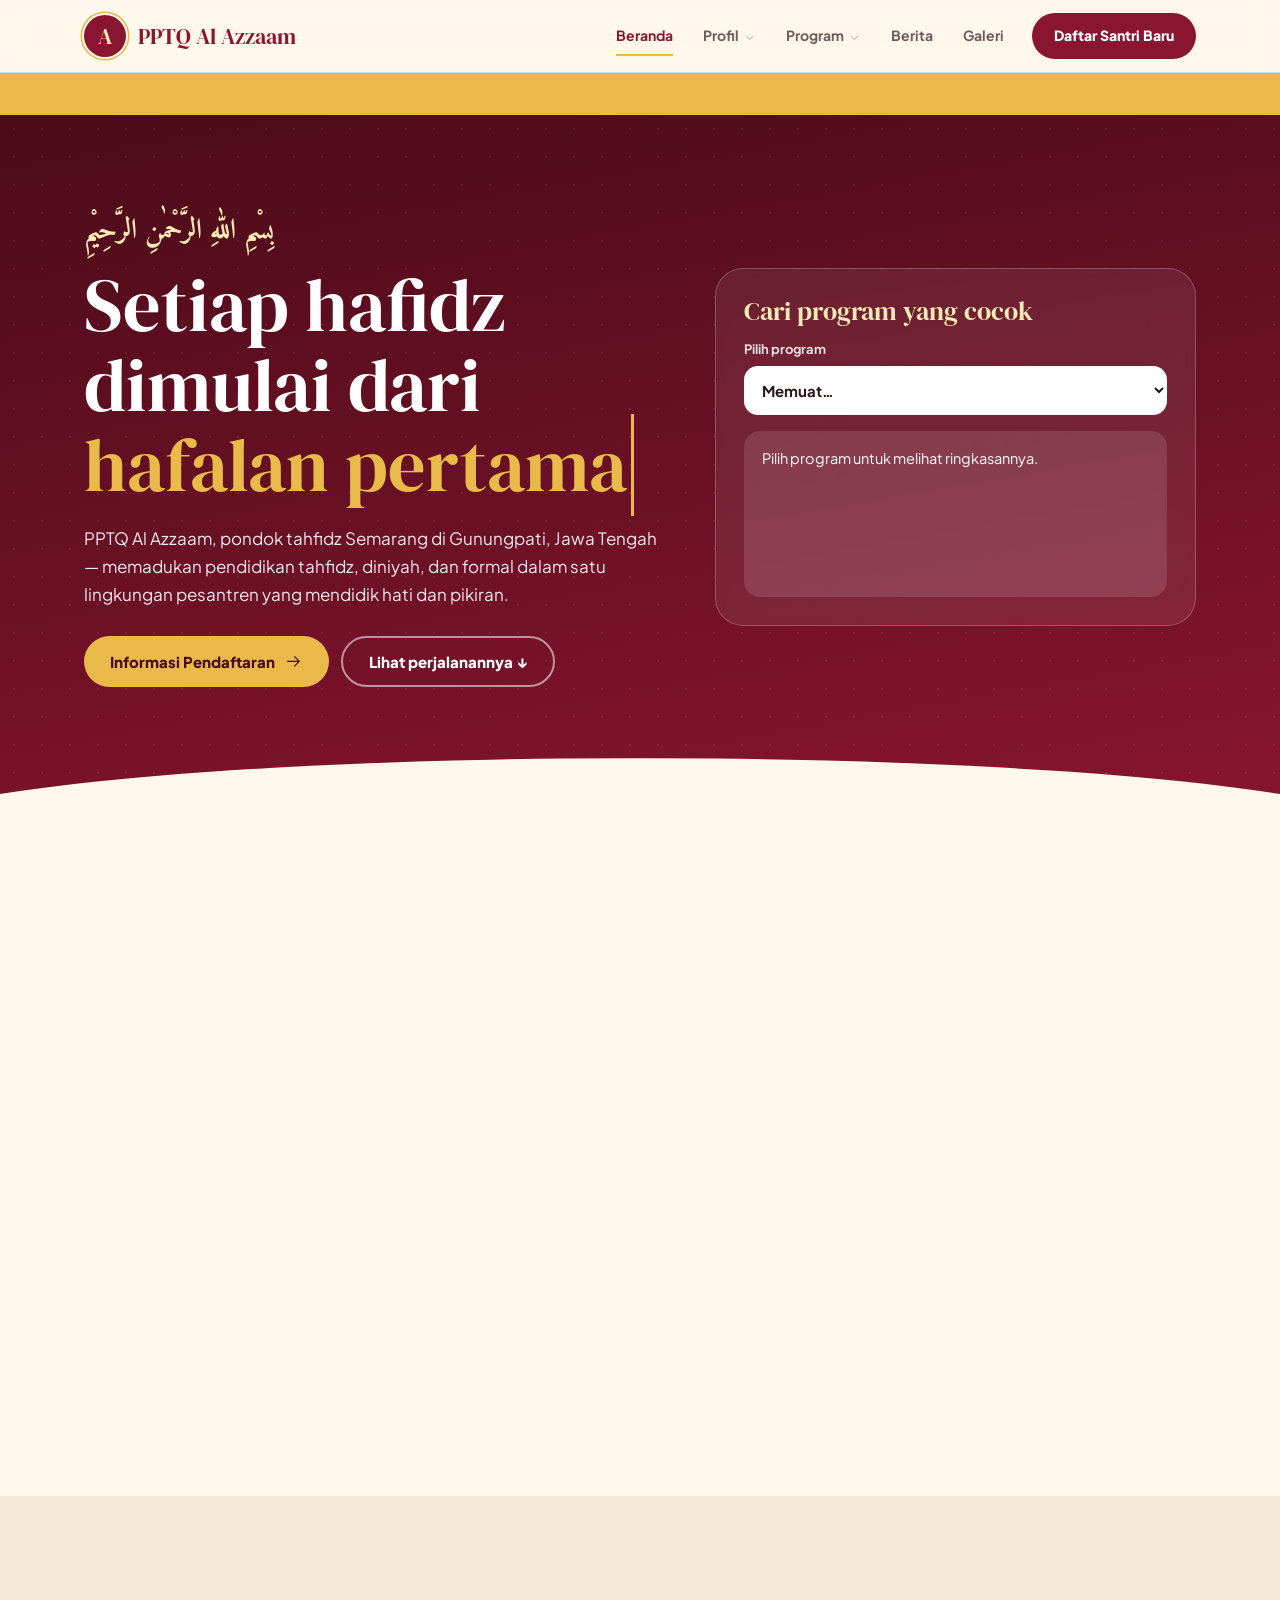
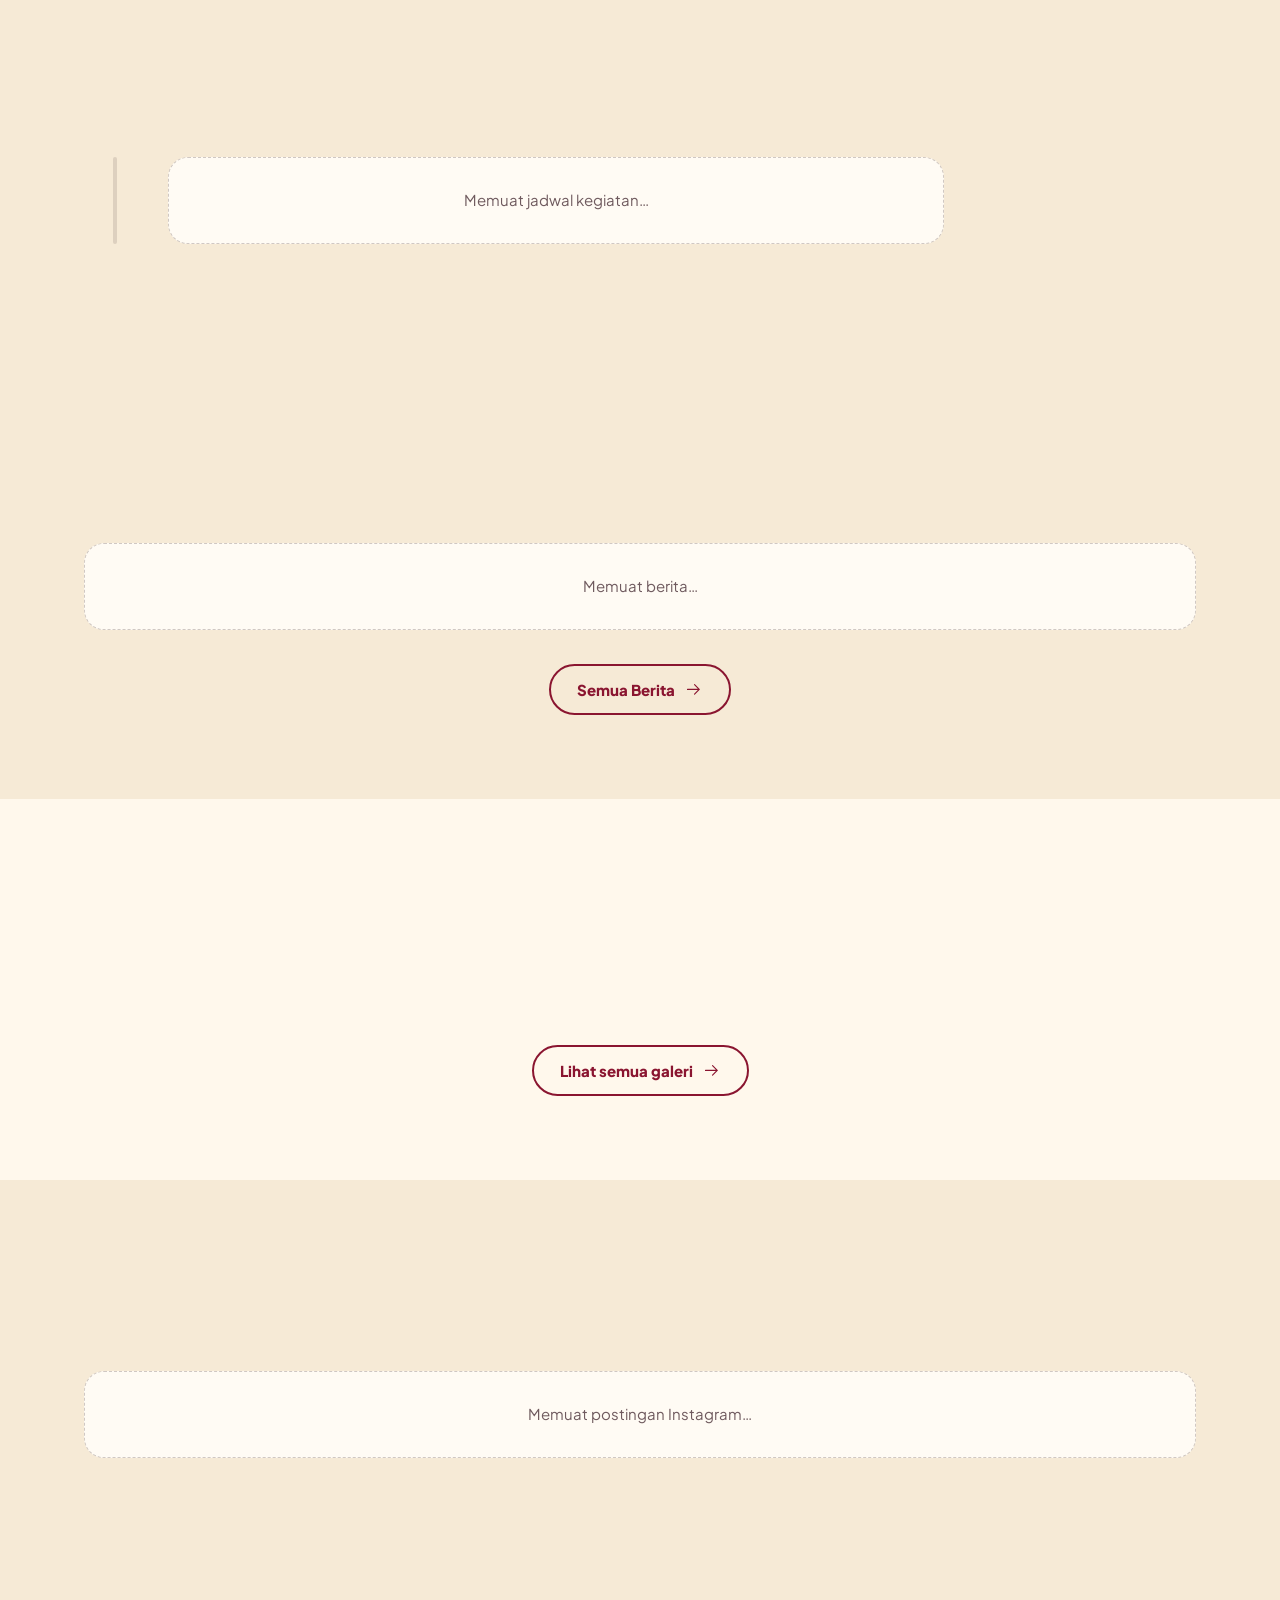
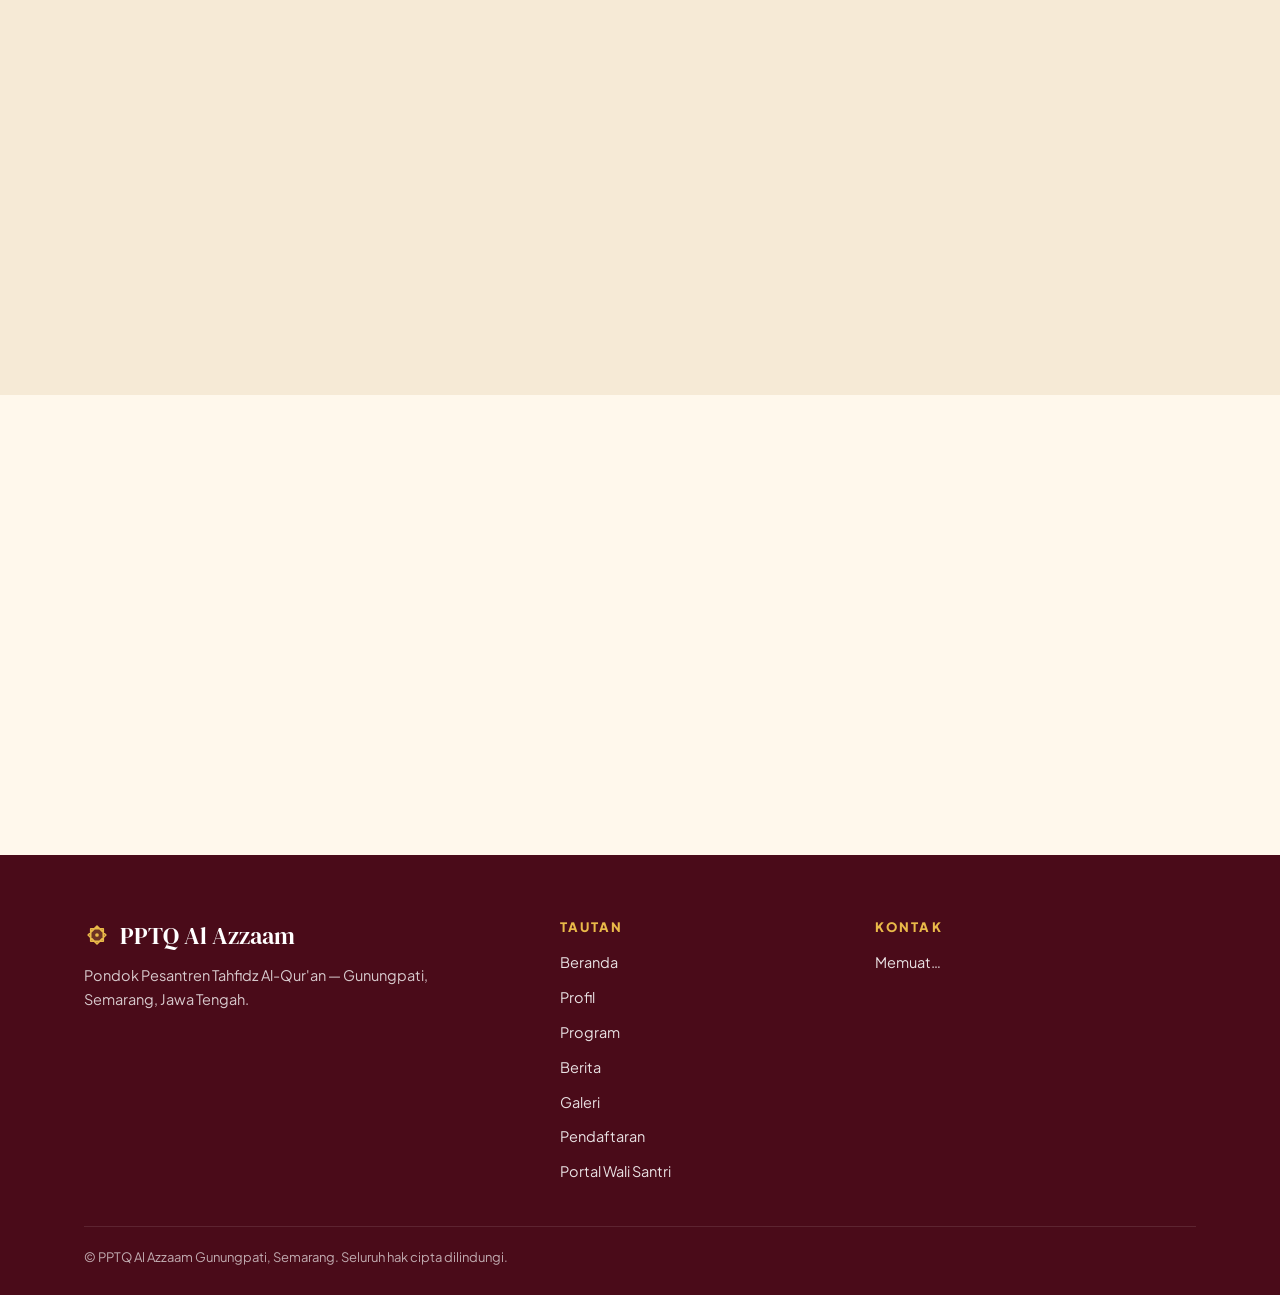
==== index.html @ 507434ad "Update index.html" ====
<!DOCTYPE html>
<html lang="id">
<head>

<meta charset="UTF-8">
<link id="faviconLink" rel="icon" type="image/svg+xml" href="data:image/svg+xml,%3Csvg xmlns=%27http://www.w3.org/2000/svg%27 viewBox=%270 0 64 64%27%3E%3Ccircle cx=%2732%27 cy=%2732%27 r=%2730%27 fill=%27%232b0810%27/%3E%3Ctext x=%2732%27 y=%2743%27 font-family=%27Georgia,serif%27 font-size=%2732%27 font-weight=%27700%27 fill=%27%23d4af37%27 text-anchor=%27middle%27%3EA%3C/text%3E%3C/svg%3E">
<title>Pondok Tahfidz Semarang — PPTQ Al Azzaam | Jawa Tengah</title>
<meta name="description" content="PPTQ Al Azzaam, pondok tahfidz Semarang di Gunungpati, Jawa Tengah — program SMP Tahfidz, MA Tahfidz, Diniyah, dan pendidikan Al-Qur'an dalam satu pesantren.">
<link rel="canonical" href="https://pesantrenalazzaam.org/">
<meta property="og:type" content="website">
<meta property="og:url" content="https://pesantrenalazzaam.org/">
<meta property="og:site_name" content="PPTQ Al Azzaam">
<meta property="og:locale" content="id_ID">
<meta property="og:title" content="Pondok Tahfidz Semarang — PPTQ Al Azzaam | Jawa Tengah">
<meta property="og:description" content="PPTQ Al Azzaam, pondok tahfidz Semarang di Gunungpati, Jawa Tengah — program SMP Tahfidz, MA Tahfidz, Diniyah, dan pendidikan Al-Qur'an dalam satu pesantren.">
<meta property="og:image" content="https://pesantrenalazzaam.org/og-image.jpg">
<meta property="og:image:width" content="1200">
<meta property="og:image:height" content="630">
<meta name="twitter:card" content="summary_large_image">
<meta name="twitter:title" content="Pondok Tahfidz Semarang — PPTQ Al Azzaam | Jawa Tengah">
<meta name="twitter:description" content="PPTQ Al Azzaam, pondok tahfidz Semarang di Gunungpati, Jawa Tengah — program SMP Tahfidz, MA Tahfidz, Diniyah, dan pendidikan Al-Qur'an dalam satu pesantren.">
<meta name="twitter:image" content="https://pesantrenalazzaam.org/og-image.jpg">
<script type="application/ld+json">
{
  "@context": "https://schema.org",
  "@type": "EducationalOrganization",
  "name": "PPTQ Al Azzaam",
  "alternateName": "Pondok Pesantren Tahfidz Qur'an Al Azzaam",
  "url": "https://pesantrenalazzaam.org/",
  "logo": "https://pesantrenalazzaam.org/og-image.jpg",
  "description": "Pondok tahfidz Semarang di Gunungpati, Jawa Tengah, dengan program SMP Tahfidz, MA Tahfidz, Diniyah, dan pendidikan Al-Qur'an.",
  "address": {
    "@type": "PostalAddress",
    "addressLocality": "Gunungpati",
    "addressRegion": "Jawa Tengah",
    "addressCountry": "ID"
  }
}
</script>
<meta name="viewport" content="width=device-width, initial-scale=1.0">
<script src="tema.js?v=1"></script>
<link rel="preconnect" href="https://fonts.googleapis.com">
<link href="https://fonts.googleapis.com/css2?family=DM+Serif+Display&family=Fraunces:opsz,wght@9..144,700;9..144,800&family=Plus+Jakarta+Sans:wght@400;500;600;700;800&family=Amiri:wght@700&display=swap" rel="stylesheet">
<script src="https://cdn.jsdelivr.net/npm/@supabase/supabase-js@2/dist/umd/supabase.js"></script>
<link rel="stylesheet" href="shared.css?v=9">
<style>

:root{--hf:'DM Serif Display',Georgia,serif;}
/* ===== Hero (desain 13 "Perjalanan") ===== */
.hero{position:relative;color:var(--on);background:linear-gradient(170deg,var(--pd),var(--p));padding:92px 0 150px;overflow:hidden;}
.hero::before{content:"";position:absolute;inset:0;background-image:radial-gradient(color-mix(in srgb,var(--on) 14%,transparent) 1.2px,transparent 1.2px);background-size:28px 28px;opacity:.55;}
.hero.has-photo::before{background:var(--hero-img) center/cover;opacity:.3;mix-blend-mode:luminosity;}
.hero::after{content:"";position:absolute;left:0;right:0;bottom:-1px;height:80px;background:var(--bg);clip-path:ellipse(60% 100% at 50% 100%);}
.hero .wrap{position:relative;z-index:2;display:grid;grid-template-columns:minmax(0,1.1fr) minmax(0,.9fr);gap:44px;align-items:center;}
.hero .ar{font:700 28px 'Amiri',serif;color:var(--al);}
.hero h1{font-size:clamp(40px,6vw,74px);margin:10px 0 18px;}
.type{color:var(--a);border-right:3px solid var(--a);padding-right:4px;animation:bl .8s infinite;}
@keyframes bl{50%{border-color:transparent;}}
.hero p.lead{opacity:.9;max-width:50ch;font-size:17px;margin:0;}
.hero .btn-row{margin-top:28px;}
.card3{background:color-mix(in srgb,var(--on) 8%,transparent);border:1px solid color-mix(in srgb,var(--on) 22%,transparent);border-radius:28px;padding:28px;backdrop-filter:blur(6px);}
.card3 h3{font-size:26px;color:var(--al);margin-bottom:6px;}
.card3 label{display:block;font-size:13px;opacity:.85;margin:14px 0 6px;font-weight:700;}
.card3 select{width:100%;padding:14px;border-radius:14px;border:0;font:700 15px var(--bf);background:#fff;color:#2a1519;}
.card3 .out{margin-top:16px;background:color-mix(in srgb,var(--on) 12%,transparent);border-radius:16px;padding:16px 18px;height:166px;overflow:hidden;display:flex;flex-direction:column;font-size:14.5px;}
.card3 .out b{white-space:nowrap;overflow:hidden;text-overflow:ellipsis;}
.card3 .out .d{display:-webkit-box;-webkit-line-clamp:3;-webkit-box-orient:vertical;overflow:hidden;line-height:1.5;}
.card3 .out a{margin-top:auto!important;}
.card3 .ppdb-line{min-height:20px;}
.card3 .out b{display:block;font:400 22px var(--hf);color:var(--al);margin-bottom:4px;}
.card3 .out a{display:inline-flex;margin-top:8px;font-weight:800;color:var(--a);}
.card3 .ppdb-line{margin-top:14px;font-size:13.5px;opacity:.92;display:flex;gap:8px;align-items:center;}
.card3 .ppdb-line::before{content:"";width:9px;height:9px;border-radius:50%;background:var(--a);box-shadow:0 0 0 4px color-mix(in srgb,var(--a) 35%,transparent);animation:pl 1.6s infinite;}
@keyframes pl{50%{box-shadow:0 0 0 9px transparent;}}
@media(max-width:860px){.hero{padding:64px 0 120px;}.hero .wrap{grid-template-columns:1fr;}}
/* ===== Angka ===== */
.stats .wrap{display:grid;grid-template-columns:repeat(3,1fr);gap:16px;margin-top:-92px;position:relative;z-index:5;}
.stat{background:var(--bg);border-radius:26px;padding:26px 28px;box-shadow:0 26px 44px -30px var(--pd);border:1px solid var(--line);transition:transform .3s;display:flex;gap:18px;align-items:center;}
.stat:hover{transform:translateY(-8px);}
.stat .i{width:42px;height:42px;color:var(--p);}
.stat b{font:400 46px var(--hf);color:var(--p);display:block;line-height:1;}
.stat span{color:var(--mu);font-size:14px;font-weight:700;}
@media(max-width:760px){.stats .wrap{grid-template-columns:1fr;gap:12px;margin-top:-70px;}.stat{padding:18px 22px;}.stat b{font-size:38px;}}
section.band{padding:84px 0;}
section.band.alt{background:var(--bg2);}
/* ===== Tentang ===== */
.tentang{display:grid;grid-template-columns:minmax(0,1.1fr) minmax(0,.9fr);gap:52px;align-items:start;}
.tentang p{color:var(--mu);white-space:pre-line;font-size:17px;margin:0 0 26px;}
.vm-panel{display:flex;flex-direction:column;gap:18px;}
.vm-box{background:#fff;border-radius:26px;padding:26px 28px;box-shadow:0 22px 40px -32px var(--p);border:2px solid transparent;transition:.3s;}
.vm-box:hover{border-color:var(--a);transform:translateX(6px);}
.vm-box h3{font-size:28px;color:var(--pd);margin-bottom:10px;display:flex;gap:12px;align-items:center;}
.vm-box h3 .i{color:var(--a);width:26px;height:26px;}
.vm-box ol{padding-left:20px;color:var(--mu);font-size:15px;margin:0;}
.vm-box li{margin-bottom:6px;}
@media(max-width:860px){.tentang{grid-template-columns:1fr;gap:30px;}}
/* ===== Perjalanan (garis menyala saat digulir) ===== */
.jr{position:relative;margin-top:44px;padding-left:84px;max-width:860px;}
.jr::before{content:"";position:absolute;left:29px;top:0;bottom:0;width:4px;background:color-mix(in srgb,var(--ink) 12%,transparent);border-radius:4px;}
.jf{position:absolute;left:29px;top:0;width:4px;background:linear-gradient(var(--a),var(--p));border-radius:4px;height:0;}
.stp{position:relative;margin-bottom:30px;background:#fff;border-radius:26px;padding:26px 30px;border:2px solid transparent;opacity:.5;transform:translateX(-10px);transition:.5s;}
.stp.on{opacity:1;transform:none;border-color:var(--a);box-shadow:0 26px 42px -30px var(--p);}
.stp .dot{position:absolute;left:-70px;top:22px;width:60px;height:60px;border-radius:50%;background:#fff;border:4px solid color-mix(in srgb,var(--ink) 14%,transparent);display:grid;place-items:center;font:400 26px var(--hf);color:var(--mu);transition:.5s;}
.stp.on .dot{background:var(--p);border-color:var(--a);color:var(--on);transform:scale(1.12);box-shadow:0 0 0 8px color-mix(in srgb,var(--a) 30%,transparent);}
.stp .tg{display:inline-block;background:var(--al);color:var(--p);font-weight:800;font-size:12px;padding:4px 12px;border-radius:99px;margin-bottom:8px;}
.stp h3{font-size:30px;color:var(--pd);}
.stp p{color:var(--mu);margin:8px 0 0;}
.stp .btn-outline-mini{margin-top:14px;}
@media(max-width:600px){.jr{padding-left:62px;}.stp{padding:20px;}.stp .dot{left:-60px;width:50px;height:50px;font-size:22px;}.jr::before,.jf{left:23px;}}
/* ===== Layanan ===== */
.layanan{display:grid;grid-template-columns:repeat(3,minmax(0,1fr));gap:22px;margin-top:38px;}
.lay-card{background:#fff;border-radius:28px;padding:32px 28px;display:flex;flex-direction:column;gap:12px;border:2px solid transparent;transition:transform .3s,border-color .3s,box-shadow .3s;box-shadow:0 22px 40px -34px var(--p);}
.lay-card:hover{transform:translateY(-8px);border-color:var(--a);box-shadow:0 34px 48px -30px var(--p);}
.lay-card .ic{width:60px;height:60px;border-radius:20px;background:var(--p);color:var(--on);display:grid;place-items:center;}
.lay-card .ic .i{width:28px;height:28px;}
.lay-card h3{font-size:26px;color:var(--pd);}
.lay-card p{color:var(--mu);font-size:15px;margin:0;}
.lay-card .go{margin-top:auto;padding-top:6px;font-weight:800;font-size:14px;display:inline-flex;gap:8px;align-items:center;color:var(--p);}
@media(max-width:900px){.layanan{grid-template-columns:1fr;}}
/* ===== Berita ===== */
.berita-grid{display:grid;grid-template-columns:repeat(3,minmax(0,1fr));gap:22px;margin-top:36px;}
.bk{background:#fff;border-radius:26px;overflow:hidden;display:flex;flex-direction:column;transition:transform .3s,box-shadow .3s;box-shadow:0 22px 40px -34px var(--p);}
.bk:hover{transform:translateY(-8px);box-shadow:0 34px 48px -30px var(--p);}
.bk .th{aspect-ratio:16/10;background:linear-gradient(135deg,var(--p),var(--pd));overflow:hidden;display:grid;place-items:center;color:var(--al);}
.bk .th img{width:100%;height:100%;object-fit:cover;transition:transform .7s;}
.bk:hover .th img{transform:scale(1.08);}
.bk .th .i{width:48px;height:48px;opacity:.6;}
.bk .bd{padding:22px 24px 26px;display:flex;flex-direction:column;gap:8px;}
.bk .kt{font-size:11.5px;font-weight:800;letter-spacing:.12em;text-transform:uppercase;color:var(--p);}
.bk h3{font-size:24px;color:var(--pd);line-height:1.15;}
.bk .tg{font-size:13.5px;color:var(--mu);}
.more-row{text-align:center;margin-top:34px;}
@media(max-width:900px){.berita-grid{grid-template-columns:1fr;}}
/* ===== Galeri ===== */
.gs{display:grid;grid-template-columns:repeat(6,minmax(0,1fr));gap:12px;margin-top:34px;}
.gs a{aspect-ratio:1;border-radius:24px;overflow:hidden;position:relative;display:block;background:var(--bg2);transition:transform .4s;}
.gs a:nth-child(2n){border-radius:50%;}
.gs a:nth-child(3n){border-radius:34px 8px;}
.gs a:hover{transform:scale(1.08) rotate(-3deg);z-index:2;}
.gs img{width:100%;height:100%;object-fit:cover;}
@media(max-width:800px){.gs{grid-template-columns:repeat(3,minmax(0,1fr));}}
/* ===== CTA ===== */
.qs{background:linear-gradient(160deg,var(--pd),var(--p));color:var(--on);border-radius:36px;padding:60px 40px;text-align:center;position:relative;overflow:hidden;}
.qs::before{content:"";position:absolute;width:420px;height:420px;border-radius:50%;right:-120px;top:-160px;background:radial-gradient(circle,color-mix(in srgb,var(--a) 45%,transparent),transparent 65%);}
.qs h2{font-size:clamp(30px,4.2vw,54px);position:relative;}
.qs p{opacity:.9;max-width:50ch;margin:14px auto 26px;position:relative;}
.qs .btn{position:relative;}

.tst-sum{display:flex;align-items:center;gap:14px;flex-wrap:wrap;margin:6px 0 26px;color:var(--mu);font-weight:600;}
.tst-sum b{font-size:44px;color:var(--pd);font-family:var(--f-d,serif);line-height:1;}
.stars{color:#f5a623;letter-spacing:2px;font-size:18px;white-space:nowrap;}
.stars i{font-style:normal;color:color-mix(in srgb,var(--mu) 40%,transparent);}
.tst-g{display:grid;grid-template-columns:repeat(auto-fill,minmax(290px,1fr));gap:20px;}
.tst{background:#fff;border:1px solid var(--line);border-radius:20px;padding:22px;display:flex;flex-direction:column;gap:12px;box-shadow:0 22px 40px -34px var(--p);transition:transform .3s,box-shadow .3s;}
.tst:hover{transform:translateY(-4px);}
.tst p{margin:0;color:var(--ink);line-height:1.65;font-size:15px;display:-webkit-box;-webkit-line-clamp:7;-webkit-box-orient:vertical;overflow:hidden;}
.tst .who{display:flex;align-items:center;gap:11px;margin-top:auto;}
.tst .av{width:42px;height:42px;border-radius:50%;background:var(--p);color:var(--on);display:grid;place-items:center;font-weight:800;overflow:hidden;flex:none;}
.tst .av img{width:100%;height:100%;object-fit:cover;}
.tst .who b{display:block;color:var(--pd);font-size:14.5px;}.tst .who span{font-size:12.5px;color:var(--mu);}
.tst-foot{display:flex;gap:12px;flex-wrap:wrap;align-items:center;margin-top:26px;color:var(--mu);font-size:13px;}

.tst-cta{margin-top:30px;display:flex;gap:18px;align-items:center;justify-content:space-between;flex-wrap:wrap;background:var(--bg);border:1px dashed var(--a);border-radius:20px;padding:20px 24px;}
.tst-cta b{display:block;color:var(--pd);font-size:17px}.tst-cta span{color:var(--mu);font-size:14px}
.tst .md{margin:-6px -6px 0;border-radius:14px;overflow:hidden;background:#000;}
.tst .md img,.tst .md video{width:100%;max-height:260px;object-fit:cover;display:block;}
.tst .rl{font-size:12px;color:var(--mu);}
.tm{position:fixed;inset:0;z-index:300;background:rgba(20,5,10,.66);backdrop-filter:blur(4px);display:grid;place-items:center;padding:16px;overflow:auto;}
.tm[hidden]{display:none}
.tf{position:relative;background:var(--bg);border-radius:22px;padding:28px;width:min(520px,100%);max-height:94vh;overflow:auto;display:grid;gap:14px;box-shadow:0 30px 80px -20px #000;}
.tf h3{margin:0;font-size:26px;color:var(--pd)}.tf .tn{margin:-6px 0 0;color:var(--mu);font-size:14px}
.tf label,.tf .fld{display:grid;gap:6px;font-size:13px;font-weight:700;color:var(--pd)}
.tf input:not([type=checkbox]),.tf select,.tf textarea{font:inherit;font-weight:500;padding:11px 13px;border:1.5px solid var(--line);border-radius:12px;background:#fff;color:var(--ink);width:100%;box-sizing:border-box}
.tf input:focus,.tf select:focus,.tf textarea:focus{outline:2px solid var(--a);border-color:var(--a)}
.tf small{font-weight:500;color:var(--mu)}
.tf .ck{display:flex;gap:10px;align-items:flex-start;font-weight:500;color:var(--mu);line-height:1.5}.tf .ck input{margin-top:3px}
.tx{position:absolute;right:14px;top:14px;width:36px;height:36px;border-radius:50%;border:0;background:var(--bg2);color:var(--pd);display:grid;place-items:center;cursor:pointer}
.rate{display:flex;gap:4px}.rate button{border:0;background:none;font-size:32px;line-height:1;cursor:pointer;color:color-mix(in srgb,var(--mu) 40%,transparent);padding:0 2px;transition:transform .15s}
.rate button.on{color:#f5a623}.rate button:hover{transform:scale(1.15)}
.tmsg{font-size:14px;font-weight:600;min-height:0}.tmsg.err{color:#b3261e}.tmsg.ok{color:#1b7a3d}

.stp .dot b{font:800 13px var(--hf,sans-serif);letter-spacing:-.02em;}
.stp .tgs{display:flex;gap:8px;flex-wrap:wrap;margin-bottom:8px}.stp .tgs .tg{margin:0}.stp .tg.jm{background:var(--p);color:var(--on)}
.kf{display:grid;grid-template-columns:repeat(4,1fr);gap:10px;margin-top:16px;}
.kfi{position:relative;aspect-ratio:1;border:0;padding:0;border-radius:14px;overflow:hidden;cursor:zoom-in;background:var(--bg2);}
.kfi img{width:100%;height:100%;object-fit:cover;transition:transform .5s;}.kfi:hover img{transform:scale(1.1)}
.kfi .more{position:absolute;inset:0;background:rgba(20,5,10,.6);color:#fff;font-weight:800;font-size:22px;display:grid;place-items:center;}
.kgl{position:fixed;inset:0;z-index:400;background:rgba(8,2,4,.94);display:none;align-items:center;justify-content:center;}
.kgl.open{display:flex}.kgl img{max-width:min(92vw,1100px);max-height:82vh;border-radius:12px;object-fit:contain;}
.kgl .kc{position:absolute;bottom:22px;left:0;right:0;text-align:center;color:#fff;font-weight:600;font-size:14px;}
.kgl .kx,.kgl .kn{position:absolute;border:1.5px solid var(--a);background:rgba(4,0,2,.6);color:var(--a);border-radius:50%;width:46px;height:46px;display:grid;place-items:center;cursor:pointer;font-size:28px;line-height:1;}
.kgl .kx{right:18px;top:18px}.kgl .kp{left:16px}.kgl .kq{right:16px}.kgl .kx .i{width:20px;height:20px}
@media(max-width:600px){.kf{grid-template-columns:repeat(2,1fr)}.stp .dot b{font-size:11.5px}}

/* Layanan informasi: versi ringkas, menempel di bawah "Tentang kami" */
.lay-s{padding-top:0!important;padding-bottom:34px!important;}
.lay-s .eb{font-size:11.5px}
.lay-t{font-size:clamp(20px,2.4vw,26px);color:var(--pd);margin:4px 0 0;font-weight:800;}
.lay-s .layanan{margin-top:16px;gap:14px;}
.lay-s .lay-card{align-content:center;display:grid;grid-template-columns:auto 1fr;column-gap:14px;row-gap:2px;align-items:center;padding:16px 18px;border-radius:18px;box-shadow:0 14px 26px -24px var(--p);}
.lay-s .lay-card:hover{transform:translateY(-3px);box-shadow:0 18px 30px -22px var(--p);}
.lay-s .lay-card .ic{grid-row:1/4;width:44px;height:44px;border-radius:14px;}
.lay-s .lay-card .ic .i{width:22px;height:22px;}
.lay-s .lay-card h3{font-size:17px;margin:0;}
.lay-s .lay-card p{font-size:13px;line-height:1.45;}
.lay-s .lay-card .go{padding-top:2px;font-size:12.5px;margin-top:0;}
.lay-s .lay-card .go .i{width:14px;height:14px}

</style>
</head>
<body>
<div id="bar"></div>
<script>
/* icons.js — ikon buatan sendiri PPTQ Al Azzaam. Dibuat otomatis dari desain-sampel/_src/sprite.svg
   Pakai: <svg class="i"><use href="#i-nama"/></svg>  atau di JS: ic('nama') */
(function(){
  var S = "<svg xmlns=\"http://www.w3.org/2000/svg\" style=\"display:none\" aria-hidden=\"true\">\n<!-- Ikon buatan sendiri PPTQ Al Azzaam. Grid 24px, garis 1.5, ujung bulat. Warna aksen diatur lewat variabel CSS ic2. -->\n<defs>\n  <style>\n    .ic-s{fill:none;stroke:currentColor;stroke-width:1.5;stroke-linecap:round;stroke-linejoin:round}\n    .ic-a{fill:var(--ic2,currentColor);fill-opacity:.22;stroke:none}\n    .ic-f{fill:var(--ic2,currentColor);stroke:none}\n  </style>\n</defs>\n\n<symbol id=\"i-quran\" viewBox=\"0 0 24 24\">\n  <path class=\"ic-a\" d=\"M12 9.5C10 8 7 7.6 3.5 8v11c3.5-.4 6.5 0 8.5 1.5 2-1.5 5-1.9 8.5-1.5V8C17 7.6 14 8 12 9.5z\"/>\n  <path class=\"ic-s\" d=\"M12 9.5C10 8 7 7.6 3.5 8v11c3.5-.4 6.5 0 8.5 1.5 2-1.5 5-1.9 8.5-1.5V8C17 7.6 14 8 12 9.5zM12 9.5v11\"/>\n  <path class=\"ic-f\" d=\"M12 2.2l.8 1.7 1.7.8-1.7.8-.8 1.7-.8-1.7-1.7-.8 1.7-.8z\"/>\n</symbol>\n\n<symbol id=\"i-dome\" viewBox=\"0 0 24 24\">\n  <path class=\"ic-a\" d=\"M5 20v-6c0-3.9 3.1-7 7-7s7 3.1 7 7v6z\"/>\n  <path class=\"ic-s\" d=\"M5 20v-6c0-3.9 3.1-7 7-7s7 3.1 7 7v6M3 20h18M12 7V5M10 20v-3a2 2 0 0 1 4 0v3\"/>\n  <circle class=\"ic-f\" cx=\"12\" cy=\"3.7\" r=\"1.1\"/>\n</symbol>\n\n<symbol id=\"i-star8\" viewBox=\"0 0 24 24\">\n  <path class=\"ic-a\" d=\"M6.2 6.2h11.6v11.6H6.2z\"/>\n  <path class=\"ic-s\" d=\"M6.2 6.2h11.6v11.6H6.2zM12 3.8l8.2 8.2-8.2 8.2L3.8 12z\"/>\n  <circle class=\"ic-f\" cx=\"12\" cy=\"12\" r=\"1.7\"/>\n</symbol>\n\n<symbol id=\"i-cap\" viewBox=\"0 0 24 24\">\n  <path class=\"ic-a\" d=\"M2.5 9.5L12 5l9.5 4.5L12 14z\"/>\n  <path class=\"ic-s\" d=\"M2.5 9.5L12 5l9.5 4.5L12 14zM6.5 11.8V16c0 1.2 2.5 2.6 5.5 2.6s5.5-1.400 5.5-2.600v-4.200M21.5 9.5v5.200\"/>\n</symbol>\n\n<symbol id=\"i-users\" viewBox=\"0 0 24 24\">\n  <circle class=\"ic-a\" cx=\"9\" cy=\"8.5\" r=\"3\"/>\n  <circle class=\"ic-s\" cx=\"9\" cy=\"8.5\" r=\"3\"/>\n  <path class=\"ic-s\" d=\"M3.500 19c0-3 2.500-5 5.500-5s5.500 2 5.500 5M16.500 6.600a2.500 2.500 0 0 1 0 4.800M17 14.300c2.200.5 3.700 2.200 3.700 4.700\"/>\n</symbol>\n\n<symbol id=\"i-calendar\" viewBox=\"0 0 24 24\">\n  <path class=\"ic-a\" d=\"M3.500 8.500a3 3 0 0 1 3-3.500h11a3 3 0 0 1 3 3.500V10h-17z\"/>\n  <rect class=\"ic-s\" x=\"3.500\" y=\"5\" width=\"17\" height=\"15.500\" rx=\"3\"/>\n  <path class=\"ic-s\" d=\"M3.500 10h17M8 3v3.500M16 3v3.500\"/>\n  <circle class=\"ic-f\" cx=\"8\" cy=\"14.500\" r=\".9\"/><circle class=\"ic-f\" cx=\"12\" cy=\"14.500\" r=\".9\"/><circle class=\"ic-f\" cx=\"16\" cy=\"14.500\" r=\".9\"/><circle class=\"ic-f\" cx=\"8\" cy=\"17.500\" r=\".9\"/><circle class=\"ic-f\" cx=\"12\" cy=\"17.500\" r=\".9\"/>\n</symbol>\n\n<symbol id=\"i-pin\" viewBox=\"0 0 24 24\">\n  <path class=\"ic-a\" d=\"M12 21s6.500-5.600 6.500-11a6.500 6.500 0 0 0-13 0c0 5.400 6.500 11 6.500 11z\"/>\n  <path class=\"ic-s\" d=\"M12 21s6.500-5.600 6.500-11a6.500 6.500 0 0 0-13 0c0 5.400 6.500 11 6.500 11z\"/>\n  <circle class=\"ic-s\" cx=\"12\" cy=\"10\" r=\"2.400\"/>\n</symbol>\n\n<symbol id=\"i-phone\" viewBox=\"0 0 24 24\">\n  <path class=\"ic-a\" d=\"M6.500 3.500h3l1.300 4-2 1.300a10 10 0 0 0 4.400 4.400l1.300-2 4 1.300v3a2 2 0 0 1-2.200 2A15 15 0 0 1 4.500 5.700a2 2 0 0 1 2-2.200z\"/>\n  <path class=\"ic-s\" d=\"M6.500 3.500h3l1.300 4-2 1.300a10 10 0 0 0 4.400 4.400l1.300-2 4 1.300v3a2 2 0 0 1-2.200 2A15 15 0 0 1 4.500 5.700a2 2 0 0 1 2-2.200z\"/>\n</symbol>\n\n<symbol id=\"i-chat\" viewBox=\"0 0 24 24\">\n  <path class=\"ic-a\" d=\"M4 5.500h16a1 1 0 0 1 1 1V16a1 1 0 0 1-1 1h-9l-4.500 3.500V17H4a1 1 0 0 1-1-1V6.500a1 1 0 0 1 1-1z\"/>\n  <path class=\"ic-s\" d=\"M4 5.500h16a1 1 0 0 1 1 1V16a1 1 0 0 1-1 1h-9l-4.500 3.500V17H4a1 1 0 0 1-1-1V6.500a1 1 0 0 1 1-1zM7.500 9.500h9M7.500 12.800H13\"/>\n</symbol>\n\n<symbol id=\"i-play\" viewBox=\"0 0 24 24\">\n  <circle class=\"ic-a\" cx=\"12\" cy=\"12\" r=\"9\"/>\n  <circle class=\"ic-s\" cx=\"12\" cy=\"12\" r=\"9\"/>\n  <path class=\"ic-f\" d=\"M10 8.500v7l6-3.500z\"/>\n</symbol>\n\n<symbol id=\"i-pause\" viewBox=\"0 0 24 24\">\n  <circle class=\"ic-a\" cx=\"12\" cy=\"12\" r=\"9\"/>\n  <circle class=\"ic-s\" cx=\"12\" cy=\"12\" r=\"9\"/>\n  <path class=\"ic-s\" d=\"M10 8.800v6.400M14 8.800v6.400\"/>\n</symbol>\n\n<symbol id=\"i-arrow\" viewBox=\"0 0 24 24\"><path class=\"ic-s\" d=\"M4.500 12h15M13.500 6l6 6-6 6\"/></symbol>\n<symbol id=\"i-menu\" viewBox=\"0 0 24 24\"><path class=\"ic-s\" d=\"M4 7h16M4 12h10M4 17h16\"/></symbol>\n<symbol id=\"i-close\" viewBox=\"0 0 24 24\"><path class=\"ic-s\" d=\"M6 6l12 12M18 6L6 18\"/></symbol>\n\n<symbol id=\"i-donate\" viewBox=\"0 0 24 24\">\n  <path class=\"ic-a\" d=\"M12 13.500s-4.500-2.700-4.500-6.100A2.600 2.600 0 0 1 12 5.800a2.600 2.600 0 0 1 4.500 1.600c0 3.400-4.500 6.100-4.500 6.100z\"/>\n  <path class=\"ic-s\" d=\"M12 13.500s-4.500-2.700-4.500-6.100A2.600 2.600 0 0 1 12 5.800a2.600 2.600 0 0 1 4.500 1.600c0 3.400-4.500 6.100-4.500 6.100zM3 16.500c2.500 0 3.800 1.500 6 1.500h5a1.300 1.300 0 0 1 0 2.600h-4M14.500 19.200l5-2.300a1.300 1.300 0 0 1 1.200 2.300L14 22H9\"/>\n</symbol>\n\n<symbol id=\"i-trophy\" viewBox=\"0 0 24 24\">\n  <path class=\"ic-a\" d=\"M7.500 4h9v5a4.500 4.500 0 0 1-9 0z\"/>\n  <path class=\"ic-s\" d=\"M7.500 4h9v5a4.500 4.500 0 0 1-9 0zM7.500 6H4.500v1a3 3 0 0 0 3 3M16.500 6h3v1a3 3 0 0 1-3 3M12 13.500V17M8.500 20h7M9.500 17h5\"/>\n</symbol>\n\n<symbol id=\"i-school\" viewBox=\"0 0 24 24\">\n  <path class=\"ic-a\" d=\"M5.500 20.500V10L12 5.500l6.500 4.500v10.500z\"/>\n  <path class=\"ic-s\" d=\"M3.500 20.500h17M5.500 20.500V10L12 5.500l6.500 4.500v10.500M10 20.500V16h4v4.500\"/>\n  <circle class=\"ic-s\" cx=\"12\" cy=\"10.800\" r=\"1.500\"/>\n</symbol>\n\n<symbol id=\"i-news\" viewBox=\"0 0 24 24\">\n  <path class=\"ic-a\" d=\"M4 5.500A1.500 1.500 0 0 1 5.500 4h10A1.500 1.500 0 0 1 17 5.500V20H5.500A1.500 1.500 0 0 1 4 18.500z\"/>\n  <path class=\"ic-s\" d=\"M4 5.500A1.500 1.500 0 0 1 5.500 4h10A1.500 1.500 0 0 1 17 5.500V20H5.500A1.500 1.500 0 0 1 4 18.500zM17 9h2.500a.5.5 0 0 1 .5.5v9a1.500 1.500 0 0 1-3 0M7 8h7M7 11.500h7M7 15h4\"/>\n</symbol>\n\n<symbol id=\"i-image\" viewBox=\"0 0 24 24\">\n  <rect class=\"ic-a\" x=\"3.500\" y=\"5\" width=\"17\" height=\"14\" rx=\"3\"/>\n  <rect class=\"ic-s\" x=\"3.500\" y=\"5\" width=\"17\" height=\"14\" rx=\"3\"/>\n  <circle class=\"ic-f\" cx=\"9\" cy=\"10\" r=\"1.600\"/>\n  <path class=\"ic-s\" d=\"M4 17l4.500-4.500 3.500 3.500 3-3 5 4.500\"/>\n</symbol>\n\n<symbol id=\"i-check\" viewBox=\"0 0 24 24\">\n  <circle class=\"ic-a\" cx=\"12\" cy=\"12\" r=\"9\"/>\n  <circle class=\"ic-s\" cx=\"12\" cy=\"12\" r=\"9\"/>\n  <path class=\"ic-s\" d=\"M8 12.300l2.800 2.800 5.500-5.600\"/>\n</symbol>\n\n<symbol id=\"i-quote\" viewBox=\"0 0 24 24\">\n  <path class=\"ic-f\" d=\"M9.500 7C6.500 7.500 5 9.500 5 12.500V17h4.500v-4.500H7c0-2 1-3 2.500-3.300zM18.500 7c-3 .5-4.500 2.500-4.500 5.500V17h4.500v-4.500H16c0-2 1-3 2.500-3.300z\"/>\n</symbol>\n\n<symbol id=\"i-moon\" viewBox=\"0 0 24 24\">\n  <path class=\"ic-a\" d=\"M19.500 14.500A8 8 0 0 1 9.500 4.500a8 8 0 1 0 10 10z\"/>\n  <path class=\"ic-s\" d=\"M19.500 14.500A8 8 0 0 1 9.500 4.500a8 8 0 1 0 10 10z\"/>\n  <path class=\"ic-f\" d=\"M17.500 4l.6 1.300 1.300.6-1.300.6-.6 1.300-.6-1.300-1.300-.6 1.300-.6z\"/>\n</symbol>\n\n<symbol id=\"i-dawn\" viewBox=\"0 0 24 24\">\n  <path class=\"ic-a\" d=\"M7 17a5 5 0 0 1 10 0z\"/>\n  <path class=\"ic-s\" d=\"M3 17h18M7 17a5 5 0 0 1 10 0M12 5.500V8M5.200 9.200l1.700 1.700M18.800 9.200l-1.700 1.700M2.500 13.500H4.500M19.500 13.500h2M9 20.500h6\"/>\n</symbol>\n\n<symbol id=\"i-wave\" viewBox=\"0 0 24 24\"><path class=\"ic-s\" d=\"M4.500 10v4M8.200 7v10M12 3.800v16.400M15.800 7.500v9M19.500 10.200v3.600\"/></symbol>\n\n<symbol id=\"i-lantern\" viewBox=\"0 0 24 24\">\n  <path class=\"ic-a\" d=\"M8.500 8h7l1 3.500c0 3.400-1.700 6-4.500 7.500-2.800-1.500-4.500-4.100-4.500-7.500z\"/>\n  <path class=\"ic-s\" d=\"M12 2.500V5M9.500 5h5M8.500 8h7l1 3.500c0 3.400-1.700 6-4.500 7.500-2.800-1.500-4.500-4.100-4.500-7.500zM12 8v11M10 21.500h4\"/>\n</symbol>\n\n<symbol id=\"i-shield\" viewBox=\"0 0 24 24\">\n  <path class=\"ic-a\" d=\"M12 3l7 2.800v5.400c0 4.400-3 8-7 9.800-4-1.800-7-5.400-7-9.800V5.800z\"/>\n  <path class=\"ic-s\" d=\"M12 3l7 2.800v5.400c0 4.400-3 8-7 9.800-4-1.800-7-5.400-7-9.800V5.800zM8.800 12l2.200 2.200 4.200-4.400\"/>\n</symbol>\n\n<symbol id=\"i-bed\" viewBox=\"0 0 24 24\">\n  <circle class=\"ic-a\" cx=\"7.500\" cy=\"12\" r=\"2\"/>\n  <path class=\"ic-s\" d=\"M3.500 18.500v-12M3.500 15h17v3.500M20.500 15v-3a2.500 2.500 0 0 0-2.500-2.500H11V15\"/>\n  <circle class=\"ic-s\" cx=\"7.500\" cy=\"12\" r=\"2\"/>\n</symbol>\n\n<symbol id=\"i-bowl\" viewBox=\"0 0 24 24\">\n  <path class=\"ic-a\" d=\"M3.500 11h17a8.500 7 0 0 1-17 0z\"/>\n  <path class=\"ic-s\" d=\"M3.500 11h17a8.500 7 0 0 1-17 0zM9 4.500c-1 1 1 2 0 3.200M13 4c-1 1 1 2 0 3.200M17 4.500c-1 1 1 2 0 3.200\"/>\n</symbol>\n\n<symbol id=\"i-clock\" viewBox=\"0 0 24 24\">\n  <circle class=\"ic-a\" cx=\"12\" cy=\"12\" r=\"9\"/>\n  <circle class=\"ic-s\" cx=\"12\" cy=\"12\" r=\"9\"/>\n  <path class=\"ic-s\" d=\"M12 7v5.200l3.300 2\"/>\n</symbol>\n\n<symbol id=\"i-globe\" viewBox=\"0 0 24 24\">\n  <circle class=\"ic-a\" cx=\"12\" cy=\"12\" r=\"9\"/>\n  <circle class=\"ic-s\" cx=\"12\" cy=\"12\" r=\"9\"/>\n  <path class=\"ic-s\" d=\"M3 12h18M12 3c3 2.700 3 15.300 0 18M12 3c-3 2.700-3 15.300 0 18\"/>\n</symbol>\n\n<symbol id=\"i-pen\" viewBox=\"0 0 24 24\">\n  <path class=\"ic-a\" d=\"M4 20l1-4.200L16.500 4.300a2 2 0 0 1 2.800 0l.4.4a2 2 0 0 1 0 2.800L8.200 19z\"/>\n  <path class=\"ic-s\" d=\"M4 20l1-4.200L16.500 4.300a2 2 0 0 1 2.800 0l.4.4a2 2 0 0 1 0 2.800L8.200 19zM14.500 6.300l3.200 3.200\"/>\n</symbol>\n\n<symbol id=\"i-ig\" viewBox=\"0 0 24 24\">\n  <rect class=\"ic-s\" x=\"3.500\" y=\"3.500\" width=\"17\" height=\"17\" rx=\"5.500\"/>\n  <circle class=\"ic-s\" cx=\"12\" cy=\"12\" r=\"4\"/>\n  <circle class=\"ic-f\" cx=\"17\" cy=\"7\" r=\"1.100\"/>\n</symbol>\n\n<symbol id=\"i-yt\" viewBox=\"0 0 24 24\">\n  <rect class=\"ic-a\" x=\"2.500\" y=\"6\" width=\"19\" height=\"12\" rx=\"4\"/>\n  <rect class=\"ic-s\" x=\"2.500\" y=\"6\" width=\"19\" height=\"12\" rx=\"4\"/>\n  <path class=\"ic-f\" d=\"M10.300 9.600v4.800l4.200-2.400z\"/>\n</symbol>\n\n<symbol id=\"i-mail\" viewBox=\"0 0 24 24\">\n  <rect class=\"ic-a\" x=\"3\" y=\"5.500\" width=\"18\" height=\"13\" rx=\"3\"/>\n  <rect class=\"ic-s\" x=\"3\" y=\"5.500\" width=\"18\" height=\"13\" rx=\"3\"/>\n  <path class=\"ic-s\" d=\"M4 8l8 5.500L20 8\"/>\n</symbol>\n\n<symbol id=\"i-sparkle\" viewBox=\"0 0 24 24\">\n  <path class=\"ic-a\" d=\"M12 3.500l2 5.500 5.500 2-5.500 2-2 5.500-2-5.500L4.500 11l5.500-2z\"/>\n  <path class=\"ic-s\" d=\"M12 3.500l2 5.500 5.500 2-5.500 2-2 5.500-2-5.500L4.500 11l5.500-2z\"/>\n</symbol>\n\n<symbol id=\"i-caret\" viewBox=\"0 0 24 24\"><path class=\"ic-s\" d=\"M6 9.5l6 6 6-6\"/></symbol>\n<symbol id=\"i-target\" viewBox=\"0 0 24 24\"><circle class=\"ic-a\" cx=\"12\" cy=\"12\" r=\"8\"/><circle class=\"ic-s\" cx=\"12\" cy=\"12\" r=\"8.5\"/><circle class=\"ic-s\" cx=\"12\" cy=\"12\" r=\"4.5\"/><circle class=\"ic-f\" cx=\"12\" cy=\"12\" r=\"1.6\"/></symbol>\n<symbol id=\"i-compass\" viewBox=\"0 0 24 24\"><circle class=\"ic-s\" cx=\"12\" cy=\"12\" r=\"9\"/><path class=\"ic-a\" d=\"M15.8 8.2l-2 5.6-5.6 2 2-5.6z\"/><path class=\"ic-s\" d=\"M15.8 8.2l-2 5.6-5.6 2 2-5.6z\"/></symbol>\n<symbol id=\"i-list\" viewBox=\"0 0 24 24\"><rect class=\"ic-a\" x=\"5\" y=\"4\" width=\"14\" height=\"17\" rx=\"2.5\"/><rect class=\"ic-s\" x=\"5\" y=\"4\" width=\"14\" height=\"17\" rx=\"2.5\"/><path class=\"ic-s\" d=\"M9 4V3h6v1M8.5 10h7M8.5 13.5h7M8.5 17h4\"/></symbol>\n<symbol id=\"i-wallet\" viewBox=\"0 0 24 24\"><rect class=\"ic-a\" x=\"3\" y=\"6\" width=\"18\" height=\"13\" rx=\"3\"/><path class=\"ic-s\" d=\"M4 8.5V7a2 2 0 0 1 2-2h11M3 9a2 2 0 0 1 2-2h13a2 2 0 0 1 2 2v8a2 2 0 0 1-2 2H5a2 2 0 0 1-2-2zM16 13.5h2.5\"/></symbol>\n<symbol id=\"i-folder\" viewBox=\"0 0 24 24\"><path class=\"ic-a\" d=\"M3.5 7a2 2 0 0 1 2-2H9l2 2.5h7.500a2 2 0 0 1 2 2V17a2 2 0 0 1-2 2h-13a2 2 0 0 1-2-2z\"/><path class=\"ic-s\" d=\"M3.5 7a2 2 0 0 1 2-2H9l2 2.5h7.500a2 2 0 0 1 2 2V17a2 2 0 0 1-2 2h-13a2 2 0 0 1-2-2z\"/></symbol>\n<symbol id=\"i-camera\" viewBox=\"0 0 24 24\"><rect class=\"ic-a\" x=\"3\" y=\"7\" width=\"18\" height=\"12\" rx=\"3\"/><path class=\"ic-s\" d=\"M8 7l1.200-2h5.600L16 7M5.500 7H18.500a2.500 2.500 0 0 1 2.500 2.500v7A2.500 2.500 0 0 1 18.500 19h-13A2.500 2.500 0 0 1 3 16.500v-7A2.500 2.500 0 0 1 5.500 7z\"/><circle class=\"ic-s\" cx=\"12\" cy=\"13\" r=\"3.2\"/></symbol>\n<symbol id=\"i-fb\" viewBox=\"0 0 24 24\"><path class=\"ic-s\" d=\"M14 8.500h2.500V5.200H14a3.500 3.500 0 0 0-3.500 3.500V11H8v3.200h2.500V21h3.300v-6.800h2.500l.5-3.200h-3V8.800c0-.2.100-.3.200-.3z\"/></symbol>\n<symbol id=\"i-tt\" viewBox=\"0 0 24 24\"><path class=\"ic-s\" d=\"M14 4v10.200a3.300 3.300 0 1 1-3.300-3.300M14 4c.4 2.300 1.900 3.800 4.200 4v2.800c-1.600 0-3-.5-4.200-1.400\"/></symbol>\n<symbol id=\"i-link\" viewBox=\"0 0 24 24\"><path class=\"ic-s\" d=\"M10 14a4 4 0 0 0 5.700 0l3-3A4 4 0 0 0 13 5.300l-1 1M14 10a4 4 0 0 0-5.700 0l-3 3A4 4 0 0 0 11 18.700l1-1\"/></symbol>\n<symbol id=\"i-hand\" viewBox=\"0 0 24 24\"><path class=\"ic-a\" d=\"M3 12.500l4.500-3.500 4 1.500 4-1.500L21 12.500l-5 5.500h-4l-2-1.500z\"/><path class=\"ic-s\" d=\"M3 12.500l4.500-3.500 4 1.500 4-1.500L21 12.500l-5 5.500h-4.500L8 15.500M3 12.500l3 3M21 12.500l-3 3\"/></symbol>\n<symbol id=\"i-wa\" viewBox=\"0 0 24 24\"><path class=\"ic-a\" d=\"M12 3.500a8.500 8.500 0 0 0-7.300 12.800L3.500 20.500l4.300-1.100A8.500 8.500 0 1 0 12 3.500z\"/><path class=\"ic-s\" d=\"M12 3.500a8.500 8.500 0 0 0-7.300 12.800L3.500 20.500l4.300-1.100A8.500 8.500 0 1 0 12 3.500zM9 8.500c.3 2.800 2.700 5.300 5.800 6.300l1.200-1.300-1.800-1-.9.800c-.9-.4-1.700-1.200-2.100-2.100l.8-.9-1-1.800z\"/></symbol>\n</svg>\n";
  function mount(){ if(document.getElementById('spriteIkon')) return; var d=document.createElement('div'); d.id='spriteIkon'; d.setAttribute('aria-hidden','true'); d.style.display='none'; d.innerHTML=S; document.body.insertBefore(d, document.body.firstChild); }
  if(document.body) mount(); else document.addEventListener('DOMContentLoaded', mount);
  window.ic = function(n, cls){ return '<svg class="i'+(cls?' '+cls:'')+'" aria-hidden="true"><use href="#i-'+n+'"/></svg>'; };
})();

</script>
<nav class="navbar">
  <div class="navbar-inner">
    <a href="index.html" class="nav-brand"><span class="ring">A</span> PPTQ Al Azzaam</a>
    <div class="nav-links" id="navLinks">
      <a href="index.html" class="active">Beranda</a>
      <div class="nav-item">
        <a href="profil.html" class="nav-top-link">Profil <span class="nav-caret"><svg class="i"><use href="#i-caret"/></svg></span></a>
        <div class="dropdown-menu">
          <a href="profil.html#sejarah">Sejarah</a>
          <a href="profil.html#visimisi">Visi &amp; Misi</a>
          <a href="profil.html#struktur">Struktur Pengurus</a>
        </div>
      </div>
      <div class="nav-item">
        <a href="program.html" class="nav-top-link">Program <span class="nav-caret"><svg class="i"><use href="#i-caret"/></svg></span></a>
        <div class="dropdown-menu program-dropdown"><a href="program.html">Memuat…</a></div>
      </div>
      <a href="berita.html">Berita</a>
      <a href="galeri.html">Galeri</a>
      <a href="ppdb.html" class="nav-cta-m">Daftar Santri Baru</a>
    </div>
    <div style="display:flex;align-items:center;gap:10px;">
      <a href="ppdb.html" class="nav-cta mg">Daftar Santri Baru</a>
      <button class="nav-toggle" id="navToggle" aria-label="Buka menu"><svg class="i"><use href="#i-menu"/></svg></button>
    </div>
  </div>
</nav>
<div class="ticker-wrap" id="tickerWrap"><div class="ticker-track" id="tickerTrack">Memuat info terkini…</div></div>
<main data-lay="main">

  <section class="hero" id="heroSection">
    <div class="wrap">
      <div>
        <div class="ar">بِسْمِ اللهِ الرَّحْمٰنِ الرَّحِيْمِ</div>
        <h1>Setiap hafidz dimulai dari <span class="type" id="ty"></span></h1>
        <p class="lead">PPTQ Al Azzaam, pondok tahfidz Semarang di Gunungpati, Jawa Tengah — memadukan pendidikan tahfidz, diniyah, dan formal dalam satu lingkungan pesantren yang mendidik hati dan pikiran.</p>
        <div class="btn-row"><a href="ppdb.html" class="btn btn-a mg">Informasi Pendaftaran <svg class="i"><use href="#i-arrow"/></svg></a><a href="#jalan" class="btn btn-o mg">Lihat perjalanannya ↓</a></div>
      </div>
      <aside class="card3" data-dyn>
        <h3>Cari program yang cocok</h3>
        <label for="selProg">Pilih program</label>
        <select id="selProg"><option>Memuat…</option></select>
        <div class="out" id="progOut">Pilih program untuk melihat ringkasannya.</div>
        <div class="ppdb-line" id="ppdbLine" style="display:none"></div>
      </aside>
    </div>
  </section>

  <section class="stats">
    <div class="wrap">
      <div class="stat rv"><svg class="i"><use href="#i-users"/></svg><div><b id="stSantri" data-dyn>–</b><span>Santri aktif</span></div></div>
      <div class="stat rv"><svg class="i"><use href="#i-cap"/></svg><div><b id="stUstadz" data-dyn>–</b><span>Asatidzah &amp; pengajar</span></div></div>
      <div class="stat rv"><svg class="i"><use href="#i-quran"/></svg><div><b id="stProgram" data-dyn>–</b><span>Program pendidikan</span></div></div>
    </div>
  </section>

  <section class="band" id="tentang">
    <div class="wrap tentang">
      <div class="rv">
        <div class="eb">Tentang kami</div>
        <h2 class="sec-t">Tentang Pondok</h2>
        <p id="tentangText" data-dyn>Memuat…</p>
        <a href="profil.html" class="btn mg">Selengkapnya <svg class="i"><use href="#i-arrow"/></svg></a>
      </div>
      <div class="vm-panel">
        <div class="vm-box rv"><h3><svg class="i"><use href="#i-target"/></svg> Visi</h3><ol id="accVisi" data-dyn></ol></div>
        <div class="vm-box rv"><h3><svg class="i"><use href="#i-compass"/></svg> Misi</h3><ol id="accMisi" data-dyn></ol></div>
      </div>
    </div>
  </section>

  <section class="band lay-s" id="layanan">
    <div class="wrap">
      <div class="eb rv">Layanan informasi</div>
      <h2 class="lay-t rv">Untuk Siapa Anda Berkunjung?</h2>
      <div class="layanan">
        <a class="lay-card rv" href="ppdb.html">
          <span class="ic"><svg class="i"><use href="#i-cap"/></svg></span>
          <h3>Calon Santri &amp; Wali</h3>
          <p>Cari tahu syarat, jadwal, dan biaya pendaftaran santri baru tahun ini.</p>
          <span class="go">Lihat informasi PPDB <svg class="i"><use href="#i-arrow"/></svg></span>
        </a>
        <a class="lay-card rv" href="https://tahfidzalazzaam.com">
          <span class="ic"><svg class="i"><use href="#i-quran"/></svg></span>
          <h3>Wali Santri</h3>
          <p>Pantau perkembangan hafalan dan kehadiran putra-putri Anda lewat Portal Al-Hafizh.</p>
          <span class="go">Masuk portal <svg class="i"><use href="#i-arrow"/></svg></span>
        </a>
        <a class="lay-card rv" href="#kontak">
          <span class="ic"><svg class="i"><use href="#i-donate"/></svg></span>
          <h3>Umum &amp; Donatur</h3>
          <p>Kenali profil lembaga dan salurkan infaq untuk mendukung pendidikan santri.</p>
          <span class="go">Lihat kontak kami <svg class="i"><use href="#i-arrow"/></svg></span>
        </a>
      </div>
    </div>
  </section>

  <section class="band alt" id="jalan">
    <div class="wrap">
      <div class="eb rv">Jadwal kegiatan santri</div>
      <h2 class="sec-t rv">Sehari di Al Azzaam</h2>
      <p class="sub rv">Gulir ke bawah, ikuti perjalanan santri dari subuh hingga malam.</p>
      <div class="jr" id="jr" data-dyn><div class="jf" id="jf"></div><div class="empty-state">Memuat jadwal kegiatan…</div></div>
    </div>
  </section>

  <section class="band alt" id="berita">
    <div class="wrap">
      <div class="eb rv">Kabar terbaru</div>
      <h2 class="sec-t rv">Berita &amp; Kegiatan Santri</h2>
      <div class="berita-grid" id="beritaGrid" data-dyn><div class="empty-state">Memuat berita…</div></div>
      <div class="more-row"><a class="btn btn-line mg" href="berita.html">Semua Berita <svg class="i"><use href="#i-arrow"/></svg></a></div>
    </div>
  </section>

  <section class="band" id="galeri">
    <div class="wrap">
      <div class="eb rv">Galeri</div>
      <h2 class="sec-t rv">Potret Kegiatan</h2>
      <div class="gs" id="miniGaleriGrid" data-dyn></div>
      <div class="more-row"><a class="btn btn-line mg" href="galeri.html">Lihat semua galeri <svg class="i"><use href="#i-arrow"/></svg></a></div>
    </div>
  </section>

  <section class="band alt" id="instagram">
    <div class="wrap">
      <div class="eb rv"><svg class="i" style="width:16px;height:16px;"><use href="#i-camera"/></svg> Update Instagram</div>
      <h2 class="sec-t rv">Dari Layar Kami</h2>
      <div class="ig-embed-grid" id="igGridHome" data-dyn><div class="empty-state">Memuat postingan Instagram…</div></div>
    </div>
  </section>

  <section class="band alt" id="testimoni">
    <div class="wrap">
      <div class="eb rv"><svg class="i" style="width:16px;height:16px;"><use href="#i-quote"/></svg> Kata Mereka</div>
      <h2 class="sec-t rv">Testimoni Wali &amp; Alumni</h2>
      <div class="tst-sum rv" id="tstSum" data-dyn></div>
      <div class="tst-g" id="tstGrid" data-dyn></div>
      <div class="tst-foot" id="tstFoot" data-dyn></div>
      <div class="tst-cta rv"><div><b>Pernah bersama kami?</b><span>Bagikan pengalaman Anda — boleh dengan foto atau video. Ulasan tampil setelah disetujui admin.</span></div><button type="button" class="btn btn-a mg" id="tstOpen">Tulis ulasan</button></div>
    </div>
  </section>


<div class="tm" id="tstModal" role="dialog" aria-modal="true" aria-labelledby="tstT" hidden>
  <form class="tf" id="tstForm" novalidate>
    <button type="button" class="tx" id="tstX" aria-label="Tutup"><svg class="i"><use href="#i-close"/></svg></button>
    <h3 id="tstT">Tulis ulasan</h3>
    <p class="tn">Ulasan akan kami tinjau dulu sebelum ditampilkan.</p>
    <label>Nama<input name="nama" maxlength="80" required autocomplete="name"></label>
    <label>Anda adalah<select name="peran"><option>Wali santri</option><option>Alumni</option><option>Santri</option><option>Tamu / pengunjung</option><option>Lainnya</option></select></label>
    <div class="fld"><span>Penilaian</span><div class="rate" id="tstRate" role="radiogroup" aria-label="Bintang"></div></div>
    <label>Ulasan Anda<textarea name="isi" rows="5" maxlength="1200" required placeholder="Ceritakan pengalaman Anda…"></textarea></label>
    <label>Foto atau video (opsional)<input type="file" name="media" accept="image/*,video/mp4,video/webm,video/quicktime"><small>Foto otomatis diperkecil. Video maksimal 25 MB.</small></label>
    <input type="text" name="situs" tabindex="-1" autocomplete="off" aria-hidden="true" style="position:absolute;left:-9999px;opacity:0">
    <label class="ck"><input type="checkbox" name="setuju" required> Saya setuju ulasan dan media ini ditampilkan di website setelah disetujui admin.</label>
    <div class="tmsg" id="tstMsg" role="status"></div>
    <button class="btn btn-a" id="tstSend" type="submit">Kirim ulasan</button>
  </form>
</div>

  <section class="band" id="ppdb">
    <div class="wrap">
      <div class="qs rv">
        <h2>Pendaftaran Santri Baru Dibuka</h2>
        <p>Amanahkan pendidikan Al-Qur'an putra-putri Anda bersama kami.</p>
        <a href="ppdb.html" class="btn btn-a mg" id="ctaBtn">Informasi &amp; Pendaftaran <svg class="i"><use href="#i-arrow"/></svg></a>
      </div>
    </div>
  </section>

</main>

<footer id="kontak">
  <div class="footer-grid">
    <div>
      <div class="footer-brand"><svg class="i"><use href="#i-star8"/></svg> PPTQ Al Azzaam</div>
      <p>Pondok Pesantren Tahfidz Al-Qur'an — Gunungpati, Semarang, Jawa Tengah.</p>
      <div class="social-row" id="socialRow" data-dyn></div>
    </div>
    <div>
      <h4>Tautan</h4>
      <ul>
        <li><a href="index.html">Beranda</a></li>
        <li><a href="profil.html">Profil</a></li>
        <li><a href="program.html">Program</a></li>
        <li><a href="berita.html">Berita</a></li>
        <li><a href="galeri.html">Galeri</a></li>
        <li><a href="ppdb.html">Pendaftaran</a></li>
        <li><a href="https://tahfidzalazzaam.com">Portal Wali Santri</a></li>
      </ul>
    </div>
    <div>
      <h4>Kontak</h4>
      <ul id="kontakList" data-dyn>
        <li>Memuat…</li>
      </ul>
    </div>
  </div>
  <div class="footer-bottom" data-dyn>© <span id="yearNow"></span> PPTQ Al Azzaam Gunungpati, Semarang. Seluruh hak cipta dilindungi.</div>
</footer>
<div class="flyer-overlay" id="flyerOverlay" onclick="if(event.target.id==='flyerOverlay') closeFlyer()">
  <div class="flyer-box">
    <button class="flyer-close" onclick="closeFlyer()" aria-label="Tutup"><svg class="i"><use href="#i-close"/></svg></button>
    <img id="flyerImage" src="" alt="Info" onclick="clickFlyer()">
  </div>
</div>
<script src="shared.js?v=9"></script>
<script src="layout.js?v=3"></script>
<script>

const ICONS = {'Tahfidz':'quran','Diniyah':'dome','SMP':'school','MA':'cap'};
let PROG = [];

const TYW = ['hafalan pertama','niat yang lurus','satu ayat','doa orang tua'];
/* kunci tinggi judul: ukur semua kata, pakai yang tertinggi, supaya halaman tidak bergeser saat teks berganti */
function lockH1(){
  const ty = $('#ty'), h = ty && ty.closest('h1'); if(!h) return;
  const keep = ty.textContent; h.style.minHeight = '';
  let mx = 0; TYW.forEach(w=>{ ty.textContent = w; mx = Math.max(mx, h.offsetHeight); });
  ty.textContent = keep; h.style.minHeight = mx + 'px';
}
lockH1(); addEventListener('resize', lockH1); if(document.fonts && document.fonts.ready) document.fonts.ready.then(lockH1);
typeWords($('#ty'), TYW);

function setStat(id, val){
  const el = document.getElementById(id); if(!el) return;
  const v = (val == null || val === '') ? '—' : String(val).trim();
  if(/^\d+$/.test(v)){
    el.setAttribute('data-n', v); el.__cu = 0; el.textContent = '0';
    const r = el.closest('.rv');
    if(!r || r.classList.contains('on')) countUp(el);
  } else el.textContent = v;
}
async function loadPengaturan(){
  const {data} = await sb.from('pengaturan_situs').select('key,value');
  const map = {}; (data||[]).forEach(r=>map[r.key]=r.value);
  setStat('stSantri', map.jumlah_santri);
  setStat('stUstadz', map.jumlah_ustadz);
  document.getElementById('tentangText').textContent = map.ringkasan_tentang || 'Ringkasan profil pondok akan tampil di sini. Isi lewat panel admin (Pengaturan Situs → Ringkasan Singkat).';
  const toItems = (text, fb) => {
    const items = (text||'').split('\n').map(s=>s.trim()).filter(Boolean);
    return items.length ? items.map(s=>`<li>${esc(s)}</li>`).join('') : `<li>${fb}</li>`;
  };
  document.getElementById('accVisi').innerHTML = toItems(map.profil_visi, 'Konten visi belum diisi.');
  document.getElementById('accMisi').innerHTML = toItems(map.profil_misi, 'Konten misi belum diisi.');
}
async function loadProgram(){
  const {data, error} = await sb.from('program').select('*').order('urutan');
  if(error || !data || data.length===0){
    document.getElementById('selProg').innerHTML = '<option>Belum ada program</option>';
    setStat('stProgram', 0);
    return;
  }
  PROG = data;
  setStat('stProgram', data.length);
  const sel = document.getElementById('selProg');
  sel.innerHTML = data.map((p,i)=>`<option value="${i}">${esc(p.nama)}</option>`).join('');
  sel.onchange = showProg; showProg();
}
let KEG = [];
async function loadKegiatan(){
  const jr = document.getElementById('jr'); if(!jr) return;
  const {data, error} = await sb.from('kegiatan_santri').select('*').eq('status','published').order('urutan');
  if(error || !data || !data.length){ jr.innerHTML = '<div class="jf" id="jf"></div><div class="empty-state">Jadwal kegiatan belum diisi. Tambahkan lewat panel admin → Jadwal Kegiatan.</div>'; return; }
  KEG = data;
  jr.innerHTML = '<div class="jf" id="jf"></div>' + data.map((k,i)=>{
    const fo = Array.isArray(k.foto_urls) ? k.foto_urls.filter(Boolean) : [];
    const jam = [k.jam_mulai,k.jam_selesai].filter(Boolean).join(' – ');
    return `<div class="stp"><span class="dot"><b>${esc(k.jam_mulai||i+1)}</b></span>
      <div class="tgs">${k.hari?`<span class="tg">${esc(k.hari)}</span>`:''}${k.jam_selesai?`<span class="tg jm">${esc(jam)}</span>`:''}</div>
      <h3>${esc(k.judul)}</h3>
      ${k.deskripsi?`<p>${esc(k.deskripsi)}</p>`:''}
      ${fo.length?`<div class="kf">${fo.slice(0,4).map((u,n)=>`<button type="button" class="kfi" data-k="${i}" data-n="${n}" aria-label="Lihat foto ${n+1}"><img src="${esc(u)}" alt="${esc(k.judul)}" loading="lazy">${n===3&&fo.length>4?`<span class="more">+${fo.length-4}</span>`:''}</button>`).join('')}</div>`:''}
    </div>`;
  }).join('');
  jr.querySelectorAll('.kfi').forEach(b=>b.onclick=()=>kgOpen(+b.dataset.k,+b.dataset.n));
  journey();
}
let kgK = 0, kgN = 0;
function kgOpen(k,n){
  kgK = k; kgN = n;
  let L = document.getElementById('kgLb');
  if(!L){
    L = document.createElement('div'); L.id = 'kgLb'; L.className = 'kgl';
    L.innerHTML = '<button class="kx" aria-label="Tutup"><svg class="i"><use href="#i-close"/></svg></button><button class="kn kp" aria-label="Sebelumnya">‹</button><img alt=""><button class="kn kq" aria-label="Berikutnya">›</button><div class="kc"></div>';
    document.body.appendChild(L);
    L.onclick = e=>{ if(e.target===L || e.target.closest('.kx')) L.classList.remove('open'); };
    L.querySelector('.kp').onclick = e=>{ e.stopPropagation(); kgStep(-1); };
    L.querySelector('.kq').onclick = e=>{ e.stopPropagation(); kgStep(1); };
    addEventListener('keydown', e=>{ if(!L.classList.contains('open')) return; if(e.key==='Escape') L.classList.remove('open'); if(e.key==='ArrowLeft') kgStep(-1); if(e.key==='ArrowRight') kgStep(1); });
  }
  L.classList.add('open'); kgShow();
}
function kgStep(d){ const fo = KEG[kgK].foto_urls; kgN = (kgN + d + fo.length) % fo.length; kgShow(); }
function kgShow(){
  const L = document.getElementById('kgLb'), fo = KEG[kgK].foto_urls;
  L.querySelector('img').src = fo[kgN];
  L.querySelector('.kc').textContent = KEG[kgK].judul + ' · ' + (kgN+1) + '/' + fo.length;
  L.querySelectorAll('.kn').forEach(b=>b.style.display = fo.length>1 ? '' : 'none');
}

function showProg(){
  const p = PROG[+document.getElementById('selProg').value]; if(!p) return;
  const d = p.deskripsi || '';
  document.getElementById('progOut').innerHTML = `<b>${esc(p.nama)}</b><span class="d">${esc(d)}</span><a href="program.html${p.jenjang?'?jenjang='+encodeURIComponent(p.jenjang):''}">Lihat detail program →</a>`;
}
function journey(){
  const jr = document.getElementById('jr'); if(!jr) return;
  const r = jr.getBoundingClientRect(), mid = innerHeight * .6;
  const p = Math.max(0, Math.min(1, (mid - r.top) / Math.max(1, r.height)));
  const f = document.getElementById('jf'); if(f) f.style.height = p * 100 + '%';
  $$('.stp').forEach(s=>s.classList.toggle('on', s.getBoundingClientRect().top < mid));
}
addEventListener('scroll', journey, {passive:true}); addEventListener('resize', journey);

async function loadPpdbLine(){
  const {data} = await sb.from('info_ppdb').select('tahun_ajaran').eq('status','published').order('updated_at',{ascending:false}).limit(1);
  if(data && data[0] && data[0].tahun_ajaran){
    const el = document.getElementById('ppdbLine'); el.style.display = 'flex';
    el.innerHTML = `<span>Pendaftaran tahun ajaran ${esc(data[0].tahun_ajaran)} dibuka — <a href="ppdb.html" style="text-decoration:underline">lihat caranya</a></span>`;
  }
}
async function loadGaleriMini(){
  const {data} = await sb.from('galeri').select('*').order('urutan').order('created_at',{ascending:false}).limit(6);
  const grid = document.getElementById('miniGaleriGrid');
  if(!data || data.length===0){ grid.innerHTML = '<div class="empty-state">Belum ada foto.</div>'; return; }
  grid.innerHTML = data.map(g=>{
    const thumb = g.tipe === 'youtube' ? getYoutubeThumbnail(g.youtube_url) : g.media_url;
    return `<a href="galeri.html" class="${g.tipe==='youtube'?'yt-thumb-wrap':''}"><img src="${esc(thumb)}" alt="${esc(g.judul||'')}" loading="lazy">${g.tipe==='youtube'?'<div class="yt-play-icon"></div>':''}</a>`;
  }).join('');
}
async function loadBerita(){
  const {data, error} = await sb.from('berita').select('*').eq('status','published').order('tanggal_publish',{ascending:false}).limit(3);
  const grid = document.getElementById('beritaGrid');
  if(error || !data || data.length===0){ grid.innerHTML = '<div class="empty-state">Belum ada berita. Tambahkan lewat panel admin.</div>'; return; }
  grid.innerHTML = data.map(b=>`
    <a href="berita.html?slug=${encodeURIComponent(b.slug)}" class="bk rv">
      <div class="th">${b.foto_url ? `<img src="${esc(b.foto_url)}" alt="${esc(b.judul)}" loading="lazy">` : ic('image')}</div>
      <div class="bd"><div class="kt">${esc(b.kategori)}</div><h3>${esc(b.judul)}</h3><div class="tg">${fmtTanggal(b.tanggal_publish)}</div></div>
    </a>`).join('');
}
function _stars(n){ n=Math.max(0,Math.min(5,Math.round(n))); return '<span class="stars" aria-label="'+n+' dari 5">'+'★'.repeat(n)+'<i>'+'★'.repeat(5-n)+'</i></span>'; }
async function loadTestimoni(){
  const sec = document.getElementById('testimoni'); if(!sec) return;
  let rev = [], sum = null, peta = '';
  const google = false;
  const {data} = await sb.from('testimoni').select('*').eq('status','published').order('urutan');
  rev = (data||[]).map(v=>({nama:v.nama, foto:v.foto_url, bintang:v.bintang, teks:v.isi, waktu:v.waktu, tautan:v.link_url, media:v.media_url, mtipe:v.media_tipe, peran:v.peran}));
  if(rev.length){ const avg = rev.reduce((a,b)=>a+(b.bintang||5),0)/rev.length; sum = {rating:Math.round(avg*10)/10, jumlah:rev.length}; }
  if(!peta){ try{ const {data} = await sb.from('pengaturan_situs').select('value').eq('key','google_maps_url').limit(1); peta = (data&&data[0]&&data[0].value)||''; }catch(e){} }
  document.getElementById('tstSum').innerHTML = sum ? `<b>${String(sum.rating).replace('.',',')}</b>${_stars(sum.rating)}<span>${sum.jumlah} ulasan${google?' di Google Maps':''}</span>` : '';
  document.getElementById('tstGrid').innerHTML = !rev.length ? '<div class="empty-state" style="grid-column:1/-1">Belum ada ulasan. Jadilah yang pertama membagikan pengalaman Anda.</div>' : rev.map(v=>{
    const ini = esc((v.nama||'?').trim().charAt(0).toUpperCase());
    const nm = v.tautan ? `<a href="${esc(normalizeLink(v.tautan))}" target="_blank" rel="noopener">${esc(v.nama)}</a>` : esc(v.nama);
    const mdh = v.media ? `<div class="md">${v.mtipe==='video'?`<video src="${esc(v.media)}" controls preload="metadata" playsinline></video>`:`<img src="${esc(v.media)}" alt="Foto dari ${esc(v.nama)}" loading="lazy">`}</div>` : '';
    return `<article class="tst rv">${mdh}${_stars(v.bintang||5)}<p>${esc(v.teks)}</p><div class="who"><div class="av">${v.foto?`<img src="${esc(v.foto)}" alt="" loading="lazy" referrerpolicy="no-referrer">`:ini}</div><div><b>${nm}</b><span>${esc([v.peran,v.waktu].filter(Boolean).join(' · '))}</span></div></div></article>`;
  }).join('');
  document.getElementById('tstFoot').innerHTML = (peta?`<a class="btn btn-line mg" href="${esc(normalizeLink(peta))}" target="_blank" rel="noopener">Lihat ulasan di Google Maps ${ic('arrow')}</a>`:'');
}
/* ---------- Kirim ulasan oleh pengunjung (menunggu persetujuan admin) ---------- */
(function(){
  const M = document.getElementById('tstModal'); if(!M) return;
  const F = document.getElementById('tstForm'), msg = document.getElementById('tstMsg'), rate = document.getElementById('tstRate');
  let star = 5;
  rate.innerHTML = [1,2,3,4,5].map(n=>`<button type="button" role="radio" aria-label="${n} bintang" data-n="${n}">★</button>`).join('');
  function paint(){ rate.querySelectorAll('button').forEach(b=>b.classList.toggle('on', +b.dataset.n <= star)); }
  rate.onclick = e=>{ const b = e.target.closest('button'); if(b){ star = +b.dataset.n; paint(); } }; paint();
  const open = ()=>{ M.hidden = false; document.body.style.overflow = 'hidden'; msg.textContent=''; msg.className='tmsg'; F.nama.focus(); };
  const close = ()=>{ M.hidden = true; document.body.style.overflow = ''; };
  document.getElementById('tstOpen').onclick = open;
  document.getElementById('tstX').onclick = close;
  M.addEventListener('click', e=>{ if(e.target === M) close(); });
  document.addEventListener('keydown', e=>{ if(e.key==='Escape' && !M.hidden) close(); });
  const say = (t,c)=>{ msg.textContent = t; msg.className = 'tmsg ' + (c||''); };
  function shrink(file){ return new Promise((ok,no)=>{
    const img = new Image(), u = URL.createObjectURL(file);
    img.onload = ()=>{ const k = Math.min(1, 1400/Math.max(img.width,img.height)), c = document.createElement('canvas');
      c.width = Math.round(img.width*k); c.height = Math.round(img.height*k); c.getContext('2d').drawImage(img,0,0,c.width,c.height);
      URL.revokeObjectURL(u); c.toBlob(b=>b?ok(b):no(new Error('gagal')),'image/jpeg',.82); };
    img.onerror = ()=>no(new Error('Foto tidak dapat dibaca.')); img.src = u; }); }
  F.addEventListener('submit', async e=>{
    e.preventDefault();
    if(F.situs.value) return;                                   // jebakan bot
    const nama = F.nama.value.trim(), isi = F.isi.value.trim(), f = F.media.files[0];
    if(nama.length < 2) return say('Nama minimal 2 huruf.','err');
    if(isi.length < 10) return say('Ulasan minimal 10 karakter.','err');
    if(!F.setuju.checked) return say('Mohon centang persetujuan tampil.','err');
    let log = []; try{ log = JSON.parse(localStorage.getItem('pptq_ulasan')||'[]').filter(t=>Date.now()-t < 864e5); }catch(_){}
    if(log.length >= 3) return say('Anda sudah mengirim beberapa ulasan hari ini. Silakan coba lagi besok.','err');
    if(f && f.type.startsWith('video/') && f.size > 25*1024*1024) return say('Ukuran video maksimal 25 MB.','err');
    const btn = document.getElementById('tstSend'); btn.disabled = true; say('Mengirim…');
    try{
      let url = null, tipe = null;
      if(f){
        const vid = f.type.startsWith('video/'); tipe = vid ? 'video' : 'foto';
        const body = vid ? f : await shrink(f);
        const ext = vid ? (f.type.split('/')[1].replace('quicktime','mov')) : 'jpg';
        const path = 'kiriman/' + Date.now() + '-' + Math.random().toString(36).slice(2,8) + '.' + ext;
        const up = await sb.storage.from('media-website').upload(path, body, {contentType: vid ? f.type : 'image/jpeg'});
        if(up.error) throw up.error;
        url = sb.storage.from('media-website').getPublicUrl(path).data.publicUrl;
      }
      const {error} = await sb.from('testimoni').insert({nama, peran:F.peran.value, bintang:star, isi, media_url:url, media_tipe:tipe, status:'menunggu'});
      if(error) throw error;
      log.push(Date.now()); try{ localStorage.setItem('pptq_ulasan', JSON.stringify(log)); }catch(_){}
      F.reset(); star = 5; paint();
      say('Terima kasih! Ulasan Anda sudah kami terima dan akan tampil setelah disetujui admin.','ok');
      setTimeout(close, 3200);
    }catch(err){ console.error(err); say('Maaf, ulasan belum terkirim. Coba lagi sebentar lagi.','err'); }
    btn.disabled = false;
  });
})();
loadTestimoni();
loadPengaturan(); loadProgram(); loadKegiatan(); loadPpdbLine(); loadGaleriMini(); loadBerita(); loadInstagramEmbeds('igGridHome', 6);

</script>
</body>
</html>
---- shared.css ----
/* ============================================================
   SHARED.CSS (v6) — dasar desain website PPTQ Al Azzaam.
   Dipakai semua halaman. Warna memakai variabel yang bisa diganti
   admin dari menu Preview (lihat tema.js):
     --p utama · --pd utama gelap · --a aksen · --al aksen muda
     --bg latar · --bg2 latar kedua · --ink teks · --mu teks redup · --on teks di atas utama
   Tiap halaman punya CSS khusus sendiri (di dalam file halamannya).
   ============================================================ */
:root{
  --p:#8a1530; --pd:#4a0b19; --a:#e9b949; --al:#fdeab5; --bg:#fff8ec; --bg2:#f6ead6;
  --ink:#2a1519; --mu:#6f5a5e; --on:#ffffff;
  --line:color-mix(in srgb,var(--ink) 14%,transparent);
  --hf:'DM Serif Display',Georgia,serif;          /* huruf judul (diganti per halaman) */
  --bf:'Plus Jakarta Sans',system-ui,sans-serif;  /* huruf isi */
  --wrapw:1160px;
}
*{box-sizing:border-box;}
html{scroll-behavior:smooth;overflow-x:clip;}
body{margin:0;font-family:var(--bf);background:var(--bg);color:var(--ink);line-height:1.65;font-size:16px;overflow-x:clip;transition:background .4s,color .4s;}
h1,h2,h3,h4{font-family:var(--hf);margin:0;line-height:1.08;font-weight:400;text-wrap:balance;}
img{max-width:100%;display:block;}
a{text-decoration:none;color:inherit;}
ul,ol{margin:0;}
:focus-visible{outline:2px solid var(--a);outline-offset:3px;}
.i{width:1.25em;height:1.25em;flex:none;vertical-align:middle;}
.wrap,.w{max-width:var(--wrapw);margin:0 auto;padding-left:24px;padding-right:24px;}
.eb,.eyebrow{font-size:12.5px;font-weight:800;letter-spacing:.16em;text-transform:uppercase;color:var(--p);display:inline-flex;gap:8px;align-items:center;}
.sec-t{font-size:clamp(32px,4.6vw,56px);color:var(--pd);margin:8px 0 12px;}
.sub{color:var(--mu);max-width:58ch;margin:0;}
.empty-state{text-align:center;padding:30px;color:var(--mu);font-size:15px;background:color-mix(in srgb,var(--bg) 60%,#fff);border:1px dashed color-mix(in srgb,var(--ink) 22%,transparent);border-radius:20px;grid-column:1/-1;width:100%;}

/* progres gulir */
#bar{position:fixed;top:0;left:0;height:4px;width:0;background:linear-gradient(90deg,var(--a),var(--p));z-index:120;pointer-events:none;}

/* munculkan saat digulir */
.rv{opacity:0;transform:translateY(30px);transition:opacity .8s cubic-bezier(.2,.7,.2,1),transform .8s cubic-bezier(.2,.7,.2,1);}
.rv.on{opacity:1;transform:none;}
html.is-ed .rv{opacity:1!important;transform:none!important;}
@media(prefers-reduced-motion:reduce){.rv{opacity:1;transform:none;transition:none;}html{scroll-behavior:auto;}}

/* ---------- NAVBAR ---------- */
.navbar{position:sticky;top:0;z-index:100;background:color-mix(in srgb,var(--bg) 90%,transparent);backdrop-filter:blur(12px);-webkit-backdrop-filter:blur(12px);border-bottom:1px solid var(--line);transition:background .4s,border-color .4s,box-shadow .4s;}
.navbar-inner{max-width:var(--wrapw);margin:0 auto;padding:0 24px;display:flex;align-items:center;gap:14px;min-height:72px;}
.nav-brand{display:flex;align-items:center;gap:12px;font:400 22px var(--hf);color:var(--p);margin-right:auto;white-space:nowrap;transition:color .4s;}
.nav-brand .ring{width:42px;height:42px;border-radius:50%;background:var(--p);color:var(--al);display:grid;place-items:center;font:400 22px var(--hf);flex:none;box-shadow:0 0 0 2px var(--bg),0 0 0 3.5px var(--a);}
.nav-links{display:flex;gap:2px;font-size:14px;font-weight:700;height:72px;}
.nav-links>a,.nav-top-link{padding:0 14px;display:inline-flex;align-items:center;height:100%;position:relative;color:var(--mu);transition:color .2s;}
.nav-links>a::after,.nav-top-link::after{content:"";position:absolute;left:14px;right:14px;bottom:16px;height:2px;background:var(--a);transform:scaleX(0);transition:transform .25s;}
.nav-links>a:hover,.nav-top-link:hover,.nav-links>a.active,.nav-top-link.active{color:var(--p);}
.nav-links>a:hover::after,.nav-top-link:hover::after,.nav-links>a.active::after,.nav-top-link.active::after{transform:scaleX(1);}
.nav-item{position:relative;height:100%;display:flex;}
.nav-top-link{gap:4px;cursor:pointer;}
.nav-caret .i{width:13px;height:13px;opacity:.6;}
.dropdown-menu{position:absolute;top:calc(100% - 8px);left:0;background:var(--bg);border:1px solid var(--line);border-radius:16px;box-shadow:0 24px 40px -22px var(--pd);min-width:210px;padding:8px;display:none;z-index:110;}
.nav-item:hover .dropdown-menu{display:block;animation:ddin .2s;}
@keyframes ddin{from{opacity:0;transform:translateY(6px);}}
.dropdown-menu a{display:block;padding:10px 14px;font-size:14px;font-weight:600;color:var(--ink);border-radius:10px;}
.dropdown-menu a:hover{background:var(--bg2);color:var(--p);}
.nav-cta{background:var(--p);color:var(--on);font-weight:800;font-size:14px;padding:11px 22px;border-radius:99px;white-space:nowrap;transition:transform .2s,box-shadow .3s;display:inline-flex;}
.nav-cta:hover{transform:translateY(-2px);box-shadow:0 12px 22px -10px var(--p);}
.nav-toggle{display:none;background:none;border:1.5px solid var(--line);border-radius:12px;cursor:pointer;color:var(--ink);padding:8px;line-height:0;}
.nav-toggle .i{width:24px;height:24px;}
@media(max-width:1020px){
  .navbar-inner{min-height:64px;}
  .nav-links{display:none;position:absolute;top:100%;left:0;right:0;flex-direction:column;height:auto;background:var(--bg);border-bottom:1px solid var(--line);padding:6px 24px 14px;box-shadow:0 22px 30px -22px var(--pd);max-height:calc(100vh - 70px);overflow:auto;}
  .nav-links.open{display:flex;}
  .nav-links>a,.nav-top-link{padding:14px 0;height:auto;border-bottom:1px solid var(--line);width:100%;}
  .nav-links>a::after,.nav-top-link::after{display:none;}
  .nav-item{display:block;height:auto;}
  .nav-toggle{display:block;}
  .nav-cta{display:none;}
  .dropdown-menu{position:static;box-shadow:none;border:0;padding:0 0 4px 14px;display:block;background:none;min-width:0;}
  .dropdown-menu a{padding:9px 0;color:var(--mu);}
}
/* navbar menumpuk di atas hero penuh (berita, galeri): transparan lalu solid saat digulir */
body[data-nav="over"] .navbar{position:fixed;left:0;right:0;top:0;background:transparent;border-color:transparent;backdrop-filter:none;-webkit-backdrop-filter:none;}
body[data-nav="over"] .navbar:not(.s) .nav-brand,body[data-nav="over"] .navbar:not(.s) .nav-links>a,body[data-nav="over"] .navbar:not(.s) .nav-top-link{color:#fff;}
body[data-nav="over"] .navbar:not(.s) .nav-links>a:hover,body[data-nav="over"] .navbar:not(.s) .nav-top-link:hover{color:var(--a);}
body[data-nav="over"] .navbar:not(.s) .nav-toggle{color:#fff;border-color:rgba(255,255,255,.4);}
body[data-nav="over"] .navbar.s{background:color-mix(in srgb,var(--bg) 92%,transparent);backdrop-filter:blur(12px);border-color:var(--line);}
@media(max-width:1020px){body[data-nav="over"] .navbar:not(.s) .nav-links.open>a,body[data-nav="over"] .navbar:not(.s) .nav-links.open .nav-top-link{color:var(--ink);}}

/* ---------- TOMBOL ---------- */
.btn{border:0;cursor:pointer;font:800 15px var(--bf);padding:14px 26px;border-radius:99px;display:inline-flex;align-items:center;gap:9px;transition:transform .15s,box-shadow .3s,background .2s;background:var(--p);color:var(--on);will-change:transform;}
.btn:hover{box-shadow:0 16px 28px -12px var(--p);}
.btn-m{background:var(--p);color:var(--on);}
.btn-gold,.btn-a{background:var(--a);color:var(--pd);} .btn-gold:hover,.btn-a:hover{box-shadow:0 16px 28px -12px var(--a);}
.btn-w,.btn-o{background:transparent;color:var(--on);border:2px solid color-mix(in srgb,var(--on) 55%,transparent);} .btn-w:hover,.btn-o:hover{background:color-mix(in srgb,var(--on) 14%,transparent);box-shadow:none;}
.btn-line{background:transparent;color:var(--p);border:2px solid var(--p);} .btn-line:hover{background:var(--p);color:var(--on);box-shadow:none;}
.btn-outline-mini{display:inline-flex;align-items:center;gap:7px;font-size:13.5px;font-weight:800;color:var(--p);background:none;border:2px solid var(--p);padding:8px 18px;border-radius:99px;transition:.2s;}
.btn-outline-mini:hover{background:var(--p);color:var(--on);}
.btn-row{display:flex;gap:12px;flex-wrap:wrap;}

/* ---------- RUNNING TEXT ---------- */
.ticker-wrap{overflow:hidden;white-space:nowrap;background:var(--a);height:42px;display:flex;align-items:center;}
.ticker-track{display:inline-block;padding-left:100%;font-size:14px;font-weight:700;color:var(--pd);animation:ticker-scroll 22s linear infinite;letter-spacing:.02em;}
/* ikon media sosial di kiri running text */
.ticker-wrap{position:relative;}
.tk-soc{position:relative;z-index:2;flex:none;align-self:stretch;display:flex;align-items:center;gap:4px;padding:0 14px 0 12px;background:var(--pd);box-shadow:6px 0 14px -6px rgba(0,0,0,.45);}
.tk-soc a{display:grid;place-items:center;width:calc(var(--tkh,42px) * .8);height:calc(var(--tkh,42px) * .8);border-radius:50%;color:var(--a);transition:.25s;}
.tk-soc a .i{width:70%;height:70%;}
.tk-soc a:hover{background:var(--a);color:var(--pd);transform:translateY(-1px);}
@media(max-width:600px){.tk-soc{padding:0 8px 0 8px;gap:2px}}
@keyframes ticker-scroll{from{transform:translateX(0);}to{transform:translateX(-100%);}}

/* ---------- FOOTER ---------- */
footer{background:var(--pd);color:var(--on);padding:64px max(24px,calc((100% - var(--wrapw))/2 + 24px)) 26px;}
.footer-grid{display:grid;grid-template-columns:1.6fr 1fr 1.2fr;gap:48px;}
@media(max-width:800px){.footer-grid{grid-template-columns:1fr;gap:30px;}footer{padding:48px 24px 24px;}}
.footer-brand{font:400 24px var(--hf);color:var(--on);margin-bottom:12px;display:flex;gap:10px;align-items:center;}
.footer-brand .i{width:26px;height:26px;color:var(--a);}
footer p{opacity:.78;margin:0;font-size:14.5px;max-width:38ch;}
footer h4{font:800 13px var(--bf);color:var(--a);margin-bottom:16px;letter-spacing:.16em;text-transform:uppercase;}
footer ul{list-style:none;padding:0;margin:0;display:flex;flex-direction:column;gap:11px;font-size:14.5px;}
footer li{opacity:.88;}
footer a:hover{color:var(--a);}
.social-row{display:flex;gap:8px;margin-top:20px;flex-wrap:wrap;}
.social-badge{width:42px;height:42px;border-radius:14px;border:1px solid color-mix(in srgb,var(--on) 28%,transparent);display:grid;place-items:center;color:var(--a);transition:.25s;}
.social-badge:hover{background:var(--a);color:var(--pd)!important;transform:translateY(-3px) rotate(-4deg);}
.social-badge .i{width:19px;height:19px;}
.footer-bottom{margin-top:42px;padding-top:20px;border-top:1px solid color-mix(in srgb,var(--on) 16%,transparent);font-size:13px;opacity:.65;}

/* ---------- FLYER POP-UP ---------- */
.flyer-overlay{position:fixed;inset:0;background:rgba(20,8,12,.78);z-index:300;display:none;align-items:center;justify-content:center;padding:20px;}
.flyer-overlay.open{display:flex;}
.flyer-box{position:relative;max-width:480px;width:100%;background:#fff;border-radius:24px;overflow:hidden;box-shadow:0 30px 60px -20px rgba(0,0,0,.6);transition:max-width .2s;}
.flyer-box img{width:100%;display:block;cursor:pointer;}
.flyer-close{position:absolute;top:10px;right:10px;width:38px;height:38px;border-radius:50%;background:rgba(20,8,12,.85);color:#fff;border:0;cursor:pointer;display:grid;place-items:center;z-index:2;}
.flyer-close .i{width:18px;height:18px;}

/* ---------- INSTAGRAM & VIDEO ---------- */
.ig-embed-grid{display:grid;grid-template-columns:repeat(auto-fill,minmax(300px,1fr));gap:22px;align-items:start;}
.ig-embed-item{width:100%;background:#fff;border:1px solid var(--line);border-radius:20px;padding:8px;overflow:hidden;box-shadow:0 22px 40px -34px var(--p);}
.ig-embed-item iframe,.ig-embed-item .instagram-media{width:100%!important;min-width:0!important;max-width:100%!important;margin:0!important;border-radius:12px!important;}
.yt-thumb-wrap{position:relative;}
.yt-play-icon{position:absolute;top:50%;left:50%;transform:translate(-50%,-50%);width:48px;height:48px;border-radius:50%;background:rgba(20,8,12,.78);display:flex;align-items:center;justify-content:center;pointer-events:none;box-shadow:0 4px 14px rgba(0,0,0,.4);}
.yt-play-icon::after{content:'';border-style:solid;border-width:7px 0 7px 12px;border-color:transparent transparent transparent #fff;margin-left:3px;}

/* ---------- Pil / filter ---------- */
.chips{display:flex;gap:10px;flex-wrap:wrap;}
.chip{border:2px solid var(--p);background:none;color:var(--p);font:800 13.5px var(--bf);padding:9px 18px;border-radius:99px;cursor:pointer;transition:.2s;}
.chip:hover,.chip.active{background:var(--p);color:var(--on);}

/* ---------- Kursor menyorot (bagian atas halaman dalam) ---------- */
.fx-hero{position:relative;overflow:hidden;color:var(--on);background:linear-gradient(160deg,var(--pd),var(--p));}
.fx-hero::before{content:"";position:absolute;inset:0;background:radial-gradient(520px circle at var(--mx,70%) var(--my,30%),color-mix(in srgb,var(--a) 42%,transparent),transparent 65%);}
.fx-hero::after{content:"";position:absolute;inset:0;background-image:radial-gradient(color-mix(in srgb,var(--on) 18%,transparent) 1.3px,transparent 1.3px);background-size:30px 30px;-webkit-mask:radial-gradient(420px circle at var(--mx,70%) var(--my,30%),#000,transparent);mask:radial-gradient(420px circle at var(--mx,70%) var(--my,30%),#000,transparent);}
.fx-hero>*{position:relative;z-index:2;}

/* ---------- Konfeti ---------- */
canvas#cf{position:fixed;inset:0;pointer-events:none;z-index:250;}

/* ---------- Ukuran logo presisi per perangkat ---------- */
.nav-brand .nav-logo{display:block;box-sizing:border-box;height:46px;width:auto;max-width:230px;object-fit:contain;}
.nav-links>a.nav-cta-m{display:none;}
@media(max-width:1020px){
  .nav-brand .nav-logo{height:40px;max-width:200px;}
  .nav-brand .ring{width:38px;height:38px;font-size:20px;}
  .nav-brand{font-size:20px;gap:10px;}
  .nav-links>a.nav-cta-m{display:flex;justify-content:center;margin-top:12px;background:var(--p);color:var(--on)!important;border:0;border-radius:99px;padding:13px 0;font-weight:800;}
}
@media(max-width:600px){
  .navbar-inner{padding:0 16px;min-height:58px;gap:10px;}
  .nav-brand .nav-logo{height:32px;max-width:min(56vw,170px);}
  .nav-brand .ring{width:34px;height:34px;font-size:18px;}
  .nav-brand{font-size:17px;gap:8px;min-width:0;}
  .nav-brand span:last-child{overflow:hidden;text-overflow:ellipsis;}
  .nav-toggle{padding:6px;}.nav-toggle .i{width:22px;height:22px;}
  .nav-links{padding-left:16px;padding-right:16px;}
}
@media(max-width:360px){.nav-brand{font-size:15px}.nav-brand .nav-logo{height:28px}}
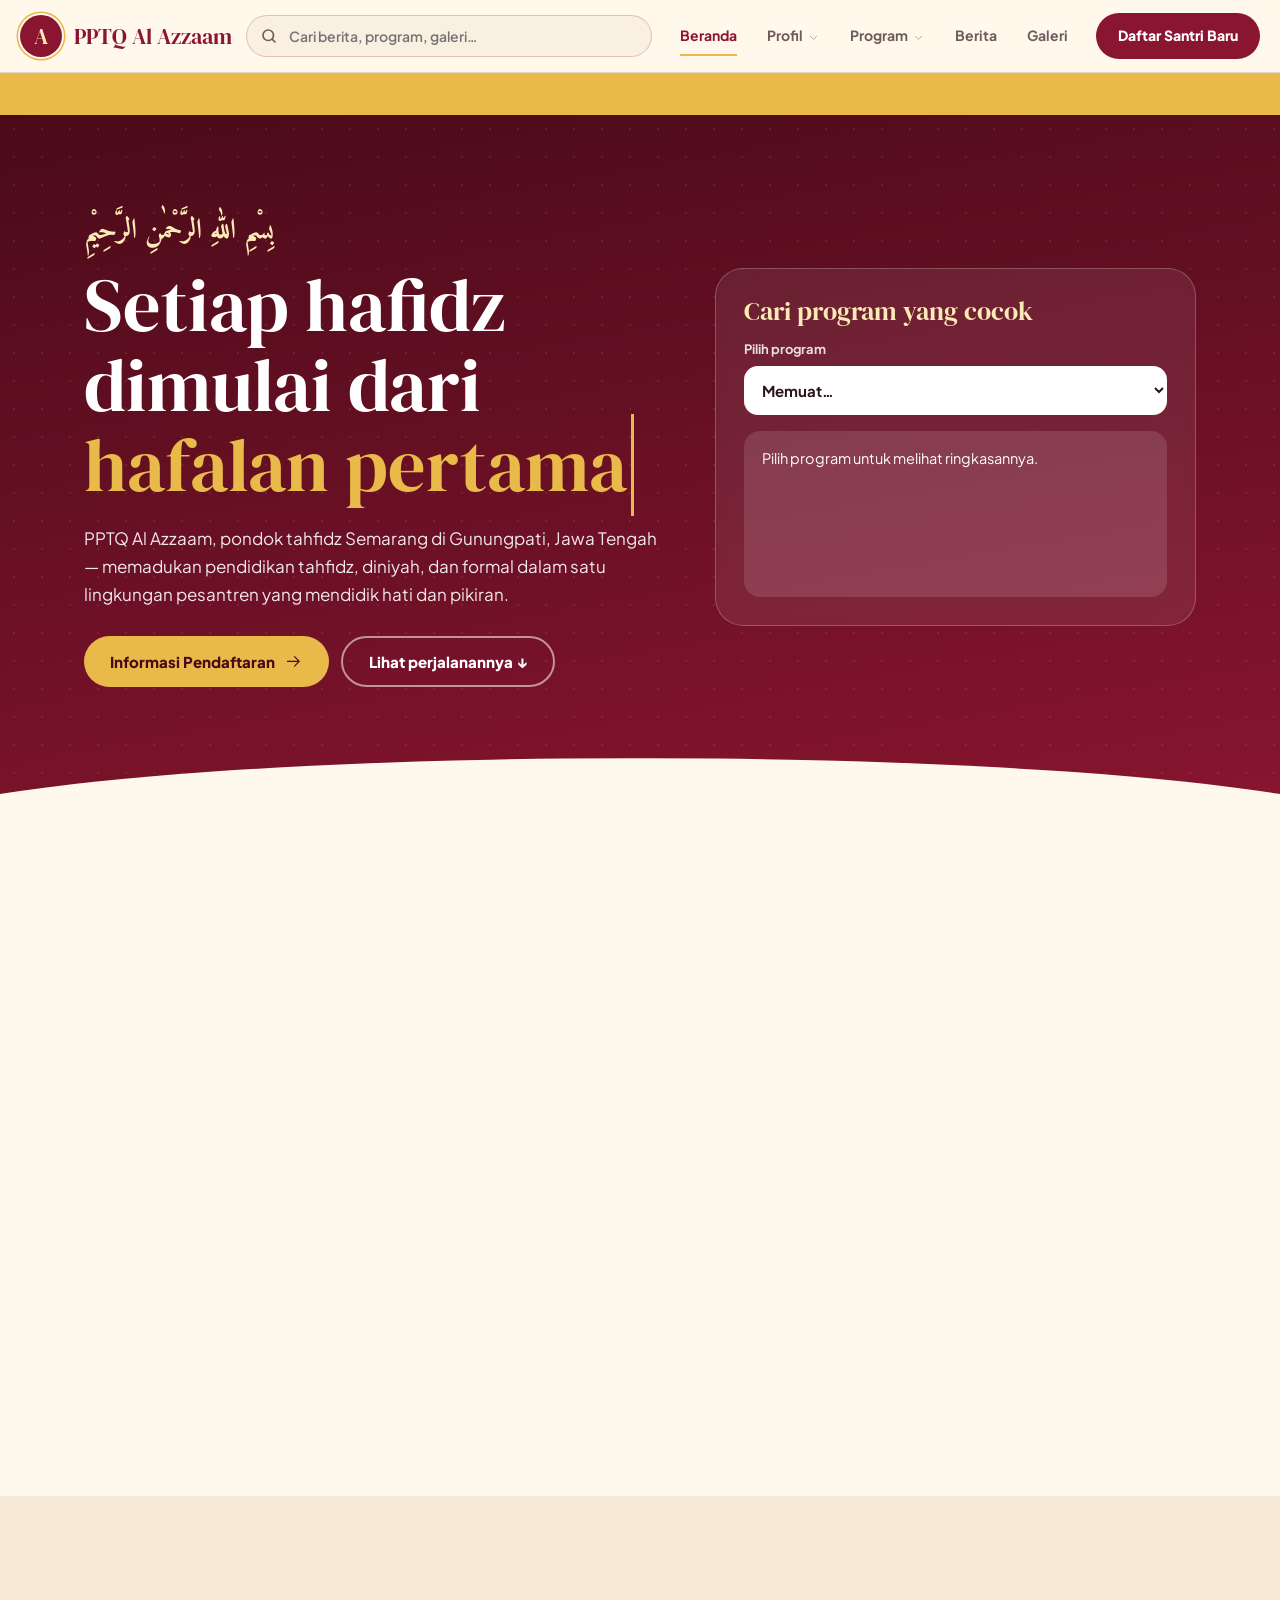
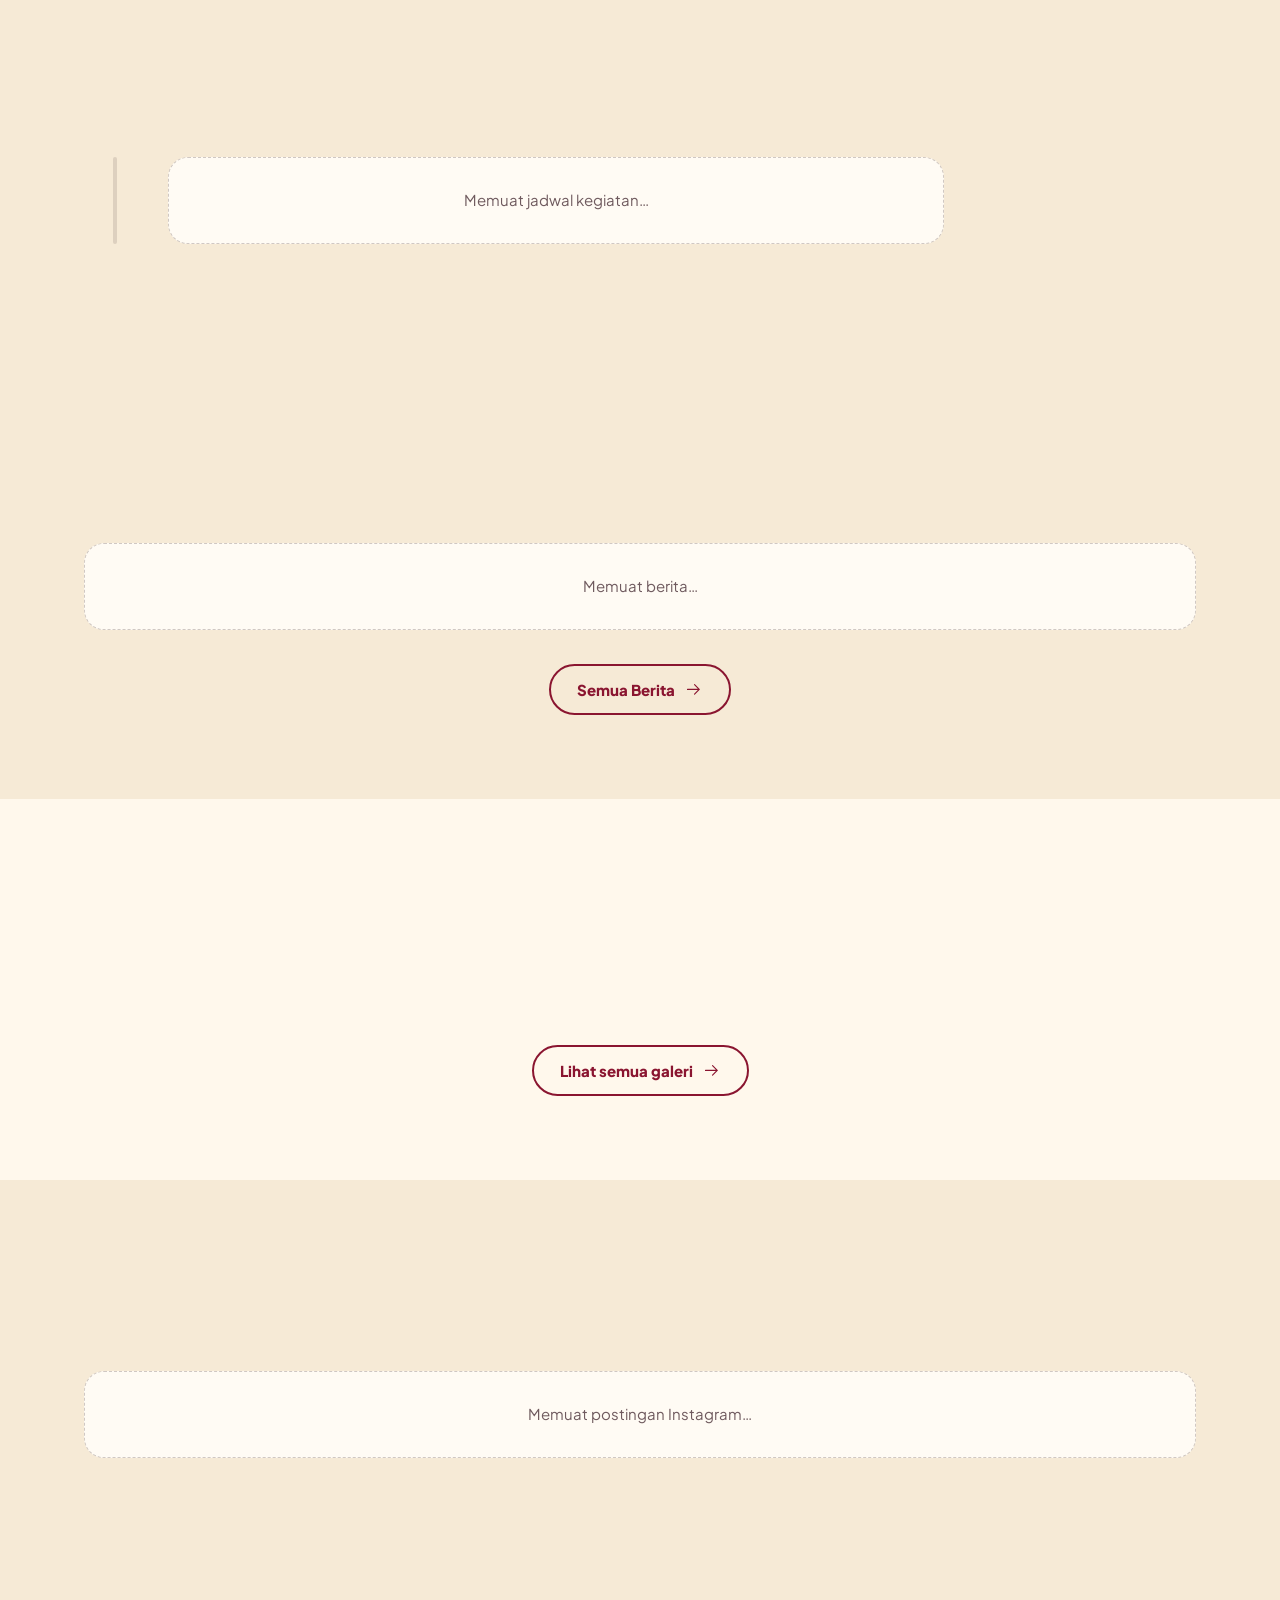
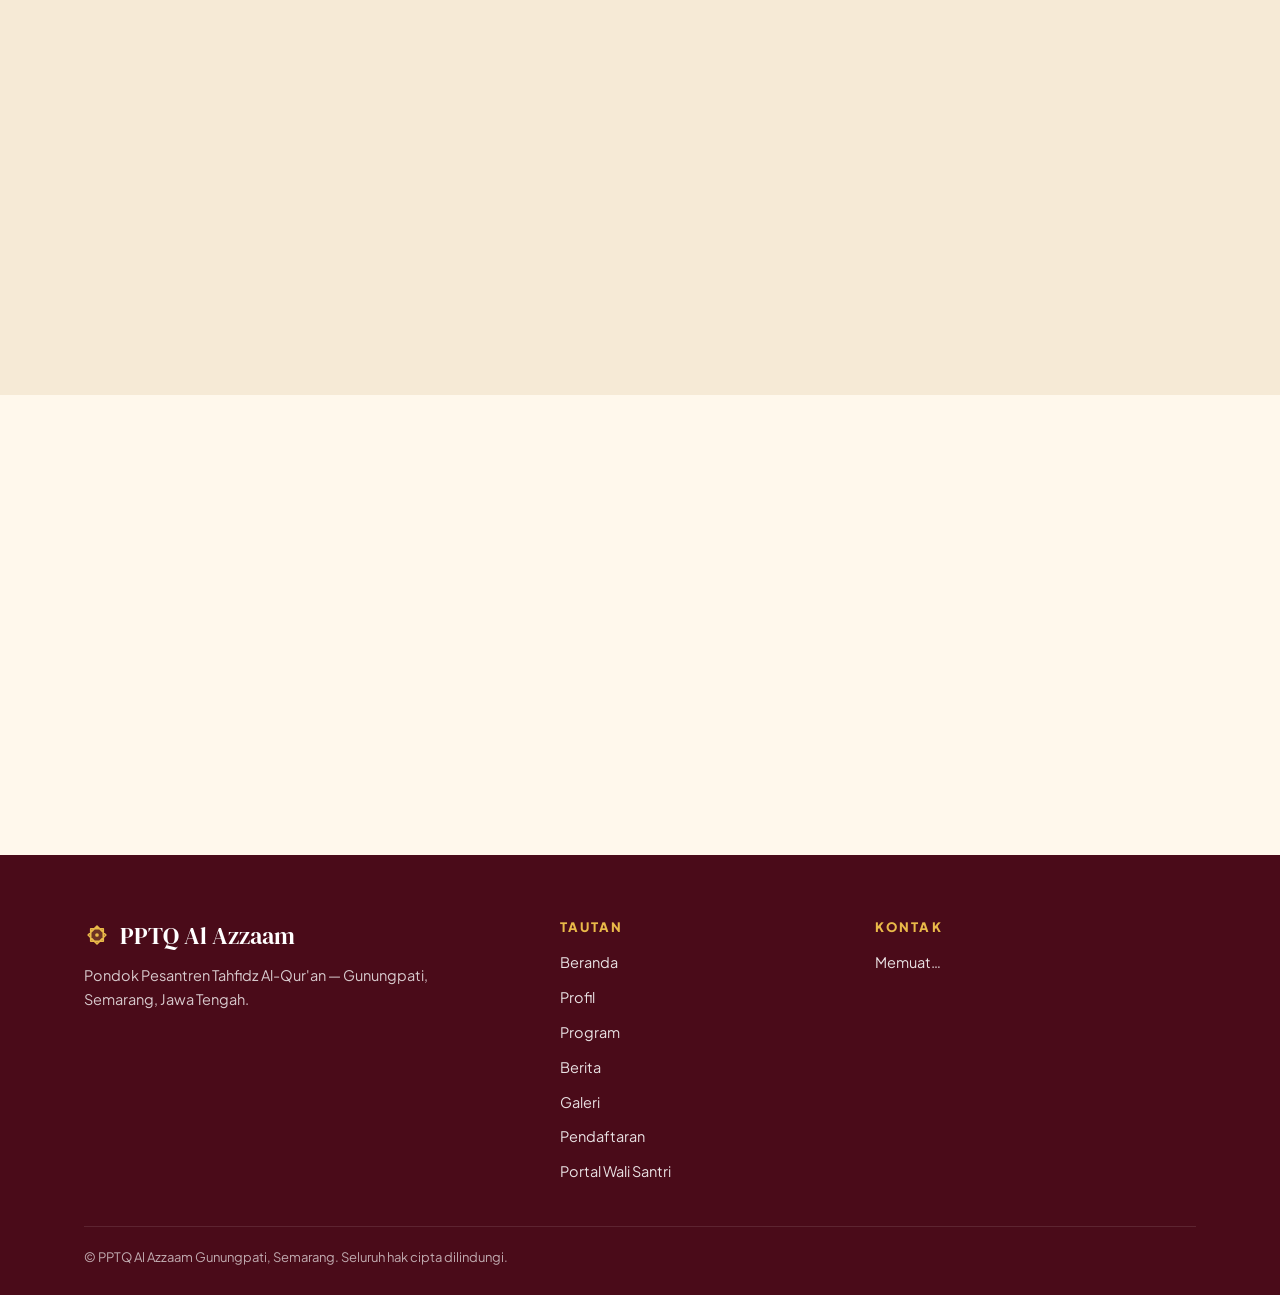
==== commit bd7683f2: "Update index.html" ====
--- a/index.html
+++ b/index.html
@@ -42,7 +42,7 @@
 <link rel="preconnect" href="https://fonts.googleapis.com">
 <link href="https://fonts.googleapis.com/css2?family=DM+Serif+Display&family=Fraunces:opsz,wght@9..144,700;9..144,800&family=Plus+Jakarta+Sans:wght@400;500;600;700;800&family=Amiri:wght@700&display=swap" rel="stylesheet">
 <script src="https://cdn.jsdelivr.net/npm/@supabase/supabase-js@2/dist/umd/supabase.js"></script>
-<link rel="stylesheet" href="shared.css?v=9">
+<link rel="stylesheet" href="shared.css?v=11">
 <style>
 
 :root{--hf:'DM Serif Display',Georgia,serif;}
@@ -153,7 +153,8 @@
 .tst-g{display:grid;grid-template-columns:repeat(auto-fill,minmax(290px,1fr));gap:20px;}
 .tst{background:#fff;border:1px solid var(--line);border-radius:20px;padding:22px;display:flex;flex-direction:column;gap:12px;box-shadow:0 22px 40px -34px var(--p);transition:transform .3s,box-shadow .3s;}
 .tst:hover{transform:translateY(-4px);}
-.tst p{margin:0;color:var(--ink);line-height:1.65;font-size:15px;display:-webkit-box;-webkit-line-clamp:7;-webkit-box-orient:vertical;overflow:hidden;}
+.tst p{margin:0;color:var(--ink);line-height:1.65;font-size:15px;max-height:11.6em;overflow-y:auto;padding-right:6px;overscroll-behavior:contain;scrollbar-width:thin;scrollbar-color:var(--a) transparent;white-space:pre-line;}
+.tst p::-webkit-scrollbar{width:5px}.tst p::-webkit-scrollbar-thumb{background:var(--a);border-radius:5px}
 .tst .who{display:flex;align-items:center;gap:11px;margin-top:auto;}
 .tst .av{width:42px;height:42px;border-radius:50%;background:var(--p);color:var(--on);display:grid;place-items:center;font-weight:800;overflow:hidden;flex:none;}
 .tst .av img{width:100%;height:100%;object-fit:cover;}
@@ -206,6 +207,22 @@
 .lay-s .lay-card .go{padding-top:2px;font-size:12.5px;margin-top:0;}
 .lay-s .lay-card .go .i{width:14px;height:14px}
 
+.tst.tl{text-decoration:none;align-items:flex-start;gap:8px;border-style:dashed;border-color:var(--a);}
+.tst.tl .gm{width:44px;height:44px;border-radius:14px;background:var(--p);color:var(--on);display:grid;place-items:center;margin-bottom:4px}.tst.tl .gm .i{width:22px;height:22px}
+.tst.tl b{color:var(--pd);font-size:17px}.tst.tl p{max-height:none;overflow:visible}
+.tst.tl .go{margin-top:auto;font-weight:800;font-size:13.5px;color:var(--p);display:inline-flex;gap:6px;align-items:center}
+.tst.tl:hover{border-color:var(--p)}
+
+.tst-g.slide{display:flex;gap:20px;overflow-x:auto;scroll-snap-type:x mandatory;scroll-behavior:smooth;padding:6px 4px 26px;margin:0 -4px;scrollbar-width:none;}
+.tst-g.slide::-webkit-scrollbar{display:none}
+.tst-g.slide .tst{flex:0 0 min(340px,84vw);scroll-snap-align:start;}
+.tst-nav{display:flex;align-items:center;justify-content:space-between;gap:14px;margin:4px 0 0;}
+.tst-nav .d{display:flex;gap:7px}.tst-nav .d button{width:9px;height:9px;border-radius:99px;border:0;padding:0;background:color-mix(in srgb,var(--p) 25%,transparent);cursor:pointer;transition:.3s}.tst-nav .d button.on{width:26px;background:var(--p)}
+.tst-nav .c{display:flex;gap:8px}.tst-nav .c button{width:44px;height:44px;border-radius:50%;border:2px solid var(--p);background:none;color:var(--p);display:grid;place-items:center;cursor:pointer;transition:.25s}
+.tst-nav .c button:hover{background:var(--p);color:var(--on)}.tst-nav .c button:disabled{opacity:.3;cursor:default;background:none;color:var(--p)}
+.tst-nav .c button:first-child .i{transform:rotate(180deg)}
+
+
 </style>
 </head>
 <body>
@@ -224,6 +241,11 @@
 <nav class="navbar">
   <div class="navbar-inner">
     <a href="index.html" class="nav-brand"><span class="ring">A</span> PPTQ Al Azzaam</a>
+    <div class="nav-search" id="navSearch" role="search">
+      <svg class="si" viewBox="0 0 24 24" fill="none" stroke="currentColor" stroke-width="2.2" stroke-linecap="round" aria-hidden="true"><circle cx="11" cy="11" r="7"/><path d="M20 20l-3.5-3.5"/></svg>
+      <input type="search" id="navQ" placeholder="Cari berita, program, galeri…" autocomplete="off" aria-label="Cari di website">
+      <div class="sres" id="navRes" hidden></div>
+    </div>
     <div class="nav-links" id="navLinks">
       <a href="index.html" class="active">Beranda</a>
       <div class="nav-item">
@@ -243,6 +265,7 @@
       <a href="ppdb.html" class="nav-cta-m">Daftar Santri Baru</a>
     </div>
     <div style="display:flex;align-items:center;gap:10px;">
+      <button class="nav-sbtn" id="navSBtn" type="button" aria-label="Cari"><svg viewBox="0 0 24 24" fill="none" stroke="currentColor" stroke-width="2.2" stroke-linecap="round" aria-hidden="true" style="width:22px;height:22px"><circle cx="11" cy="11" r="7"/><path d="M20 20l-3.5-3.5"/></svg></button>
       <a href="ppdb.html" class="nav-cta mg">Daftar Santri Baru</a>
       <button class="nav-toggle" id="navToggle" aria-label="Buka menu"><svg class="i"><use href="#i-menu"/></svg></button>
     </div>
@@ -360,6 +383,7 @@
       <h2 class="sec-t rv">Testimoni Wali &amp; Alumni</h2>
       <div class="tst-sum rv" id="tstSum" data-dyn></div>
       <div class="tst-g" id="tstGrid" data-dyn></div>
+      <div class="tst-nav" id="tstNav" style="display:none"><div class="d" id="tstDots"></div><div class="c"><button type="button" id="tstP" aria-label="Sebelumnya"><svg class="i"><use href="#i-arrow"/></svg></button><button type="button" id="tstN" aria-label="Berikutnya"><svg class="i"><use href="#i-arrow"/></svg></button></div></div>
       <div class="tst-foot" id="tstFoot" data-dyn></div>
       <div class="tst-cta rv"><div><b>Pernah bersama kami?</b><span>Bagikan pengalaman Anda — boleh dengan foto atau video. Ulasan tampil setelah disetujui admin.</span></div><button type="button" class="btn btn-a mg" id="tstOpen">Tulis ulasan</button></div>
     </div>
@@ -429,7 +453,7 @@
     <img id="flyerImage" src="" alt="Info" onclick="clickFlyer()">
   </div>
 </div>
-<script src="shared.js?v=9"></script>
+<script src="shared.js?v=10"></script>
 <script src="layout.js?v=3"></script>
 <script>
 
@@ -565,21 +589,43 @@
     </a>`).join('');
 }
 function _stars(n){ n=Math.max(0,Math.min(5,Math.round(n))); return '<span class="stars" aria-label="'+n+' dari 5">'+'★'.repeat(n)+'<i>'+'★'.repeat(5-n)+'</i></span>'; }
+
+function tstSlider(n){
+  const G = document.getElementById('tstGrid'), nav = document.getElementById('tstNav');
+  const on = n > 3;
+  G.classList.toggle('slide', on); nav.style.display = on ? '' : 'none';
+  if(!on) return;
+  const C = [...G.children], D = document.getElementById('tstDots'), P = document.getElementById('tstP'), N = document.getElementById('tstN');
+  D.innerHTML = C.map((_,i)=>`<button type="button" aria-label="Ulasan ${i+1}"></button>`).join('');
+  const step = ()=> C[0].offsetWidth + 20;
+  const upd = ()=>{ const i = Math.min(C.length-1, Math.round(G.scrollLeft/step())), end = G.scrollLeft + G.clientWidth >= G.scrollWidth - 4;
+    P.disabled = G.scrollLeft < 4; N.disabled = end; [...D.children].forEach((b,k)=>b.classList.toggle('on', end ? k===C.length-1 : k===i)); };
+  P.onclick = ()=>G.scrollBy({left:-step()}); N.onclick = ()=>G.scrollBy({left:step()});
+  [...D.children].forEach((b,i)=>b.onclick = ()=>G.scrollTo({left:i*step()}));
+  G.onscroll = upd; upd();
+  G.querySelectorAll('.rv').forEach(e=>e.classList.add('on'));
+}
+
 async function loadTestimoni(){
   const sec = document.getElementById('testimoni'); if(!sec) return;
   let rev = [], sum = null, peta = '';
   const google = false;
   const {data} = await sb.from('testimoni').select('*').eq('status','published').order('urutan');
-  rev = (data||[]).map(v=>({nama:v.nama, foto:v.foto_url, bintang:v.bintang, teks:v.isi, waktu:v.waktu, tautan:v.link_url, media:v.media_url, mtipe:v.media_tipe, peran:v.peran}));
-  if(rev.length){ const avg = rev.reduce((a,b)=>a+(b.bintang||5),0)/rev.length; sum = {rating:Math.round(avg*10)/10, jumlah:rev.length}; }
+  rev = (data||[]).filter(v=>v.isi||v.link_url).map(v=>({nama:v.nama, foto:v.foto_url, bintang:v.bintang, teks:v.isi, waktu:v.waktu, tautan:v.link_url, media:v.media_url, mtipe:v.media_tipe, peran:v.peran}));
+  if(rev.length){ const rt = rev.filter(x=>x.bintang); if(rt.length){ const avg = rt.reduce((a,b)=>a+b.bintang,0)/rt.length; sum = {rating:Math.round(avg*10)/10, jumlah:rev.length}; } }
   if(!peta){ try{ const {data} = await sb.from('pengaturan_situs').select('value').eq('key','google_maps_url').limit(1); peta = (data&&data[0]&&data[0].value)||''; }catch(e){} }
   document.getElementById('tstSum').innerHTML = sum ? `<b>${String(sum.rating).replace('.',',')}</b>${_stars(sum.rating)}<span>${sum.jumlah} ulasan${google?' di Google Maps':''}</span>` : '';
   document.getElementById('tstGrid').innerHTML = !rev.length ? '<div class="empty-state" style="grid-column:1/-1">Belum ada ulasan. Jadilah yang pertama membagikan pengalaman Anda.</div>' : rev.map(v=>{
+    if(!v.teks && v.tautan){
+      const hr = esc(normalizeLink(v.tautan));
+      return `<a class="tst tl rv" href="${hr}" target="_blank" rel="noopener"><span class="gm"><svg class="i"><use href="#i-pin"/></svg></span>${v.bintang?_stars(v.bintang):''}<b>${esc(v.nama||'Ulasan di Google Maps')}</b><p>${esc(v.waktu||'Baca ulasan lengkapnya langsung di Google Maps.')}</p><span class="go">Buka ulasan ${ic('arrow')}</span></a>`;
+    }
     const ini = esc((v.nama||'?').trim().charAt(0).toUpperCase());
     const nm = v.tautan ? `<a href="${esc(normalizeLink(v.tautan))}" target="_blank" rel="noopener">${esc(v.nama)}</a>` : esc(v.nama);
     const mdh = v.media ? `<div class="md">${v.mtipe==='video'?`<video src="${esc(v.media)}" controls preload="metadata" playsinline></video>`:`<img src="${esc(v.media)}" alt="Foto dari ${esc(v.nama)}" loading="lazy">`}</div>` : '';
     return `<article class="tst rv">${mdh}${_stars(v.bintang||5)}<p>${esc(v.teks)}</p><div class="who"><div class="av">${v.foto?`<img src="${esc(v.foto)}" alt="" loading="lazy" referrerpolicy="no-referrer">`:ini}</div><div><b>${nm}</b><span>${esc([v.peran,v.waktu].filter(Boolean).join(' · '))}</span></div></div></article>`;
   }).join('');
+  tstSlider(rev.length);
   document.getElementById('tstFoot').innerHTML = (peta?`<a class="btn btn-line mg" href="${esc(normalizeLink(peta))}" target="_blank" rel="noopener">Lihat ulasan di Google Maps ${ic('arrow')}</a>`:'');
 }
 /* ---------- Kirim ulasan oleh pengunjung (menunggu persetujuan admin) ---------- */
--- a/shared.css
+++ b/shared.css
@@ -40,7 +40,7 @@
 
 /* ---------- NAVBAR ---------- */
 .navbar{position:sticky;top:0;z-index:100;background:color-mix(in srgb,var(--bg) 90%,transparent);backdrop-filter:blur(12px);-webkit-backdrop-filter:blur(12px);border-bottom:1px solid var(--line);transition:background .4s,border-color .4s,box-shadow .4s;}
-.navbar-inner{max-width:var(--wrapw);margin:0 auto;padding:0 24px;display:flex;align-items:center;gap:14px;min-height:72px;}
+.navbar-inner{max-width:none;margin:0;padding:0 clamp(14px,1.6vw,26px);display:flex;align-items:center;gap:14px;min-height:72px;}
 .nav-brand{display:flex;align-items:center;gap:12px;font:400 22px var(--hf);color:var(--p);margin-right:auto;white-space:nowrap;transition:color .4s;}
 .nav-brand .ring{width:42px;height:42px;border-radius:50%;background:var(--p);color:var(--al);display:grid;place-items:center;font:400 22px var(--hf);flex:none;box-shadow:0 0 0 2px var(--bg),0 0 0 3.5px var(--a);}
 .nav-links{display:flex;gap:2px;font-size:14px;font-weight:700;height:72px;}
@@ -169,3 +169,45 @@
   .nav-links{padding-left:16px;padding-right:16px;}
 }
 @media(max-width:360px){.nav-brand{font-size:15px}.nav-brand .nav-logo{height:28px}}
+
+/* ---------- Mesin pencari di tengah navbar ---------- */
+.nav-brand{margin-right:0;flex:none;}
+.nav-search{position:relative;flex:1 1 220px;max-width:460px;margin:0 auto;min-width:150px;}
+.nav-search .si{position:absolute;left:14px;top:50%;width:18px;height:18px;transform:translateY(-50%);color:var(--mu);pointer-events:none;}
+.nav-search input{width:100%;box-sizing:border-box;height:42px;padding:0 16px 0 42px;border-radius:99px;border:1.5px solid color-mix(in srgb,var(--p) 22%,transparent);background:color-mix(in srgb,var(--bg2) 70%,#fff);color:var(--ink);font:600 14px var(--bf,inherit);outline:none;transition:.25s;-webkit-appearance:none;}
+.nav-search input::-webkit-search-cancel-button{-webkit-appearance:none}
+.nav-search input:focus{border-color:var(--p);background:#fff;box-shadow:0 0 0 4px color-mix(in srgb,var(--a) 35%,transparent);}
+.sres{position:absolute;left:0;right:0;top:calc(100% + 10px);background:#fff;border:1px solid var(--line);border-radius:18px;box-shadow:0 26px 50px -20px rgba(40,10,20,.45);max-height:min(70vh,460px);overflow:auto;padding:8px;z-index:200;}
+.sres[hidden]{display:none}
+.sres h6{margin:10px 10px 4px;font-size:11px;letter-spacing:.14em;text-transform:uppercase;color:var(--p);font-weight:800;}
+.sres a{display:flex;flex-direction:column;gap:1px;padding:9px 12px;border-radius:12px;color:var(--ink);font-weight:700;font-size:14px;}
+.sres a small{font-weight:500;color:var(--mu);font-size:12px}
+.sres a:hover,.sres a.f{background:color-mix(in srgb,var(--a) 22%,transparent);color:var(--pd);}
+.sres .none{padding:16px;text-align:center;color:var(--mu);font-size:14px}
+.nav-sbtn{display:none;background:none;border:1.5px solid var(--line);border-radius:12px;color:var(--ink);padding:8px;line-height:0;cursor:pointer}
+@media(max-width:1100px){.nav-search{min-width:120px}.nav-links>a,.nav-top-link{padding:0 10px}.nav-links>a::after,.nav-top-link::after{left:10px;right:10px}}
+@media(max-width:1020px){
+  .nav-sbtn{display:block}
+  .nav-brand{margin-right:auto}
+  .nav-search{display:none;position:absolute;left:0;right:0;top:100%;max-width:none;margin:0;padding:10px 16px;background:var(--bg);border-bottom:1px solid var(--line);box-shadow:0 22px 30px -22px var(--pd);z-index:99;}
+  .navbar.sopen .nav-search{display:block}
+  .nav-search .si{left:30px}.nav-search input{padding-left:42px}
+  .sres{left:16px;right:16px;top:calc(100% - 2px)}
+}
+body[data-nav="over"] .navbar:not(.s) .nav-sbtn{color:#fff;border-color:rgba(255,255,255,.4)}
+body[data-nav="over"] .navbar:not(.s) .nav-search input{background:rgba(255,255,255,.16);border-color:rgba(255,255,255,.4);color:#fff}
+body[data-nav="over"] .navbar:not(.s) .nav-search input::placeholder{color:rgba(255,255,255,.78)}
+body[data-nav="over"] .navbar:not(.s) .nav-search .si{color:#fff}
+body[data-nav="over"] .navbar:not(.s) .nav-search input:focus{background:#fff;color:var(--ink)}
+@media(max-width:1020px){body[data-nav="over"] .navbar:not(.s) .nav-search input{background:color-mix(in srgb,var(--bg2) 70%,#fff);color:var(--ink);border-color:color-mix(in srgb,var(--p) 22%,transparent)}body[data-nav="over"] .navbar:not(.s) .nav-search .si{color:var(--mu)}}
+body.dark .nav-search input{background:rgba(4,0,2,.7);color:#fff;border-color:var(--a);box-shadow:0 0 12px -2px color-mix(in srgb,var(--a) 60%,transparent)}
+body.dark .nav-search input::placeholder{color:rgba(255,255,255,.7)}body.dark .nav-search .si{color:var(--a)}
+body.dark .nav-search input:focus{background:rgba(4,0,2,.92);box-shadow:0 0 0 2px var(--a),0 0 22px color-mix(in srgb,var(--a) 70%,transparent)}
+body.dark .nav-sbtn{color:var(--a);border-color:var(--a)}
+/* hasil pencarian selalu terang & terbaca (juga di halaman bertema gelap) */
+.sres,body.dark .sres{background:#fff;}
+.sres a,body.dark .sres a{color:#2a1519;text-shadow:none;}
+.sres a small,body.dark .sres a small{color:#6f5a5e;}
+.sres h6,body.dark .sres h6{color:#8a1530;}
+.sres a:hover,.sres a.f,body.dark .sres a:hover,body.dark .sres a.f{background:#fbe9bd;color:#4a0b19;}
+.sres .none,body.dark .sres .none{color:#6f5a5e}
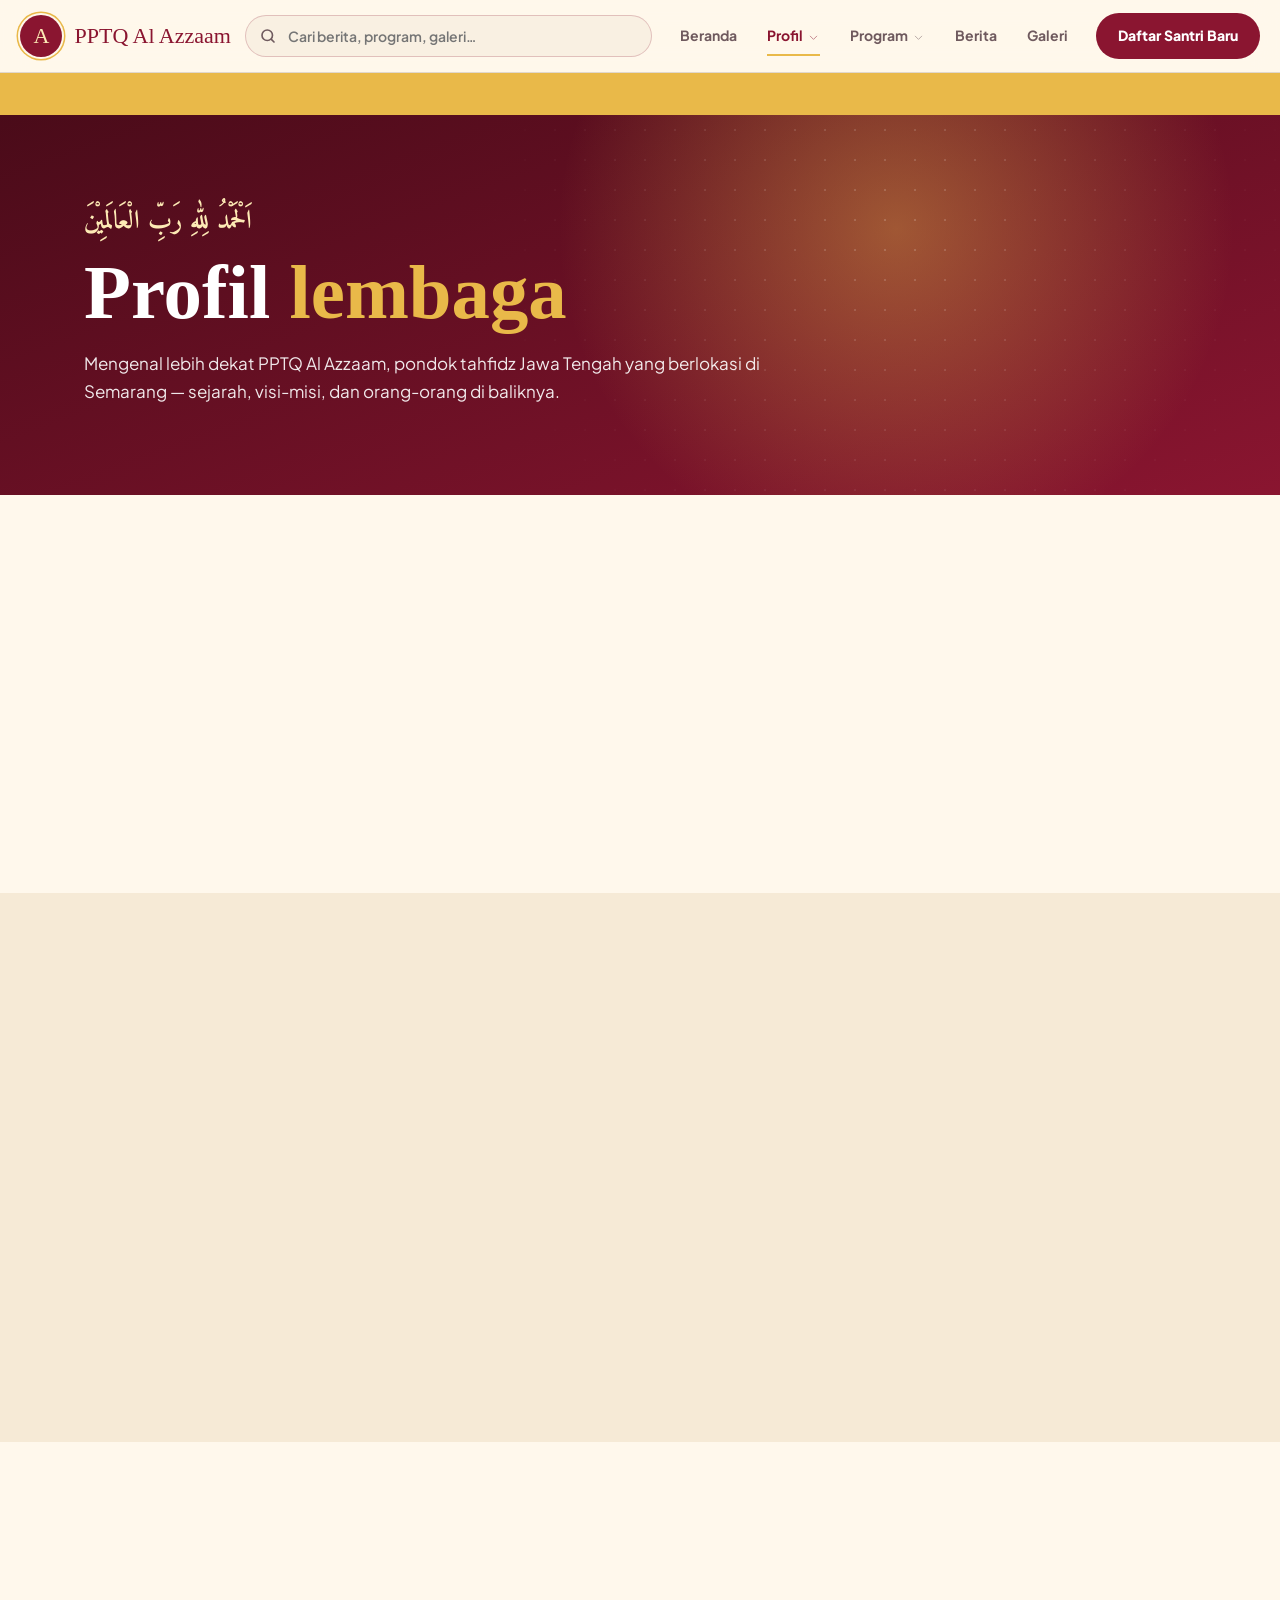
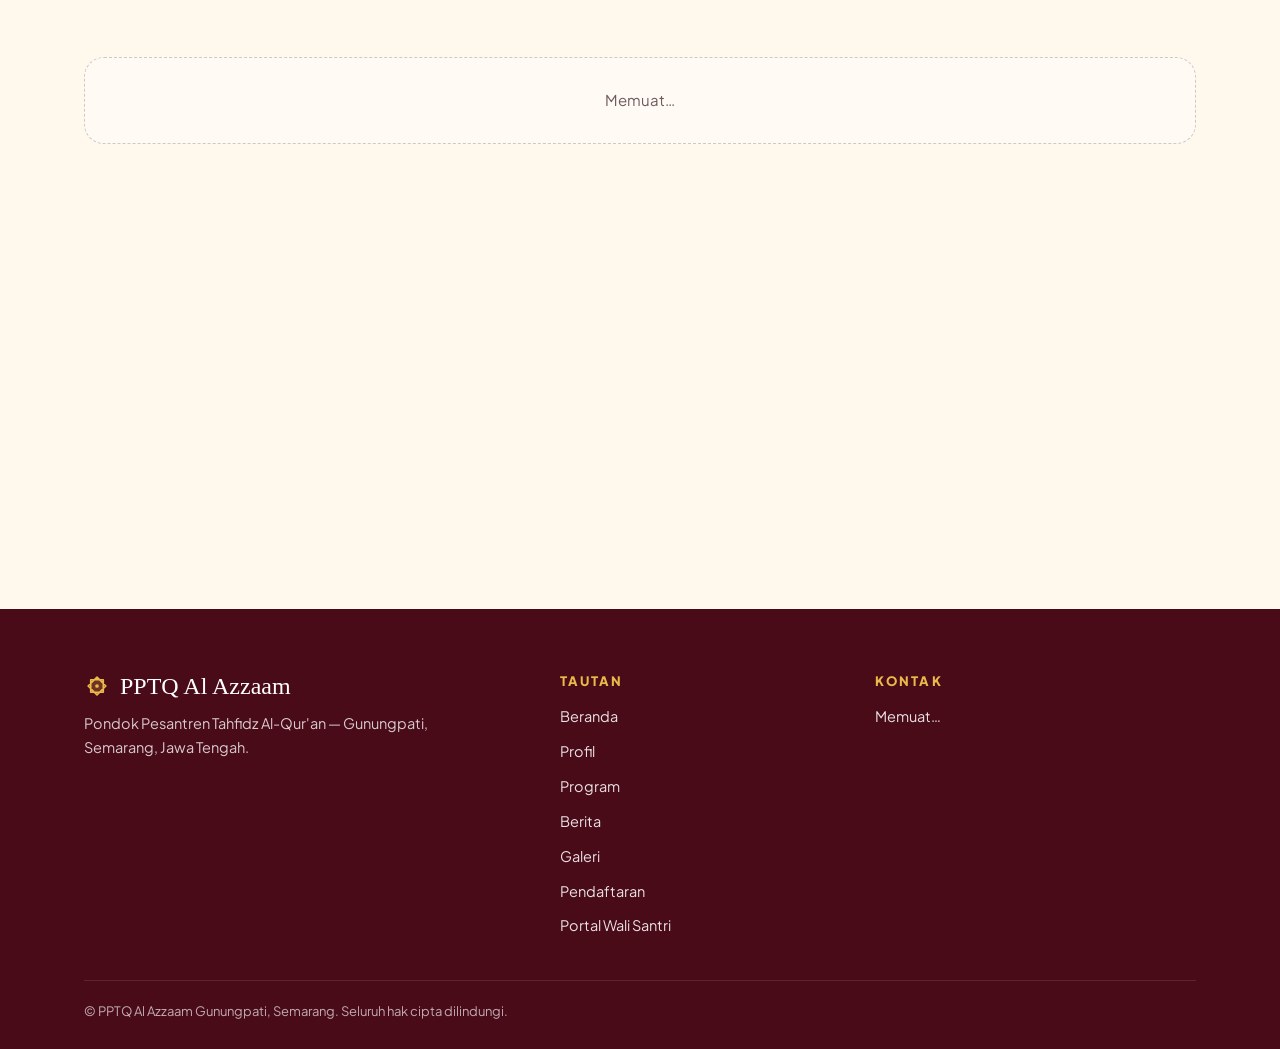
==== commit 189cf80f: "Update index.html" ====
--- a/index.html
+++ b/index.html
@@ -4,224 +4,102 @@
 
 <meta charset="UTF-8">
 <link id="faviconLink" rel="icon" type="image/svg+xml" href="data:image/svg+xml,%3Csvg xmlns=%27http://www.w3.org/2000/svg%27 viewBox=%270 0 64 64%27%3E%3Ccircle cx=%2732%27 cy=%2732%27 r=%2730%27 fill=%27%232b0810%27/%3E%3Ctext x=%2732%27 y=%2743%27 font-family=%27Georgia,serif%27 font-size=%2732%27 font-weight=%27700%27 fill=%27%23d4af37%27 text-anchor=%27middle%27%3EA%3C/text%3E%3C/svg%3E">
-<title>Pondok Tahfidz Semarang — PPTQ Al Azzaam | Jawa Tengah</title>
-<meta name="description" content="PPTQ Al Azzaam, pondok tahfidz Semarang di Gunungpati, Jawa Tengah — program SMP Tahfidz, MA Tahfidz, Diniyah, dan pendidikan Al-Qur'an dalam satu pesantren.">
-<link rel="canonical" href="https://pesantrenalazzaam.org/">
+<title>Profil — Pondok Tahfidz Jawa Tengah | PPTQ Al Azzaam</title>
+<meta name="description" content="Profil PPTQ Al Azzaam, pondok tahfidz Jawa Tengah di Semarang — sejarah, visi misi, dan struktur pengurus.">
+<link rel="canonical" href="https://pesantrenalazzaam.org/profil.html">
 <meta property="og:type" content="website">
-<meta property="og:url" content="https://pesantrenalazzaam.org/">
+<meta property="og:url" content="https://pesantrenalazzaam.org/profil.html">
 <meta property="og:site_name" content="PPTQ Al Azzaam">
 <meta property="og:locale" content="id_ID">
-<meta property="og:title" content="Pondok Tahfidz Semarang — PPTQ Al Azzaam | Jawa Tengah">
-<meta property="og:description" content="PPTQ Al Azzaam, pondok tahfidz Semarang di Gunungpati, Jawa Tengah — program SMP Tahfidz, MA Tahfidz, Diniyah, dan pendidikan Al-Qur'an dalam satu pesantren.">
+<meta property="og:title" content="Profil — Pondok Tahfidz Jawa Tengah | PPTQ Al Azzaam">
+<meta property="og:description" content="Profil PPTQ Al Azzaam, pondok tahfidz Jawa Tengah di Semarang — sejarah, visi misi, dan struktur pengurus.">
 <meta property="og:image" content="https://pesantrenalazzaam.org/og-image.jpg">
 <meta property="og:image:width" content="1200">
 <meta property="og:image:height" content="630">
 <meta name="twitter:card" content="summary_large_image">
-<meta name="twitter:title" content="Pondok Tahfidz Semarang — PPTQ Al Azzaam | Jawa Tengah">
-<meta name="twitter:description" content="PPTQ Al Azzaam, pondok tahfidz Semarang di Gunungpati, Jawa Tengah — program SMP Tahfidz, MA Tahfidz, Diniyah, dan pendidikan Al-Qur'an dalam satu pesantren.">
+<meta name="twitter:title" content="Profil — Pondok Tahfidz Jawa Tengah | PPTQ Al Azzaam">
+<meta name="twitter:description" content="Profil PPTQ Al Azzaam, pondok tahfidz Jawa Tengah di Semarang — sejarah, visi misi, dan struktur pengurus.">
 <meta name="twitter:image" content="https://pesantrenalazzaam.org/og-image.jpg">
-<script type="application/ld+json">
-{
-  "@context": "https://schema.org",
-  "@type": "EducationalOrganization",
-  "name": "PPTQ Al Azzaam",
-  "alternateName": "Pondok Pesantren Tahfidz Qur'an Al Azzaam",
-  "url": "https://pesantrenalazzaam.org/",
-  "logo": "https://pesantrenalazzaam.org/og-image.jpg",
-  "description": "Pondok tahfidz Semarang di Gunungpati, Jawa Tengah, dengan program SMP Tahfidz, MA Tahfidz, Diniyah, dan pendidikan Al-Qur'an.",
-  "address": {
-    "@type": "PostalAddress",
-    "addressLocality": "Gunungpati",
-    "addressRegion": "Jawa Tengah",
-    "addressCountry": "ID"
-  }
-}
-</script>
 <meta name="viewport" content="width=device-width, initial-scale=1.0">
 <script src="tema.js?v=1"></script>
 <link rel="preconnect" href="https://fonts.googleapis.com">
-<link href="https://fonts.googleapis.com/css2?family=DM+Serif+Display&family=Fraunces:opsz,wght@9..144,700;9..144,800&family=Plus+Jakarta+Sans:wght@400;500;600;700;800&family=Amiri:wght@700&display=swap" rel="stylesheet">
+<link href="https://fonts.googleapis.com/css2?family=Fraunces:opsz,wght@9..144,700;9..144,800&family=Plus+Jakarta+Sans:wght@400;500;600;700;800&family=Amiri:wght@700&display=swap" rel="stylesheet">
 <script src="https://cdn.jsdelivr.net/npm/@supabase/supabase-js@2/dist/umd/supabase.js"></script>
 <link rel="stylesheet" href="shared.css?v=11">
 <style>
 
-:root{--hf:'DM Serif Display',Georgia,serif;}
-/* ===== Hero (desain 13 "Perjalanan") ===== */
-.hero{position:relative;color:var(--on);background:linear-gradient(170deg,var(--pd),var(--p));padding:92px 0 150px;overflow:hidden;}
-.hero::before{content:"";position:absolute;inset:0;background-image:radial-gradient(color-mix(in srgb,var(--on) 14%,transparent) 1.2px,transparent 1.2px);background-size:28px 28px;opacity:.55;}
-.hero.has-photo::before{background:var(--hero-img) center/cover;opacity:.3;mix-blend-mode:luminosity;}
-.hero::after{content:"";position:absolute;left:0;right:0;bottom:-1px;height:80px;background:var(--bg);clip-path:ellipse(60% 100% at 50% 100%);}
-.hero .wrap{position:relative;z-index:2;display:grid;grid-template-columns:minmax(0,1.1fr) minmax(0,.9fr);gap:44px;align-items:center;}
-.hero .ar{font:700 28px 'Amiri',serif;color:var(--al);}
-.hero h1{font-size:clamp(40px,6vw,74px);margin:10px 0 18px;}
-.type{color:var(--a);border-right:3px solid var(--a);padding-right:4px;animation:bl .8s infinite;}
-@keyframes bl{50%{border-color:transparent;}}
-.hero p.lead{opacity:.9;max-width:50ch;font-size:17px;margin:0;}
-.hero .btn-row{margin-top:28px;}
-.card3{background:color-mix(in srgb,var(--on) 8%,transparent);border:1px solid color-mix(in srgb,var(--on) 22%,transparent);border-radius:28px;padding:28px;backdrop-filter:blur(6px);}
-.card3 h3{font-size:26px;color:var(--al);margin-bottom:6px;}
-.card3 label{display:block;font-size:13px;opacity:.85;margin:14px 0 6px;font-weight:700;}
-.card3 select{width:100%;padding:14px;border-radius:14px;border:0;font:700 15px var(--bf);background:#fff;color:#2a1519;}
-.card3 .out{margin-top:16px;background:color-mix(in srgb,var(--on) 12%,transparent);border-radius:16px;padding:16px 18px;height:166px;overflow:hidden;display:flex;flex-direction:column;font-size:14.5px;}
-.card3 .out b{white-space:nowrap;overflow:hidden;text-overflow:ellipsis;}
-.card3 .out .d{display:-webkit-box;-webkit-line-clamp:3;-webkit-box-orient:vertical;overflow:hidden;line-height:1.5;}
-.card3 .out a{margin-top:auto!important;}
-.card3 .ppdb-line{min-height:20px;}
-.card3 .out b{display:block;font:400 22px var(--hf);color:var(--al);margin-bottom:4px;}
-.card3 .out a{display:inline-flex;margin-top:8px;font-weight:800;color:var(--a);}
-.card3 .ppdb-line{margin-top:14px;font-size:13.5px;opacity:.92;display:flex;gap:8px;align-items:center;}
-.card3 .ppdb-line::before{content:"";width:9px;height:9px;border-radius:50%;background:var(--a);box-shadow:0 0 0 4px color-mix(in srgb,var(--a) 35%,transparent);animation:pl 1.6s infinite;}
-@keyframes pl{50%{box-shadow:0 0 0 9px transparent;}}
-@media(max-width:860px){.hero{padding:64px 0 120px;}.hero .wrap{grid-template-columns:1fr;}}
-/* ===== Angka ===== */
-.stats .wrap{display:grid;grid-template-columns:repeat(3,1fr);gap:16px;margin-top:-92px;position:relative;z-index:5;}
-.stat{background:var(--bg);border-radius:26px;padding:26px 28px;box-shadow:0 26px 44px -30px var(--pd);border:1px solid var(--line);transition:transform .3s;display:flex;gap:18px;align-items:center;}
-.stat:hover{transform:translateY(-8px);}
-.stat .i{width:42px;height:42px;color:var(--p);}
-.stat b{font:400 46px var(--hf);color:var(--p);display:block;line-height:1;}
-.stat span{color:var(--mu);font-size:14px;font-weight:700;}
-@media(max-width:760px){.stats .wrap{grid-template-columns:1fr;gap:12px;margin-top:-70px;}.stat{padding:18px 22px;}.stat b{font-size:38px;}}
-section.band{padding:84px 0;}
+:root{--hf:'Fraunces',Georgia,serif;}
+.fx-hero{padding:84px 0 90px;}
+.fx-hero .ar{font:700 26px 'Amiri',serif;color:var(--al);}
+.fx-hero h1{font-size:clamp(40px,6vw,78px);font-weight:800;margin:8px 0 14px;}
+.fx-hero h1 em{font-style:normal;color:var(--a);}
+.fx-hero p{max-width:58ch;opacity:.9;font-size:17px;margin:0;}
+section.band{padding:80px 0;}
 section.band.alt{background:var(--bg2);}
-/* ===== Tentang ===== */
-.tentang{display:grid;grid-template-columns:minmax(0,1.1fr) minmax(0,.9fr);gap:52px;align-items:start;}
-.tentang p{color:var(--mu);white-space:pre-line;font-size:17px;margin:0 0 26px;}
-.vm-panel{display:flex;flex-direction:column;gap:18px;}
-.vm-box{background:#fff;border-radius:26px;padding:26px 28px;box-shadow:0 22px 40px -32px var(--p);border:2px solid transparent;transition:.3s;}
-.vm-box:hover{border-color:var(--a);transform:translateX(6px);}
-.vm-box h3{font-size:28px;color:var(--pd);margin-bottom:10px;display:flex;gap:12px;align-items:center;}
-.vm-box h3 .i{color:var(--a);width:26px;height:26px;}
-.vm-box ol{padding-left:20px;color:var(--mu);font-size:15px;margin:0;}
-.vm-box li{margin-bottom:6px;}
-@media(max-width:860px){.tentang{grid-template-columns:1fr;gap:30px;}}
-/* ===== Perjalanan (garis menyala saat digulir) ===== */
-.jr{position:relative;margin-top:44px;padding-left:84px;max-width:860px;}
-.jr::before{content:"";position:absolute;left:29px;top:0;bottom:0;width:4px;background:color-mix(in srgb,var(--ink) 12%,transparent);border-radius:4px;}
-.jf{position:absolute;left:29px;top:0;width:4px;background:linear-gradient(var(--a),var(--p));border-radius:4px;height:0;}
-.stp{position:relative;margin-bottom:30px;background:#fff;border-radius:26px;padding:26px 30px;border:2px solid transparent;opacity:.5;transform:translateX(-10px);transition:.5s;}
-.stp.on{opacity:1;transform:none;border-color:var(--a);box-shadow:0 26px 42px -30px var(--p);}
-.stp .dot{position:absolute;left:-70px;top:22px;width:60px;height:60px;border-radius:50%;background:#fff;border:4px solid color-mix(in srgb,var(--ink) 14%,transparent);display:grid;place-items:center;font:400 26px var(--hf);color:var(--mu);transition:.5s;}
-.stp.on .dot{background:var(--p);border-color:var(--a);color:var(--on);transform:scale(1.12);box-shadow:0 0 0 8px color-mix(in srgb,var(--a) 30%,transparent);}
-.stp .tg{display:inline-block;background:var(--al);color:var(--p);font-weight:800;font-size:12px;padding:4px 12px;border-radius:99px;margin-bottom:8px;}
-.stp h3{font-size:30px;color:var(--pd);}
-.stp p{color:var(--mu);margin:8px 0 0;}
-.stp .btn-outline-mini{margin-top:14px;}
-@media(max-width:600px){.jr{padding-left:62px;}.stp{padding:20px;}.stp .dot{left:-60px;width:50px;height:50px;font-size:22px;}.jr::before,.jf{left:23px;}}
-/* ===== Layanan ===== */
-.layanan{display:grid;grid-template-columns:repeat(3,minmax(0,1fr));gap:22px;margin-top:38px;}
-.lay-card{background:#fff;border-radius:28px;padding:32px 28px;display:flex;flex-direction:column;gap:12px;border:2px solid transparent;transition:transform .3s,border-color .3s,box-shadow .3s;box-shadow:0 22px 40px -34px var(--p);}
-.lay-card:hover{transform:translateY(-8px);border-color:var(--a);box-shadow:0 34px 48px -30px var(--p);}
-.lay-card .ic{width:60px;height:60px;border-radius:20px;background:var(--p);color:var(--on);display:grid;place-items:center;}
-.lay-card .ic .i{width:28px;height:28px;}
-.lay-card h3{font-size:26px;color:var(--pd);}
-.lay-card p{color:var(--mu);font-size:15px;margin:0;}
-.lay-card .go{margin-top:auto;padding-top:6px;font-weight:800;font-size:14px;display:inline-flex;gap:8px;align-items:center;color:var(--p);}
-@media(max-width:900px){.layanan{grid-template-columns:1fr;}}
-/* ===== Berita ===== */
-.berita-grid{display:grid;grid-template-columns:repeat(3,minmax(0,1fr));gap:22px;margin-top:36px;}
-.bk{background:#fff;border-radius:26px;overflow:hidden;display:flex;flex-direction:column;transition:transform .3s,box-shadow .3s;box-shadow:0 22px 40px -34px var(--p);}
-.bk:hover{transform:translateY(-8px);box-shadow:0 34px 48px -30px var(--p);}
-.bk .th{aspect-ratio:16/10;background:linear-gradient(135deg,var(--p),var(--pd));overflow:hidden;display:grid;place-items:center;color:var(--al);}
-.bk .th img{width:100%;height:100%;object-fit:cover;transition:transform .7s;}
-.bk:hover .th img{transform:scale(1.08);}
-.bk .th .i{width:48px;height:48px;opacity:.6;}
-.bk .bd{padding:22px 24px 26px;display:flex;flex-direction:column;gap:8px;}
-.bk .kt{font-size:11.5px;font-weight:800;letter-spacing:.12em;text-transform:uppercase;color:var(--p);}
-.bk h3{font-size:24px;color:var(--pd);line-height:1.15;}
-.bk .tg{font-size:13.5px;color:var(--mu);}
-.more-row{text-align:center;margin-top:34px;}
-@media(max-width:900px){.berita-grid{grid-template-columns:1fr;}}
-/* ===== Galeri ===== */
-.gs{display:grid;grid-template-columns:repeat(6,minmax(0,1fr));gap:12px;margin-top:34px;}
-.gs a{aspect-ratio:1;border-radius:24px;overflow:hidden;position:relative;display:block;background:var(--bg2);transition:transform .4s;}
-.gs a:nth-child(2n){border-radius:50%;}
-.gs a:nth-child(3n){border-radius:34px 8px;}
-.gs a:hover{transform:scale(1.08) rotate(-3deg);z-index:2;}
-.gs img{width:100%;height:100%;object-fit:cover;}
-@media(max-width:800px){.gs{grid-template-columns:repeat(3,minmax(0,1fr));}}
-/* ===== CTA ===== */
-.qs{background:linear-gradient(160deg,var(--pd),var(--p));color:var(--on);border-radius:36px;padding:60px 40px;text-align:center;position:relative;overflow:hidden;}
-.qs::before{content:"";position:absolute;width:420px;height:420px;border-radius:50%;right:-120px;top:-160px;background:radial-gradient(circle,color-mix(in srgb,var(--a) 45%,transparent),transparent 65%);}
-.qs h2{font-size:clamp(30px,4.2vw,54px);position:relative;}
-.qs p{opacity:.9;max-width:50ch;margin:14px auto 26px;position:relative;}
-.qs .btn{position:relative;}
-
-.tst-sum{display:flex;align-items:center;gap:14px;flex-wrap:wrap;margin:6px 0 26px;color:var(--mu);font-weight:600;}
-.tst-sum b{font-size:44px;color:var(--pd);font-family:var(--f-d,serif);line-height:1;}
-.stars{color:#f5a623;letter-spacing:2px;font-size:18px;white-space:nowrap;}
-.stars i{font-style:normal;color:color-mix(in srgb,var(--mu) 40%,transparent);}
-.tst-g{display:grid;grid-template-columns:repeat(auto-fill,minmax(290px,1fr));gap:20px;}
-.tst{background:#fff;border:1px solid var(--line);border-radius:20px;padding:22px;display:flex;flex-direction:column;gap:12px;box-shadow:0 22px 40px -34px var(--p);transition:transform .3s,box-shadow .3s;}
-.tst:hover{transform:translateY(-4px);}
-.tst p{margin:0;color:var(--ink);line-height:1.65;font-size:15px;max-height:11.6em;overflow-y:auto;padding-right:6px;overscroll-behavior:contain;scrollbar-width:thin;scrollbar-color:var(--a) transparent;white-space:pre-line;}
-.tst p::-webkit-scrollbar{width:5px}.tst p::-webkit-scrollbar-thumb{background:var(--a);border-radius:5px}
-.tst .who{display:flex;align-items:center;gap:11px;margin-top:auto;}
-.tst .av{width:42px;height:42px;border-radius:50%;background:var(--p);color:var(--on);display:grid;place-items:center;font-weight:800;overflow:hidden;flex:none;}
-.tst .av img{width:100%;height:100%;object-fit:cover;}
-.tst .who b{display:block;color:var(--pd);font-size:14.5px;}.tst .who span{font-size:12.5px;color:var(--mu);}
-.tst-foot{display:flex;gap:12px;flex-wrap:wrap;align-items:center;margin-top:26px;color:var(--mu);font-size:13px;}
-
-.tst-cta{margin-top:30px;display:flex;gap:18px;align-items:center;justify-content:space-between;flex-wrap:wrap;background:var(--bg);border:1px dashed var(--a);border-radius:20px;padding:20px 24px;}
-.tst-cta b{display:block;color:var(--pd);font-size:17px}.tst-cta span{color:var(--mu);font-size:14px}
-.tst .md{margin:-6px -6px 0;border-radius:14px;overflow:hidden;background:#000;}
-.tst .md img,.tst .md video{width:100%;max-height:260px;object-fit:cover;display:block;}
-.tst .rl{font-size:12px;color:var(--mu);}
-.tm{position:fixed;inset:0;z-index:300;background:rgba(20,5,10,.66);backdrop-filter:blur(4px);display:grid;place-items:center;padding:16px;overflow:auto;}
-.tm[hidden]{display:none}
-.tf{position:relative;background:var(--bg);border-radius:22px;padding:28px;width:min(520px,100%);max-height:94vh;overflow:auto;display:grid;gap:14px;box-shadow:0 30px 80px -20px #000;}
-.tf h3{margin:0;font-size:26px;color:var(--pd)}.tf .tn{margin:-6px 0 0;color:var(--mu);font-size:14px}
-.tf label,.tf .fld{display:grid;gap:6px;font-size:13px;font-weight:700;color:var(--pd)}
-.tf input:not([type=checkbox]),.tf select,.tf textarea{font:inherit;font-weight:500;padding:11px 13px;border:1.5px solid var(--line);border-radius:12px;background:#fff;color:var(--ink);width:100%;box-sizing:border-box}
-.tf input:focus,.tf select:focus,.tf textarea:focus{outline:2px solid var(--a);border-color:var(--a)}
-.tf small{font-weight:500;color:var(--mu)}
-.tf .ck{display:flex;gap:10px;align-items:flex-start;font-weight:500;color:var(--mu);line-height:1.5}.tf .ck input{margin-top:3px}
-.tx{position:absolute;right:14px;top:14px;width:36px;height:36px;border-radius:50%;border:0;background:var(--bg2);color:var(--pd);display:grid;place-items:center;cursor:pointer}
-.rate{display:flex;gap:4px}.rate button{border:0;background:none;font-size:32px;line-height:1;cursor:pointer;color:color-mix(in srgb,var(--mu) 40%,transparent);padding:0 2px;transition:transform .15s}
-.rate button.on{color:#f5a623}.rate button:hover{transform:scale(1.15)}
-.tmsg{font-size:14px;font-weight:600;min-height:0}.tmsg.err{color:#b3261e}.tmsg.ok{color:#1b7a3d}
-
-.stp .dot b{font:800 13px var(--hf,sans-serif);letter-spacing:-.02em;}
-.stp .tgs{display:flex;gap:8px;flex-wrap:wrap;margin-bottom:8px}.stp .tgs .tg{margin:0}.stp .tg.jm{background:var(--p);color:var(--on)}
-.kf{display:grid;grid-template-columns:repeat(4,1fr);gap:10px;margin-top:16px;}
-.kfi{position:relative;aspect-ratio:1;border:0;padding:0;border-radius:14px;overflow:hidden;cursor:zoom-in;background:var(--bg2);}
-.kfi img{width:100%;height:100%;object-fit:cover;transition:transform .5s;}.kfi:hover img{transform:scale(1.1)}
-.kfi .more{position:absolute;inset:0;background:rgba(20,5,10,.6);color:#fff;font-weight:800;font-size:22px;display:grid;place-items:center;}
-.kgl{position:fixed;inset:0;z-index:400;background:rgba(8,2,4,.94);display:none;align-items:center;justify-content:center;}
-.kgl.open{display:flex}.kgl img{max-width:min(92vw,1100px);max-height:82vh;border-radius:12px;object-fit:contain;}
-.kgl .kc{position:absolute;bottom:22px;left:0;right:0;text-align:center;color:#fff;font-weight:600;font-size:14px;}
-.kgl .kx,.kgl .kn{position:absolute;border:1.5px solid var(--a);background:rgba(4,0,2,.6);color:var(--a);border-radius:50%;width:46px;height:46px;display:grid;place-items:center;cursor:pointer;font-size:28px;line-height:1;}
-.kgl .kx{right:18px;top:18px}.kgl .kp{left:16px}.kgl .kq{right:16px}.kgl .kx .i{width:20px;height:20px}
-@media(max-width:600px){.kf{grid-template-columns:repeat(2,1fr)}.stp .dot b{font-size:11.5px}}
-
-/* Layanan informasi: versi ringkas, menempel di bawah "Tentang kami" */
-.lay-s{padding-top:0!important;padding-bottom:34px!important;}
-.lay-s .eb{font-size:11.5px}
-.lay-t{font-size:clamp(20px,2.4vw,26px);color:var(--pd);margin:4px 0 0;font-weight:800;}
-.lay-s .layanan{margin-top:16px;gap:14px;}
-.lay-s .lay-card{align-content:center;display:grid;grid-template-columns:auto 1fr;column-gap:14px;row-gap:2px;align-items:center;padding:16px 18px;border-radius:18px;box-shadow:0 14px 26px -24px var(--p);}
-.lay-s .lay-card:hover{transform:translateY(-3px);box-shadow:0 18px 30px -22px var(--p);}
-.lay-s .lay-card .ic{grid-row:1/4;width:44px;height:44px;border-radius:14px;}
-.lay-s .lay-card .ic .i{width:22px;height:22px;}
-.lay-s .lay-card h3{font-size:17px;margin:0;}
-.lay-s .lay-card p{font-size:13px;line-height:1.45;}
-.lay-s .lay-card .go{padding-top:2px;font-size:12.5px;margin-top:0;}
-.lay-s .lay-card .go .i{width:14px;height:14px}
-
-.tst.tl{text-decoration:none;align-items:flex-start;gap:8px;border-style:dashed;border-color:var(--a);}
-.tst.tl .gm{width:44px;height:44px;border-radius:14px;background:var(--p);color:var(--on);display:grid;place-items:center;margin-bottom:4px}.tst.tl .gm .i{width:22px;height:22px}
-.tst.tl b{color:var(--pd);font-size:17px}.tst.tl p{max-height:none;overflow:visible}
-.tst.tl .go{margin-top:auto;font-weight:800;font-size:13.5px;color:var(--p);display:inline-flex;gap:6px;align-items:center}
-.tst.tl:hover{border-color:var(--p)}
-
-.tst-g.slide{display:flex;gap:20px;overflow-x:auto;scroll-snap-type:x mandatory;scroll-behavior:smooth;padding:6px 4px 26px;margin:0 -4px;scrollbar-width:none;}
-.tst-g.slide::-webkit-scrollbar{display:none}
-.tst-g.slide .tst{flex:0 0 min(340px,84vw);scroll-snap-align:start;}
-.tst-nav{display:flex;align-items:center;justify-content:space-between;gap:14px;margin:4px 0 0;}
-.tst-nav .d{display:flex;gap:7px}.tst-nav .d button{width:9px;height:9px;border-radius:99px;border:0;padding:0;background:color-mix(in srgb,var(--p) 25%,transparent);cursor:pointer;transition:.3s}.tst-nav .d button.on{width:26px;background:var(--p)}
-.tst-nav .c{display:flex;gap:8px}.tst-nav .c button{width:44px;height:44px;border-radius:50%;border:2px solid var(--p);background:none;color:var(--p);display:grid;place-items:center;cursor:pointer;transition:.25s}
-.tst-nav .c button:hover{background:var(--p);color:var(--on)}.tst-nav .c button:disabled{opacity:.3;cursor:default;background:none;color:var(--p)}
-.tst-nav .c button:first-child .i{transform:rotate(180deg)}
-
+/* kartu miring + sorot */
+.tilts{perspective:1100px;}
+.tc{position:relative;border-radius:28px;padding:32px 30px;background:var(--bg2);border:1px solid var(--line);transform-style:preserve-3d;transition:transform .15s,box-shadow .3s;overflow:hidden;display:flex;flex-direction:column;gap:10px;}
+.tc::before{content:"";position:absolute;inset:0;background:radial-gradient(260px circle at var(--gx,50%) var(--gy,50%),color-mix(in srgb,var(--a) 50%,transparent),transparent 60%);opacity:0;transition:.3s;pointer-events:none;}
+.tc:hover::before{opacity:1;}
+.tc:hover{box-shadow:0 36px 50px -32px var(--pd);}
+.tc>*{position:relative;}
+/* kartu balik */
+.fl{display:grid;gap:20px;margin-top:34px;}
+.fc{perspective:900px;cursor:pointer;}
+.fi{display:grid;}
+.ff,.fb{grid-area:1/1;border-radius:28px;padding:32px;display:flex;flex-direction:column;justify-content:center;transition:transform .7s cubic-bezier(.3,.7,.2,1),opacity 0s linear .35s;min-height:260px;}
+.ff{background:linear-gradient(160deg,var(--p),var(--pd));color:var(--on);align-items:center;text-align:center;}
+.ff .ar{font:700 34px 'Amiri',serif;line-height:1.7;color:var(--al);}
+.ff h3{font-size:44px;}
+.ff small{opacity:.75;margin-top:12px;font-weight:700;letter-spacing:.06em;}
+.fb{background:var(--a);color:var(--pd);transform:rotateY(-180deg);opacity:0;}
+.fc.fp .ff{transform:rotateY(180deg);opacity:0;}
+.fc.fp .fb{transform:rotateY(0);opacity:1;}
+.fb h3{font-size:28px;margin-bottom:10px;}
+.fb p{margin:0;font-size:15.5px;line-height:1.65;}
+.fb ol{margin:0;padding-left:20px;font-size:15.5px;line-height:1.6;}
+.fb li{margin-bottom:6px;}
+.cta{background:linear-gradient(150deg,var(--pd),var(--p));color:var(--on);border-radius:40px;padding:56px;text-align:center;position:relative;overflow:hidden;}
+.cta h2{font-size:clamp(30px,4vw,52px);font-weight:800;}
+.cta p{opacity:.88;max-width:48ch;margin:12px auto 26px;}
+@media(max-width:700px){.cta{padding:40px 24px;}}
+
+.sej{display:grid;grid-template-columns:minmax(0,.8fr) minmax(0,1.2fr);gap:50px;align-items:start;}
+.sej .big{font:800 clamp(90px,14vw,190px)/0.8 var(--hf);color:color-mix(in srgb,var(--p) 18%,transparent);}
+.sej h2{font-size:clamp(34px,4.6vw,58px);color:var(--pd);font-weight:800;margin:6px 0 0;}
+.sej-txt p{font-size:18px;color:var(--mu);margin:0 0 18px;line-height:1.8;}
+.sej-txt p:first-child::first-letter{font:800 70px/0.8 var(--hf);float:left;padding:8px 12px 0 0;color:var(--p);}
+@media(max-width:860px){.sej{grid-template-columns:1fr;gap:20px;}}
+.fl.two{grid-template-columns:repeat(2,minmax(0,1fr));}
+@media(max-width:860px){.fl.two{grid-template-columns:1fr;}}
+/* struktur */
+.org{margin-top:40px;display:flex;flex-direction:column;gap:0;align-items:center;}
+.lvl{display:flex;flex-wrap:wrap;justify-content:center;gap:18px;position:relative;padding-top:30px;width:100%;}
+.lvl:first-child{padding-top:0;}
+.lvl:not(:first-child)::before{content:"";position:absolute;top:0;left:50%;height:30px;width:2px;background:linear-gradient(var(--a),var(--p));}
+.pn{width:210px;text-align:center;padding:24px 18px;border-radius:26px;background:var(--bg);border:1px solid var(--line);}
+.pn .av{width:92px;height:92px;border-radius:50%;margin:0 auto 14px;background:linear-gradient(150deg,var(--p),var(--pd)) center/cover;display:grid;place-items:center;color:var(--al);font:800 34px var(--hf);box-shadow:0 0 0 4px var(--bg),0 0 0 6px var(--a);}
+.pn .nm{font:800 18px var(--hf);color:var(--pd);line-height:1.2;}
+.pn .jb{font-size:13.5px;color:var(--mu);margin-top:4px;font-weight:600;}
+.lvl.root .pn{width:250px;background:linear-gradient(160deg,var(--p),var(--pd));color:var(--on);}
+.lvl.root .pn .nm{color:var(--on);} .lvl.root .pn .jb{color:var(--al);}
+@media(max-width:600px){.pn{width:calc(50% - 9px);padding:18px 10px;}.pn .av{width:72px;height:72px;font-size:26px;}.lvl.root .pn{width:80%;}}
+
+.sjr{min-width:0}
+.sjt{display:flex;align-items:flex-start;transition:height .35s;gap:0;overflow-x:auto;scroll-snap-type:x mandatory;scroll-behavior:smooth;scrollbar-width:none;cursor:grab;outline:none;}
+.sjt::-webkit-scrollbar{display:none}.sjt.drag{scroll-snap-type:none;scroll-behavior:auto;cursor:grabbing;user-select:none}
+.sl1{flex:0 0 100%;scroll-snap-align:start;padding-right:36px;box-sizing:border-box;}
+.sl1 .yr{font:800 clamp(44px,6vw,76px)/1 var(--hf);color:var(--a);margin:0 0 6px;}
+.sl1 h3{font-size:clamp(24px,3vw,34px);color:var(--pd);margin:0 0 14px;font-weight:800;}
+.sl1 .ph{border-radius:18px;overflow:hidden;margin:0 0 18px;aspect-ratio:16/9;max-width:480px;}
+.sl1 .ph img{width:100%;height:100%;object-fit:cover;pointer-events:none;display:block}
+.sl1 p{font-size:18px;color:var(--mu);margin:0 0 18px;line-height:1.8;white-space:pre-line}
+.sl1 p:first-of-type::first-letter{font:800 70px/0.8 var(--hf);float:left;padding:8px 12px 0 0;color:var(--p);}
+.sjb{display:flex;justify-content:space-between;align-items:center;gap:16px;margin-top:10px}
+.sjd{display:flex;gap:8px}.sjd button{width:10px;height:10px;border-radius:99px;border:0;background:color-mix(in srgb,var(--p) 25%,transparent);cursor:pointer;padding:0;transition:.3s}.sjd button.on{width:30px;background:var(--p)}
+.sjc{display:flex;gap:8px}.sjc button{width:44px;height:44px;border-radius:50%;border:2px solid var(--p);background:none;color:var(--p);display:grid;place-items:center;cursor:pointer;transition:.25s}
+.sjc button:hover{background:var(--p);color:var(--on)}.sjc button:disabled{opacity:.3;cursor:default;background:none;color:var(--p)}
+.sjc #sjP .i{transform:rotate(180deg)}
 
 </style>
 </head>
@@ -247,9 +125,9 @@
       <div class="sres" id="navRes" hidden></div>
     </div>
     <div class="nav-links" id="navLinks">
-      <a href="index.html" class="active">Beranda</a>
+      <a href="index.html">Beranda</a>
       <div class="nav-item">
-        <a href="profil.html" class="nav-top-link">Profil <span class="nav-caret"><svg class="i"><use href="#i-caret"/></svg></span></a>
+        <a href="profil.html" class="nav-top-link active">Profil <span class="nav-caret"><svg class="i"><use href="#i-caret"/></svg></span></a>
         <div class="dropdown-menu">
           <a href="profil.html#sejarah">Sejarah</a>
           <a href="profil.html#visimisi">Visi &amp; Misi</a>
@@ -274,147 +152,41 @@
 <div class="ticker-wrap" id="tickerWrap"><div class="ticker-track" id="tickerTrack">Memuat info terkini…</div></div>
 <main data-lay="main">
 
-  <section class="hero" id="heroSection">
+  <header class="fx-hero">
     <div class="wrap">
-      <div>
-        <div class="ar">بِسْمِ اللهِ الرَّحْمٰنِ الرَّحِيْمِ</div>
-        <h1>Setiap hafidz dimulai dari <span class="type" id="ty"></span></h1>
-        <p class="lead">PPTQ Al Azzaam, pondok tahfidz Semarang di Gunungpati, Jawa Tengah — memadukan pendidikan tahfidz, diniyah, dan formal dalam satu lingkungan pesantren yang mendidik hati dan pikiran.</p>
-        <div class="btn-row"><a href="ppdb.html" class="btn btn-a mg">Informasi Pendaftaran <svg class="i"><use href="#i-arrow"/></svg></a><a href="#jalan" class="btn btn-o mg">Lihat perjalanannya ↓</a></div>
-      </div>
-      <aside class="card3" data-dyn>
-        <h3>Cari program yang cocok</h3>
-        <label for="selProg">Pilih program</label>
-        <select id="selProg"><option>Memuat…</option></select>
-        <div class="out" id="progOut">Pilih program untuk melihat ringkasannya.</div>
-        <div class="ppdb-line" id="ppdbLine" style="display:none"></div>
-      </aside>
-    </div>
-  </section>
-
-  <section class="stats">
+      <div class="ar">اَلْحَمْدُ لِلّٰهِ رَبِّ الْعَالَمِيْنَ</div>
+      <h1>Profil <em>lembaga</em></h1>
+      <p>Mengenal lebih dekat PPTQ Al Azzaam, pondok tahfidz Jawa Tengah yang berlokasi di Semarang — sejarah, visi-misi, dan orang-orang di baliknya.</p>
+    </div>
+  </header>
+  <section class="band" id="sejarah" style="scroll-margin-top:80px;">
+    <div class="wrap sej">
+      <div class="rv"><div class="big">“</div><div class="eb">Sejarah</div><h2>Perjalanan kami</h2></div>
+      <div class="sjr rv">
+        <div class="sjt" id="sjTrack" data-dyn tabindex="0" aria-label="Slide sejarah"><div class="sej-txt" id="sejarahText">Memuat…</div></div>
+        <div class="sjb"><div class="sjd" id="sjDots"></div><div class="sjc" id="sjCtl"><button type="button" id="sjP" aria-label="Sebelumnya"><svg class="i"><use href="#i-arrow"/></svg></button><button type="button" id="sjN" aria-label="Berikutnya"><svg class="i"><use href="#i-arrow"/></svg></button></div></div>
+      </div>
+    </div>
+  </section>
+  <section class="band alt" id="visimisi" style="scroll-margin-top:80px;">
     <div class="wrap">
-      <div class="stat rv"><svg class="i"><use href="#i-users"/></svg><div><b id="stSantri" data-dyn>–</b><span>Santri aktif</span></div></div>
-      <div class="stat rv"><svg class="i"><use href="#i-cap"/></svg><div><b id="stUstadz" data-dyn>–</b><span>Asatidzah &amp; pengajar</span></div></div>
-      <div class="stat rv"><svg class="i"><use href="#i-quran"/></svg><div><b id="stProgram" data-dyn>–</b><span>Program pendidikan</span></div></div>
-    </div>
-  </section>
-
-  <section class="band" id="tentang">
-    <div class="wrap tentang">
-      <div class="rv">
-        <div class="eb">Tentang kami</div>
-        <h2 class="sec-t">Tentang Pondok</h2>
-        <p id="tentangText" data-dyn>Memuat…</p>
-        <a href="profil.html" class="btn mg">Selengkapnya <svg class="i"><use href="#i-arrow"/></svg></a>
-      </div>
-      <div class="vm-panel">
-        <div class="vm-box rv"><h3><svg class="i"><use href="#i-target"/></svg> Visi</h3><ol id="accVisi" data-dyn></ol></div>
-        <div class="vm-box rv"><h3><svg class="i"><use href="#i-compass"/></svg> Misi</h3><ol id="accMisi" data-dyn></ol></div>
-      </div>
-    </div>
-  </section>
-
-  <section class="band lay-s" id="layanan">
+      <div class="eb rv">Visi &amp; Misi</div>
+      <h2 class="sec-t rv">Ketuk kartu untuk membaliknya</h2>
+      <div class="fl two">
+        <div class="fc rv"><div class="fi"><div class="ff"><div class="ar">رُؤْيَتُنَا</div><h3>Visi</h3><small>ketuk untuk membaca</small></div><div class="fb"><h3>Visi</h3><ol id="visiText" data-dyn></ol></div></div></div>
+        <div class="fc rv"><div class="fi"><div class="ff"><div class="ar">رِسَالَتُنَا</div><h3>Misi</h3><small>ketuk untuk membaca</small></div><div class="fb"><h3>Misi</h3><ol id="misiText" data-dyn></ol></div></div></div>
+      </div>
+    </div>
+  </section>
+  <section class="band" id="struktur" style="scroll-margin-top:80px;">
     <div class="wrap">
-      <div class="eb rv">Layanan informasi</div>
-      <h2 class="lay-t rv">Untuk Siapa Anda Berkunjung?</h2>
-      <div class="layanan">
-        <a class="lay-card rv" href="ppdb.html">
-          <span class="ic"><svg class="i"><use href="#i-cap"/></svg></span>
-          <h3>Calon Santri &amp; Wali</h3>
-          <p>Cari tahu syarat, jadwal, dan biaya pendaftaran santri baru tahun ini.</p>
-          <span class="go">Lihat informasi PPDB <svg class="i"><use href="#i-arrow"/></svg></span>
-        </a>
-        <a class="lay-card rv" href="https://tahfidzalazzaam.com">
-          <span class="ic"><svg class="i"><use href="#i-quran"/></svg></span>
-          <h3>Wali Santri</h3>
-          <p>Pantau perkembangan hafalan dan kehadiran putra-putri Anda lewat Portal Al-Hafizh.</p>
-          <span class="go">Masuk portal <svg class="i"><use href="#i-arrow"/></svg></span>
-        </a>
-        <a class="lay-card rv" href="#kontak">
-          <span class="ic"><svg class="i"><use href="#i-donate"/></svg></span>
-          <h3>Umum &amp; Donatur</h3>
-          <p>Kenali profil lembaga dan salurkan infaq untuk mendukung pendidikan santri.</p>
-          <span class="go">Lihat kontak kami <svg class="i"><use href="#i-arrow"/></svg></span>
-        </a>
-      </div>
-    </div>
-  </section>
-
-  <section class="band alt" id="jalan">
-    <div class="wrap">
-      <div class="eb rv">Jadwal kegiatan santri</div>
-      <h2 class="sec-t rv">Sehari di Al Azzaam</h2>
-      <p class="sub rv">Gulir ke bawah, ikuti perjalanan santri dari subuh hingga malam.</p>
-      <div class="jr" id="jr" data-dyn><div class="jf" id="jf"></div><div class="empty-state">Memuat jadwal kegiatan…</div></div>
-    </div>
-  </section>
-
-  <section class="band alt" id="berita">
-    <div class="wrap">
-      <div class="eb rv">Kabar terbaru</div>
-      <h2 class="sec-t rv">Berita &amp; Kegiatan Santri</h2>
-      <div class="berita-grid" id="beritaGrid" data-dyn><div class="empty-state">Memuat berita…</div></div>
-      <div class="more-row"><a class="btn btn-line mg" href="berita.html">Semua Berita <svg class="i"><use href="#i-arrow"/></svg></a></div>
-    </div>
-  </section>
-
-  <section class="band" id="galeri">
-    <div class="wrap">
-      <div class="eb rv">Galeri</div>
-      <h2 class="sec-t rv">Potret Kegiatan</h2>
-      <div class="gs" id="miniGaleriGrid" data-dyn></div>
-      <div class="more-row"><a class="btn btn-line mg" href="galeri.html">Lihat semua galeri <svg class="i"><use href="#i-arrow"/></svg></a></div>
-    </div>
-  </section>
-
-  <section class="band alt" id="instagram">
-    <div class="wrap">
-      <div class="eb rv"><svg class="i" style="width:16px;height:16px;"><use href="#i-camera"/></svg> Update Instagram</div>
-      <h2 class="sec-t rv">Dari Layar Kami</h2>
-      <div class="ig-embed-grid" id="igGridHome" data-dyn><div class="empty-state">Memuat postingan Instagram…</div></div>
-    </div>
-  </section>
-
-  <section class="band alt" id="testimoni">
-    <div class="wrap">
-      <div class="eb rv"><svg class="i" style="width:16px;height:16px;"><use href="#i-quote"/></svg> Kata Mereka</div>
-      <h2 class="sec-t rv">Testimoni Wali &amp; Alumni</h2>
-      <div class="tst-sum rv" id="tstSum" data-dyn></div>
-      <div class="tst-g" id="tstGrid" data-dyn></div>
-      <div class="tst-nav" id="tstNav" style="display:none"><div class="d" id="tstDots"></div><div class="c"><button type="button" id="tstP" aria-label="Sebelumnya"><svg class="i"><use href="#i-arrow"/></svg></button><button type="button" id="tstN" aria-label="Berikutnya"><svg class="i"><use href="#i-arrow"/></svg></button></div></div>
-      <div class="tst-foot" id="tstFoot" data-dyn></div>
-      <div class="tst-cta rv"><div><b>Pernah bersama kami?</b><span>Bagikan pengalaman Anda — boleh dengan foto atau video. Ulasan tampil setelah disetujui admin.</span></div><button type="button" class="btn btn-a mg" id="tstOpen">Tulis ulasan</button></div>
-    </div>
-  </section>
-
-
-<div class="tm" id="tstModal" role="dialog" aria-modal="true" aria-labelledby="tstT" hidden>
-  <form class="tf" id="tstForm" novalidate>
-    <button type="button" class="tx" id="tstX" aria-label="Tutup"><svg class="i"><use href="#i-close"/></svg></button>
-    <h3 id="tstT">Tulis ulasan</h3>
-    <p class="tn">Ulasan akan kami tinjau dulu sebelum ditampilkan.</p>
-    <label>Nama<input name="nama" maxlength="80" required autocomplete="name"></label>
-    <label>Anda adalah<select name="peran"><option>Wali santri</option><option>Alumni</option><option>Santri</option><option>Tamu / pengunjung</option><option>Lainnya</option></select></label>
-    <div class="fld"><span>Penilaian</span><div class="rate" id="tstRate" role="radiogroup" aria-label="Bintang"></div></div>
-    <label>Ulasan Anda<textarea name="isi" rows="5" maxlength="1200" required placeholder="Ceritakan pengalaman Anda…"></textarea></label>
-    <label>Foto atau video (opsional)<input type="file" name="media" accept="image/*,video/mp4,video/webm,video/quicktime"><small>Foto otomatis diperkecil. Video maksimal 25 MB.</small></label>
-    <input type="text" name="situs" tabindex="-1" autocomplete="off" aria-hidden="true" style="position:absolute;left:-9999px;opacity:0">
-    <label class="ck"><input type="checkbox" name="setuju" required> Saya setuju ulasan dan media ini ditampilkan di website setelah disetujui admin.</label>
-    <div class="tmsg" id="tstMsg" role="status"></div>
-    <button class="btn btn-a" id="tstSend" type="submit">Kirim ulasan</button>
-  </form>
-</div>
-
-  <section class="band" id="ppdb">
-    <div class="wrap">
-      <div class="qs rv">
-        <h2>Pendaftaran Santri Baru Dibuka</h2>
-        <p>Amanahkan pendidikan Al-Qur'an putra-putri Anda bersama kami.</p>
-        <a href="ppdb.html" class="btn btn-a mg" id="ctaBtn">Informasi &amp; Pendaftaran <svg class="i"><use href="#i-arrow"/></svg></a>
-      </div>
-    </div>
+      <div class="eb rv">Struktur pengurus</div>
+      <h2 class="sec-t rv">Diasuh &amp; dikelola oleh</h2>
+      <div class="org tilts" id="strukturTree" data-dyn><div class="empty-state">Memuat…</div></div>
+    </div>
+  </section>
+  <section class="band" style="padding-top:0">
+    <div class="wrap"><div class="cta rv"><h2>Bergabung bersama kami</h2><p>Pendaftaran santri baru dibuka. Amanahkan pendidikan Al‑Qur'an putra‑putri Anda.</p><a class="btn btn-a mg" href="ppdb.html">Informasi Pendaftaran →</a></div></div>
   </section>
 
 </main>
@@ -457,232 +229,67 @@
 <script src="layout.js?v=3"></script>
 <script>
 
-const ICONS = {'Tahfidz':'quran','Diniyah':'dome','SMP':'school','MA':'cap'};
-let PROG = [];
-
-const TYW = ['hafalan pertama','niat yang lurus','satu ayat','doa orang tua'];
-/* kunci tinggi judul: ukur semua kata, pakai yang tertinggi, supaya halaman tidak bergeser saat teks berganti */
-function lockH1(){
-  const ty = $('#ty'), h = ty && ty.closest('h1'); if(!h) return;
-  const keep = ty.textContent; h.style.minHeight = '';
-  let mx = 0; TYW.forEach(w=>{ ty.textContent = w; mx = Math.max(mx, h.offsetHeight); });
-  ty.textContent = keep; h.style.minHeight = mx + 'px';
-}
-lockH1(); addEventListener('resize', lockH1); if(document.fonts && document.fonts.ready) document.fonts.ready.then(lockH1);
-typeWords($('#ty'), TYW);
-
-function setStat(id, val){
-  const el = document.getElementById(id); if(!el) return;
-  const v = (val == null || val === '') ? '—' : String(val).trim();
-  if(/^\d+$/.test(v)){
-    el.setAttribute('data-n', v); el.__cu = 0; el.textContent = '0';
-    const r = el.closest('.rv');
-    if(!r || r.classList.contains('on')) countUp(el);
-  } else el.textContent = v;
-}
-async function loadPengaturan(){
+$$('.fc').forEach(f=>f.onclick=()=>f.classList.toggle('fp'));
+
+async function loadSejarah(map){
+  const T = document.getElementById('sjTrack');
+  const {data} = await sb.from('sejarah_pondok').select('*').eq('status','published').order('urutan');
+  if(data && data.length){
+    T.innerHTML = data.map(k=>`<article class="sl1">
+      ${k.tahun?`<div class="yr">${esc(k.tahun)}</div>`:''}<h3>${esc(k.judul)}</h3>
+      ${k.foto_url?`<div class="ph"><img src="${esc(k.foto_url)}" alt="${esc(k.judul)}" loading="lazy" draggable="false"></div>`:''}
+      ${(k.isi||'').split(/\n\s*\n|\n/).map(x=>x.trim()).filter(Boolean).map(x=>`<p>${esc(x)}</p>`).join('')}</article>`).join('');
+  } else {
+    const paras = (map.profil_sejarah||'').split(/\n\s*\n|\n/).map(s=>s.trim()).filter(Boolean);
+    T.innerHTML = `<article class="sl1">${paras.length ? paras.map(p=>`<p>${esc(p)}</p>`).join('') : '<p>Sejarah belum diisi. Tambahkan lewat panel admin → Sejarah Pondok.</p>'}</article>`;
+  }
+  sjInit();
+}
+function sjInit(){
+  const T = document.getElementById('sjTrack'), S = [...T.children], D = document.getElementById('sjDots');
+  const P = document.getElementById('sjP'), N = document.getElementById('sjN'), C = document.getElementById('sjCtl');
+  document.querySelector('.sjb').style.display = S.length > 1 ? '' : 'none';
+  D.innerHTML = S.length > 1 ? S.map((_,i)=>`<button type="button" aria-label="Slide ${i+1}"></button>`).join('') : '';
+  const step = ()=> S[0] ? S[0].offsetWidth : 300;
+  const cur = ()=> Math.min(S.length-1, Math.round(T.scrollLeft / step()));
+  function fit(){ const sl = S[cur()]; if(sl) T.style.height = sl.offsetHeight + 'px'; }
+  T.querySelectorAll('img').forEach(im=>im.addEventListener('load', fit));
+  function upd(){ fit(); const i = cur(), end = T.scrollLeft + T.clientWidth >= T.scrollWidth - 4;
+    P.disabled = T.scrollLeft < 4; N.disabled = end;
+    [...D.children].forEach((b,k)=>b.classList.toggle('on', end ? k===S.length-1 : k===i)); }
+  P.onclick = ()=>T.scrollBy({left:-step()}); N.onclick = ()=>T.scrollBy({left:step()});
+  [...D.children].forEach((b,i)=>b.onclick = ()=>T.scrollTo({left:i*step()}));
+  T.addEventListener('scroll', upd, {passive:true}); addEventListener('resize', upd);
+  T.addEventListener('keydown', e=>{ if(e.key==='ArrowRight') N.click(); if(e.key==='ArrowLeft') P.click(); });
+  // geser dengan mouse (drag)
+  let down = false, sx = 0, sl = 0, moved = false;
+  T.addEventListener('mousedown', e=>{ down = true; moved = false; sx = e.pageX; sl = T.scrollLeft; });
+  addEventListener('mouseup', ()=>{ if(!down) return; down = false; T.classList.remove('drag'); if(moved){ const i = Math.round(T.scrollLeft / step()); T.scrollTo({left:i*step()}); } });
+  addEventListener('mousemove', e=>{ if(!down) return; const dx = e.pageX - sx; if(Math.abs(dx) > 4){ moved = true; T.classList.add('drag'); } T.scrollLeft = sl - dx; });
+  upd();
+}
+async function loadProfil(){
   const {data} = await sb.from('pengaturan_situs').select('key,value');
   const map = {}; (data||[]).forEach(r=>map[r.key]=r.value);
-  setStat('stSantri', map.jumlah_santri);
-  setStat('stUstadz', map.jumlah_ustadz);
-  document.getElementById('tentangText').textContent = map.ringkasan_tentang || 'Ringkasan profil pondok akan tampil di sini. Isi lewat panel admin (Pengaturan Situs → Ringkasan Singkat).';
-  const toItems = (text, fb) => {
-    const items = (text||'').split('\n').map(s=>s.trim()).filter(Boolean);
-    return items.length ? items.map(s=>`<li>${esc(s)}</li>`).join('') : `<li>${fb}</li>`;
-  };
-  document.getElementById('accVisi').innerHTML = toItems(map.profil_visi, 'Konten visi belum diisi.');
-  document.getElementById('accMisi').innerHTML = toItems(map.profil_misi, 'Konten misi belum diisi.');
-}
-async function loadProgram(){
-  const {data, error} = await sb.from('program').select('*').order('urutan');
-  if(error || !data || data.length===0){
-    document.getElementById('selProg').innerHTML = '<option>Belum ada program</option>';
-    setStat('stProgram', 0);
-    return;
-  }
-  PROG = data;
-  setStat('stProgram', data.length);
-  const sel = document.getElementById('selProg');
-  sel.innerHTML = data.map((p,i)=>`<option value="${i}">${esc(p.nama)}</option>`).join('');
-  sel.onchange = showProg; showProg();
-}
-let KEG = [];
-async function loadKegiatan(){
-  const jr = document.getElementById('jr'); if(!jr) return;
-  const {data, error} = await sb.from('kegiatan_santri').select('*').eq('status','published').order('urutan');
-  if(error || !data || !data.length){ jr.innerHTML = '<div class="jf" id="jf"></div><div class="empty-state">Jadwal kegiatan belum diisi. Tambahkan lewat panel admin → Jadwal Kegiatan.</div>'; return; }
-  KEG = data;
-  jr.innerHTML = '<div class="jf" id="jf"></div>' + data.map((k,i)=>{
-    const fo = Array.isArray(k.foto_urls) ? k.foto_urls.filter(Boolean) : [];
-    const jam = [k.jam_mulai,k.jam_selesai].filter(Boolean).join(' – ');
-    return `<div class="stp"><span class="dot"><b>${esc(k.jam_mulai||i+1)}</b></span>
-      <div class="tgs">${k.hari?`<span class="tg">${esc(k.hari)}</span>`:''}${k.jam_selesai?`<span class="tg jm">${esc(jam)}</span>`:''}</div>
-      <h3>${esc(k.judul)}</h3>
-      ${k.deskripsi?`<p>${esc(k.deskripsi)}</p>`:''}
-      ${fo.length?`<div class="kf">${fo.slice(0,4).map((u,n)=>`<button type="button" class="kfi" data-k="${i}" data-n="${n}" aria-label="Lihat foto ${n+1}"><img src="${esc(u)}" alt="${esc(k.judul)}" loading="lazy">${n===3&&fo.length>4?`<span class="more">+${fo.length-4}</span>`:''}</button>`).join('')}</div>`:''}
-    </div>`;
-  }).join('');
-  jr.querySelectorAll('.kfi').forEach(b=>b.onclick=()=>kgOpen(+b.dataset.k,+b.dataset.n));
-  journey();
-}
-let kgK = 0, kgN = 0;
-function kgOpen(k,n){
-  kgK = k; kgN = n;
-  let L = document.getElementById('kgLb');
-  if(!L){
-    L = document.createElement('div'); L.id = 'kgLb'; L.className = 'kgl';
-    L.innerHTML = '<button class="kx" aria-label="Tutup"><svg class="i"><use href="#i-close"/></svg></button><button class="kn kp" aria-label="Sebelumnya">‹</button><img alt=""><button class="kn kq" aria-label="Berikutnya">›</button><div class="kc"></div>';
-    document.body.appendChild(L);
-    L.onclick = e=>{ if(e.target===L || e.target.closest('.kx')) L.classList.remove('open'); };
-    L.querySelector('.kp').onclick = e=>{ e.stopPropagation(); kgStep(-1); };
-    L.querySelector('.kq').onclick = e=>{ e.stopPropagation(); kgStep(1); };
-    addEventListener('keydown', e=>{ if(!L.classList.contains('open')) return; if(e.key==='Escape') L.classList.remove('open'); if(e.key==='ArrowLeft') kgStep(-1); if(e.key==='ArrowRight') kgStep(1); });
-  }
-  L.classList.add('open'); kgShow();
-}
-function kgStep(d){ const fo = KEG[kgK].foto_urls; kgN = (kgN + d + fo.length) % fo.length; kgShow(); }
-function kgShow(){
-  const L = document.getElementById('kgLb'), fo = KEG[kgK].foto_urls;
-  L.querySelector('img').src = fo[kgN];
-  L.querySelector('.kc').textContent = KEG[kgK].judul + ' · ' + (kgN+1) + '/' + fo.length;
-  L.querySelectorAll('.kn').forEach(b=>b.style.display = fo.length>1 ? '' : 'none');
-}
-
-function showProg(){
-  const p = PROG[+document.getElementById('selProg').value]; if(!p) return;
-  const d = p.deskripsi || '';
-  document.getElementById('progOut').innerHTML = `<b>${esc(p.nama)}</b><span class="d">${esc(d)}</span><a href="program.html${p.jenjang?'?jenjang='+encodeURIComponent(p.jenjang):''}">Lihat detail program →</a>`;
-}
-function journey(){
-  const jr = document.getElementById('jr'); if(!jr) return;
-  const r = jr.getBoundingClientRect(), mid = innerHeight * .6;
-  const p = Math.max(0, Math.min(1, (mid - r.top) / Math.max(1, r.height)));
-  const f = document.getElementById('jf'); if(f) f.style.height = p * 100 + '%';
-  $$('.stp').forEach(s=>s.classList.toggle('on', s.getBoundingClientRect().top < mid));
-}
-addEventListener('scroll', journey, {passive:true}); addEventListener('resize', journey);
-
-async function loadPpdbLine(){
-  const {data} = await sb.from('info_ppdb').select('tahun_ajaran').eq('status','published').order('updated_at',{ascending:false}).limit(1);
-  if(data && data[0] && data[0].tahun_ajaran){
-    const el = document.getElementById('ppdbLine'); el.style.display = 'flex';
-    el.innerHTML = `<span>Pendaftaran tahun ajaran ${esc(data[0].tahun_ajaran)} dibuka — <a href="ppdb.html" style="text-decoration:underline">lihat caranya</a></span>`;
-  }
-}
-async function loadGaleriMini(){
-  const {data} = await sb.from('galeri').select('*').order('urutan').order('created_at',{ascending:false}).limit(6);
-  const grid = document.getElementById('miniGaleriGrid');
-  if(!data || data.length===0){ grid.innerHTML = '<div class="empty-state">Belum ada foto.</div>'; return; }
-  grid.innerHTML = data.map(g=>{
-    const thumb = g.tipe === 'youtube' ? getYoutubeThumbnail(g.youtube_url) : g.media_url;
-    return `<a href="galeri.html" class="${g.tipe==='youtube'?'yt-thumb-wrap':''}"><img src="${esc(thumb)}" alt="${esc(g.judul||'')}" loading="lazy">${g.tipe==='youtube'?'<div class="yt-play-icon"></div>':''}</a>`;
-  }).join('');
-}
-async function loadBerita(){
-  const {data, error} = await sb.from('berita').select('*').eq('status','published').order('tanggal_publish',{ascending:false}).limit(3);
-  const grid = document.getElementById('beritaGrid');
-  if(error || !data || data.length===0){ grid.innerHTML = '<div class="empty-state">Belum ada berita. Tambahkan lewat panel admin.</div>'; return; }
-  grid.innerHTML = data.map(b=>`
-    <a href="berita.html?slug=${encodeURIComponent(b.slug)}" class="bk rv">
-      <div class="th">${b.foto_url ? `<img src="${esc(b.foto_url)}" alt="${esc(b.judul)}" loading="lazy">` : ic('image')}</div>
-      <div class="bd"><div class="kt">${esc(b.kategori)}</div><h3>${esc(b.judul)}</h3><div class="tg">${fmtTanggal(b.tanggal_publish)}</div></div>
-    </a>`).join('');
-}
-function _stars(n){ n=Math.max(0,Math.min(5,Math.round(n))); return '<span class="stars" aria-label="'+n+' dari 5">'+'★'.repeat(n)+'<i>'+'★'.repeat(5-n)+'</i></span>'; }
-
-function tstSlider(n){
-  const G = document.getElementById('tstGrid'), nav = document.getElementById('tstNav');
-  const on = n > 3;
-  G.classList.toggle('slide', on); nav.style.display = on ? '' : 'none';
-  if(!on) return;
-  const C = [...G.children], D = document.getElementById('tstDots'), P = document.getElementById('tstP'), N = document.getElementById('tstN');
-  D.innerHTML = C.map((_,i)=>`<button type="button" aria-label="Ulasan ${i+1}"></button>`).join('');
-  const step = ()=> C[0].offsetWidth + 20;
-  const upd = ()=>{ const i = Math.min(C.length-1, Math.round(G.scrollLeft/step())), end = G.scrollLeft + G.clientWidth >= G.scrollWidth - 4;
-    P.disabled = G.scrollLeft < 4; N.disabled = end; [...D.children].forEach((b,k)=>b.classList.toggle('on', end ? k===C.length-1 : k===i)); };
-  P.onclick = ()=>G.scrollBy({left:-step()}); N.onclick = ()=>G.scrollBy({left:step()});
-  [...D.children].forEach((b,i)=>b.onclick = ()=>G.scrollTo({left:i*step()}));
-  G.onscroll = upd; upd();
-  G.querySelectorAll('.rv').forEach(e=>e.classList.add('on'));
-}
-
-async function loadTestimoni(){
-  const sec = document.getElementById('testimoni'); if(!sec) return;
-  let rev = [], sum = null, peta = '';
-  const google = false;
-  const {data} = await sb.from('testimoni').select('*').eq('status','published').order('urutan');
-  rev = (data||[]).filter(v=>v.isi||v.link_url).map(v=>({nama:v.nama, foto:v.foto_url, bintang:v.bintang, teks:v.isi, waktu:v.waktu, tautan:v.link_url, media:v.media_url, mtipe:v.media_tipe, peran:v.peran}));
-  if(rev.length){ const rt = rev.filter(x=>x.bintang); if(rt.length){ const avg = rt.reduce((a,b)=>a+b.bintang,0)/rt.length; sum = {rating:Math.round(avg*10)/10, jumlah:rev.length}; } }
-  if(!peta){ try{ const {data} = await sb.from('pengaturan_situs').select('value').eq('key','google_maps_url').limit(1); peta = (data&&data[0]&&data[0].value)||''; }catch(e){} }
-  document.getElementById('tstSum').innerHTML = sum ? `<b>${String(sum.rating).replace('.',',')}</b>${_stars(sum.rating)}<span>${sum.jumlah} ulasan${google?' di Google Maps':''}</span>` : '';
-  document.getElementById('tstGrid').innerHTML = !rev.length ? '<div class="empty-state" style="grid-column:1/-1">Belum ada ulasan. Jadilah yang pertama membagikan pengalaman Anda.</div>' : rev.map(v=>{
-    if(!v.teks && v.tautan){
-      const hr = esc(normalizeLink(v.tautan));
-      return `<a class="tst tl rv" href="${hr}" target="_blank" rel="noopener"><span class="gm"><svg class="i"><use href="#i-pin"/></svg></span>${v.bintang?_stars(v.bintang):''}<b>${esc(v.nama||'Ulasan di Google Maps')}</b><p>${esc(v.waktu||'Baca ulasan lengkapnya langsung di Google Maps.')}</p><span class="go">Buka ulasan ${ic('arrow')}</span></a>`;
-    }
-    const ini = esc((v.nama||'?').trim().charAt(0).toUpperCase());
-    const nm = v.tautan ? `<a href="${esc(normalizeLink(v.tautan))}" target="_blank" rel="noopener">${esc(v.nama)}</a>` : esc(v.nama);
-    const mdh = v.media ? `<div class="md">${v.mtipe==='video'?`<video src="${esc(v.media)}" controls preload="metadata" playsinline></video>`:`<img src="${esc(v.media)}" alt="Foto dari ${esc(v.nama)}" loading="lazy">`}</div>` : '';
-    return `<article class="tst rv">${mdh}${_stars(v.bintang||5)}<p>${esc(v.teks)}</p><div class="who"><div class="av">${v.foto?`<img src="${esc(v.foto)}" alt="" loading="lazy" referrerpolicy="no-referrer">`:ini}</div><div><b>${nm}</b><span>${esc([v.peran,v.waktu].filter(Boolean).join(' · '))}</span></div></div></article>`;
-  }).join('');
-  tstSlider(rev.length);
-  document.getElementById('tstFoot').innerHTML = (peta?`<a class="btn btn-line mg" href="${esc(normalizeLink(peta))}" target="_blank" rel="noopener">Lihat ulasan di Google Maps ${ic('arrow')}</a>`:'');
-}
-/* ---------- Kirim ulasan oleh pengunjung (menunggu persetujuan admin) ---------- */
-(function(){
-  const M = document.getElementById('tstModal'); if(!M) return;
-  const F = document.getElementById('tstForm'), msg = document.getElementById('tstMsg'), rate = document.getElementById('tstRate');
-  let star = 5;
-  rate.innerHTML = [1,2,3,4,5].map(n=>`<button type="button" role="radio" aria-label="${n} bintang" data-n="${n}">★</button>`).join('');
-  function paint(){ rate.querySelectorAll('button').forEach(b=>b.classList.toggle('on', +b.dataset.n <= star)); }
-  rate.onclick = e=>{ const b = e.target.closest('button'); if(b){ star = +b.dataset.n; paint(); } }; paint();
-  const open = ()=>{ M.hidden = false; document.body.style.overflow = 'hidden'; msg.textContent=''; msg.className='tmsg'; F.nama.focus(); };
-  const close = ()=>{ M.hidden = true; document.body.style.overflow = ''; };
-  document.getElementById('tstOpen').onclick = open;
-  document.getElementById('tstX').onclick = close;
-  M.addEventListener('click', e=>{ if(e.target === M) close(); });
-  document.addEventListener('keydown', e=>{ if(e.key==='Escape' && !M.hidden) close(); });
-  const say = (t,c)=>{ msg.textContent = t; msg.className = 'tmsg ' + (c||''); };
-  function shrink(file){ return new Promise((ok,no)=>{
-    const img = new Image(), u = URL.createObjectURL(file);
-    img.onload = ()=>{ const k = Math.min(1, 1400/Math.max(img.width,img.height)), c = document.createElement('canvas');
-      c.width = Math.round(img.width*k); c.height = Math.round(img.height*k); c.getContext('2d').drawImage(img,0,0,c.width,c.height);
-      URL.revokeObjectURL(u); c.toBlob(b=>b?ok(b):no(new Error('gagal')),'image/jpeg',.82); };
-    img.onerror = ()=>no(new Error('Foto tidak dapat dibaca.')); img.src = u; }); }
-  F.addEventListener('submit', async e=>{
-    e.preventDefault();
-    if(F.situs.value) return;                                   // jebakan bot
-    const nama = F.nama.value.trim(), isi = F.isi.value.trim(), f = F.media.files[0];
-    if(nama.length < 2) return say('Nama minimal 2 huruf.','err');
-    if(isi.length < 10) return say('Ulasan minimal 10 karakter.','err');
-    if(!F.setuju.checked) return say('Mohon centang persetujuan tampil.','err');
-    let log = []; try{ log = JSON.parse(localStorage.getItem('pptq_ulasan')||'[]').filter(t=>Date.now()-t < 864e5); }catch(_){}
-    if(log.length >= 3) return say('Anda sudah mengirim beberapa ulasan hari ini. Silakan coba lagi besok.','err');
-    if(f && f.type.startsWith('video/') && f.size > 25*1024*1024) return say('Ukuran video maksimal 25 MB.','err');
-    const btn = document.getElementById('tstSend'); btn.disabled = true; say('Mengirim…');
-    try{
-      let url = null, tipe = null;
-      if(f){
-        const vid = f.type.startsWith('video/'); tipe = vid ? 'video' : 'foto';
-        const body = vid ? f : await shrink(f);
-        const ext = vid ? (f.type.split('/')[1].replace('quicktime','mov')) : 'jpg';
-        const path = 'kiriman/' + Date.now() + '-' + Math.random().toString(36).slice(2,8) + '.' + ext;
-        const up = await sb.storage.from('media-website').upload(path, body, {contentType: vid ? f.type : 'image/jpeg'});
-        if(up.error) throw up.error;
-        url = sb.storage.from('media-website').getPublicUrl(path).data.publicUrl;
-      }
-      const {error} = await sb.from('testimoni').insert({nama, peran:F.peran.value, bintang:star, isi, media_url:url, media_tipe:tipe, status:'menunggu'});
-      if(error) throw error;
-      log.push(Date.now()); try{ localStorage.setItem('pptq_ulasan', JSON.stringify(log)); }catch(_){}
-      F.reset(); star = 5; paint();
-      say('Terima kasih! Ulasan Anda sudah kami terima dan akan tampil setelah disetujui admin.','ok');
-      setTimeout(close, 3200);
-    }catch(err){ console.error(err); say('Maaf, ulasan belum terkirim. Coba lagi sebentar lagi.','err'); }
-    btn.disabled = false;
-  });
-})();
-loadTestimoni();
-loadPengaturan(); loadProgram(); loadKegiatan(); loadPpdbLine(); loadGaleriMini(); loadBerita(); loadInstagramEmbeds('igGridHome', 6);
+  loadSejarah(map);
+  const li = t => (t||'').split('\n').map(s=>s.trim()).filter(Boolean).map(s=>`<li>${esc(s)}</li>`).join('');
+  document.getElementById('visiText').innerHTML = li(map.profil_visi) || '<li>Konten visi belum diisi (key: profil_visi).</li>';
+  document.getElementById('misiText').innerHTML = li(map.profil_misi) || '<li>Konten misi belum diisi (key: profil_misi).</li>';
+}
+// Struktur Pengurus: ditampilkan per tingkat (atasan → bawahan) berdasarkan "Atasan Langsung" (parent_id)
+async function loadStruktur(){
+  const {data, error} = await sb.from('struktur_pengurus').select('*').order('urutan');
+  const box = document.getElementById('strukturTree');
+  if(error || !data || data.length===0){ box.innerHTML = '<div class="empty-state">Data pengurus belum diisi. Tambahkan lewat panel admin.</div>'; return; }
+  const byId = {}; data.forEach(p=>byId[p.id] = Object.assign({}, p, {lv:null}));
+  const depth = p=>{ if(p.lv!==null) return p.lv; let d = 0, c = p, g = 0; while(c.parent_id && byId[c.parent_id] && g++ < 20){ c = byId[c.parent_id]; d++; } return p.lv = d; };
+  const levels = [];
+  Object.values(byId).forEach(p=>{ const d = depth(p); (levels[d] = levels[d] || []).push(p); });
+  const ini = n => String(n||'?').replace(/^(KH\.?|Ust\.?|Ustzh\.?|Ustadz|Ustadzah|Dr\.?|H\.?|Hj\.?)\s+/i,'').trim().charAt(0).toUpperCase();
+  box.innerHTML = levels.filter(Boolean).map((arr,i)=>`<div class="lvl ${i===0?'root':''}">${arr.map(n=>`
+    <div class="pn tc rv"><div class="av" ${n.foto_url?`style="background-image:url('${esc(n.foto_url)}')"`:''}>${n.foto_url?'':ini(n.nama)}</div><div class="nm">${esc(n.nama)}</div><div class="jb">${esc(n.jabatan||'')}</div></div>`).join('')}</div>`).join('');
+}
+loadProfil(); loadStruktur();
 
 </script>
 </body>
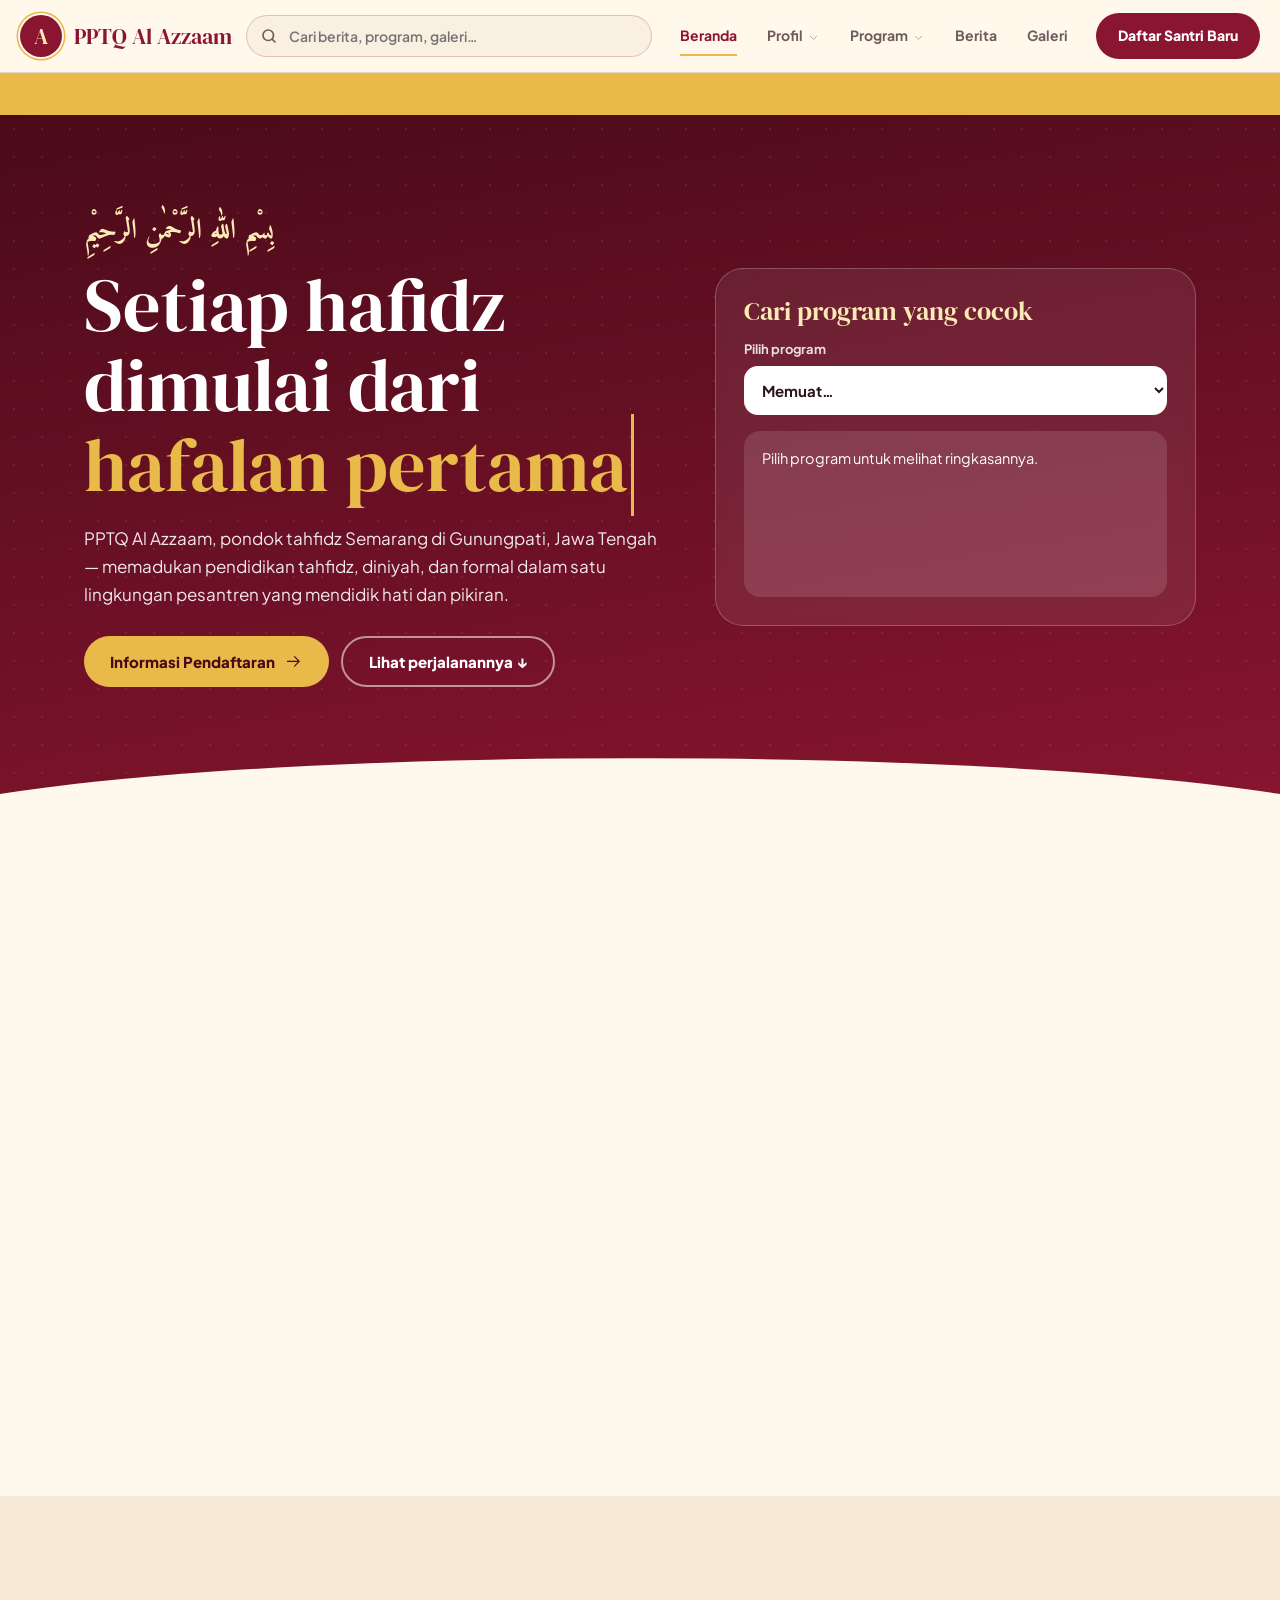
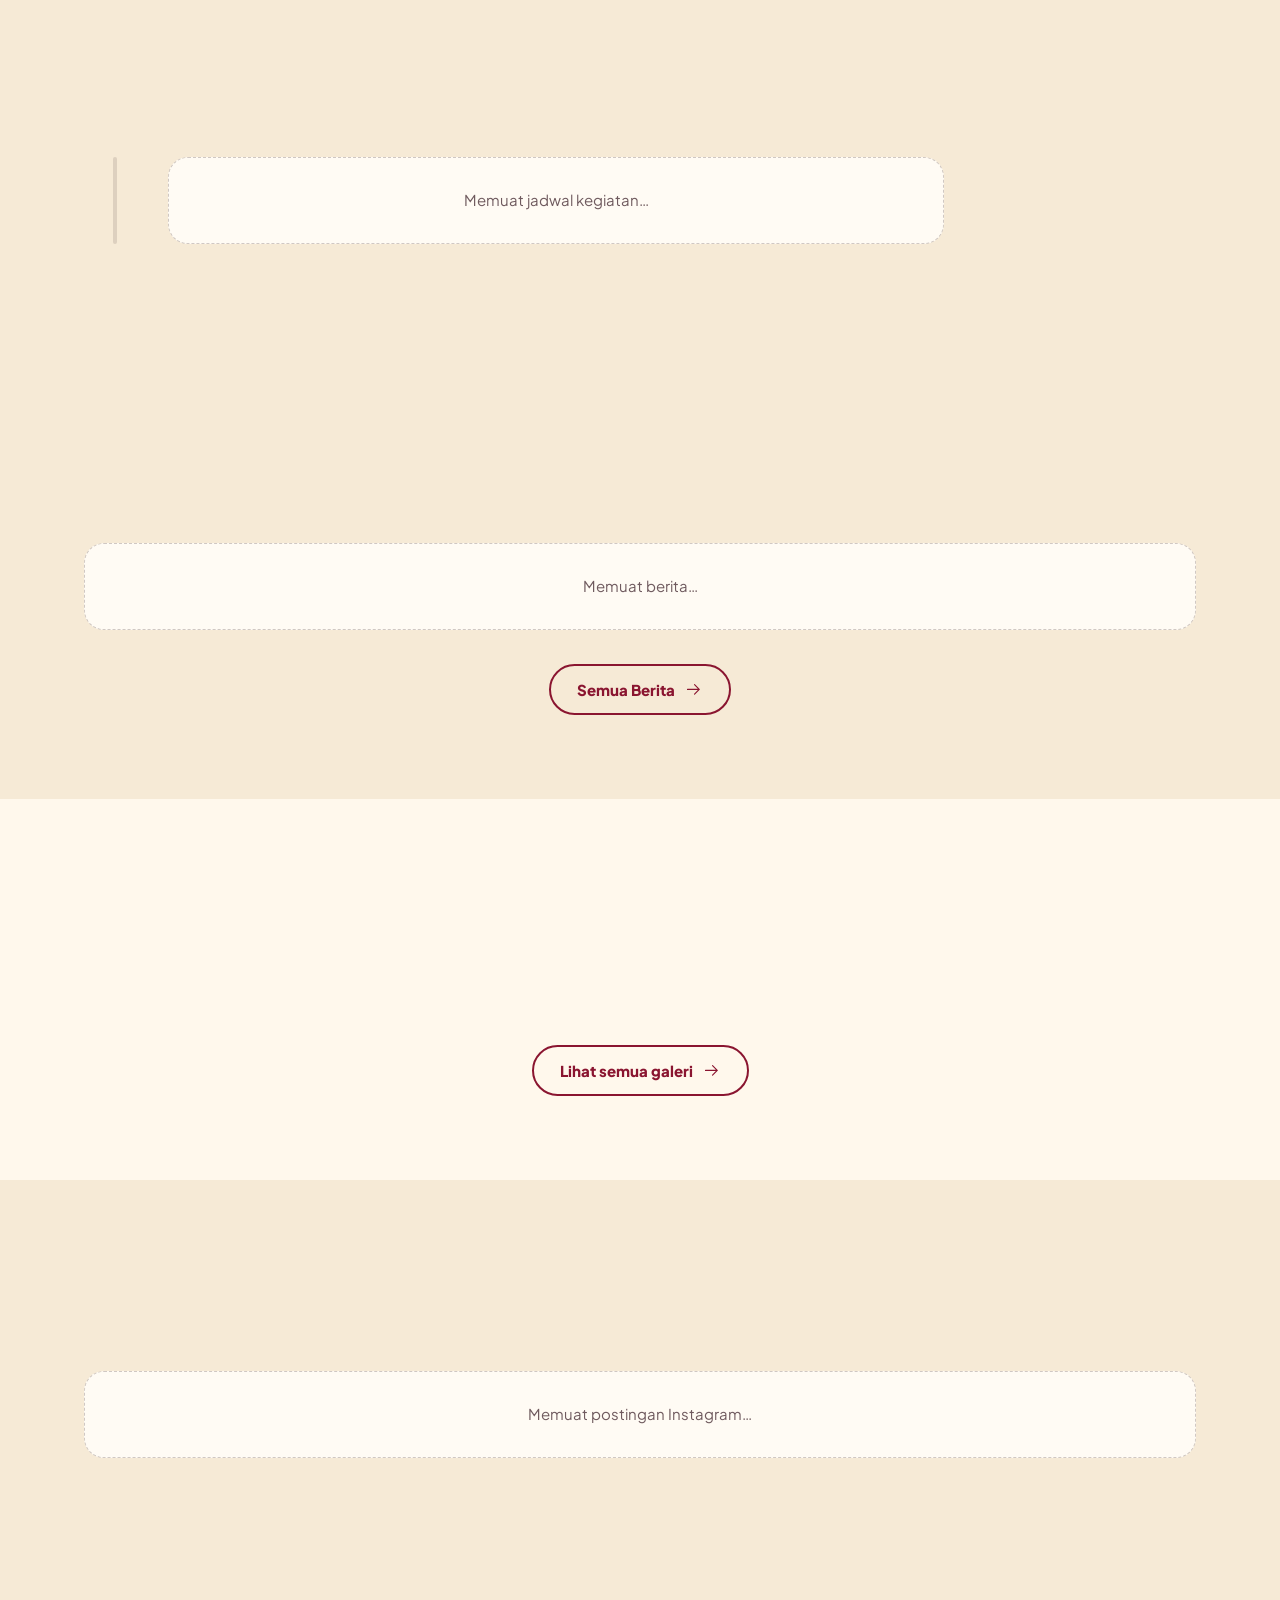
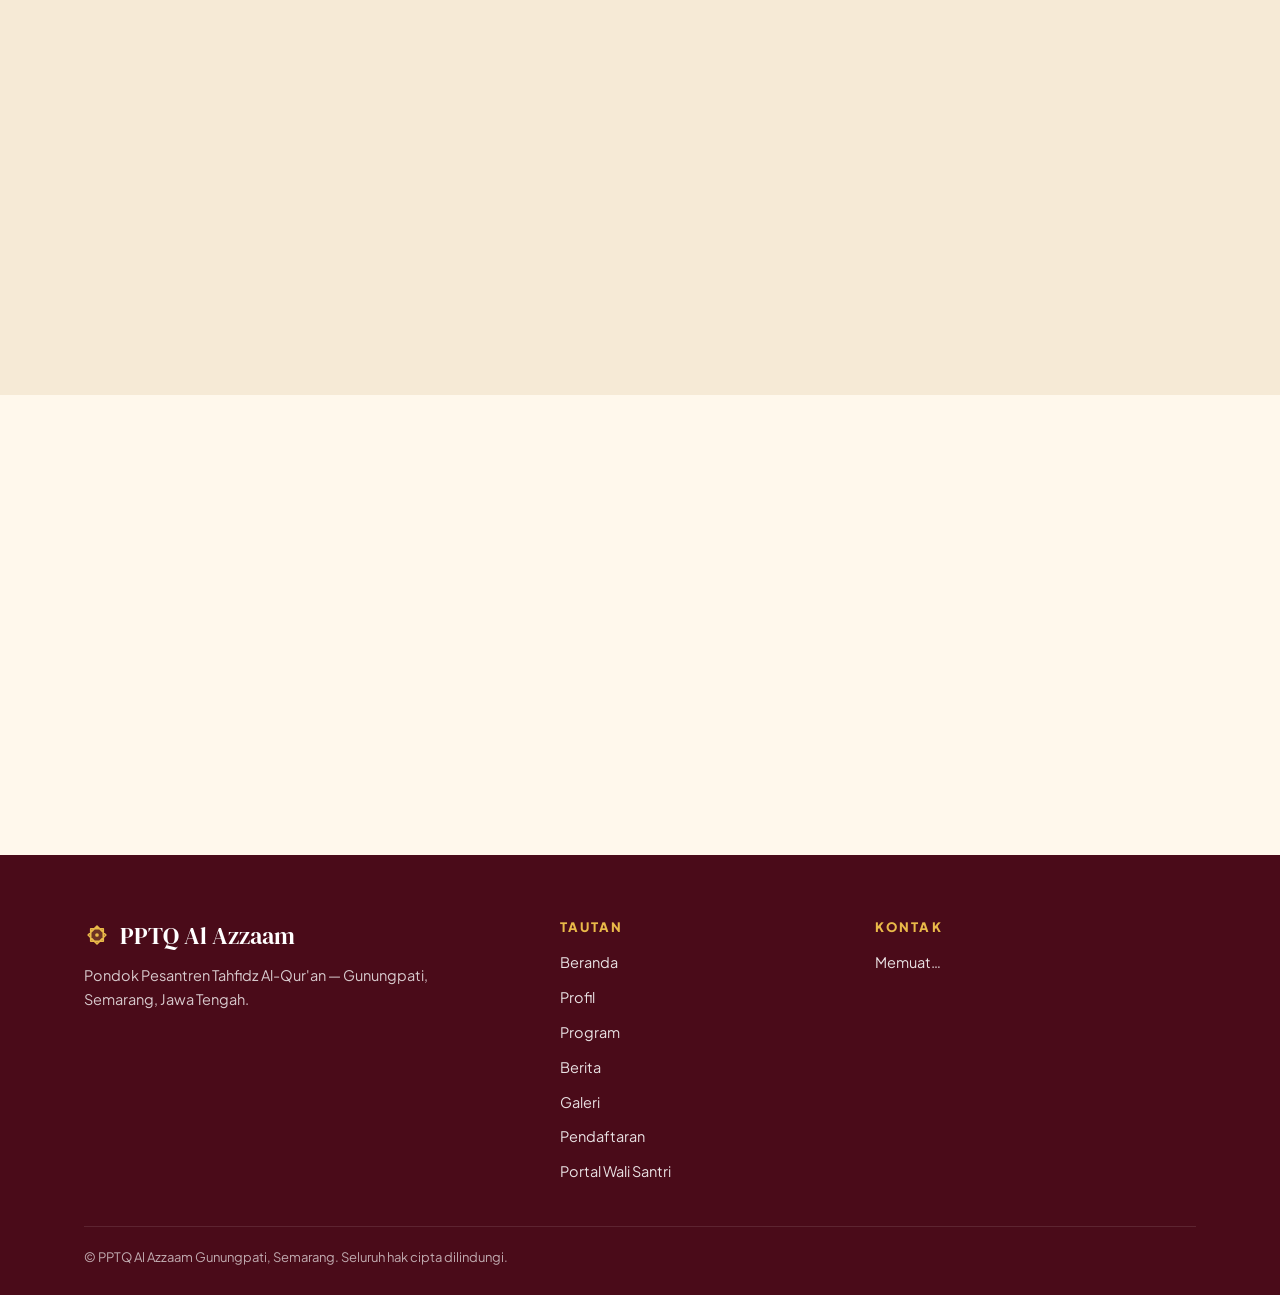
==== commit aa07bd33: "Update index.html" ====
--- a/index.html
+++ b/index.html
@@ -4,102 +4,224 @@
 
 <meta charset="UTF-8">
 <link id="faviconLink" rel="icon" type="image/svg+xml" href="data:image/svg+xml,%3Csvg xmlns=%27http://www.w3.org/2000/svg%27 viewBox=%270 0 64 64%27%3E%3Ccircle cx=%2732%27 cy=%2732%27 r=%2730%27 fill=%27%232b0810%27/%3E%3Ctext x=%2732%27 y=%2743%27 font-family=%27Georgia,serif%27 font-size=%2732%27 font-weight=%27700%27 fill=%27%23d4af37%27 text-anchor=%27middle%27%3EA%3C/text%3E%3C/svg%3E">
-<title>Profil — Pondok Tahfidz Jawa Tengah | PPTQ Al Azzaam</title>
-<meta name="description" content="Profil PPTQ Al Azzaam, pondok tahfidz Jawa Tengah di Semarang — sejarah, visi misi, dan struktur pengurus.">
-<link rel="canonical" href="https://pesantrenalazzaam.org/profil.html">
+<title>Pondok Tahfidz Semarang — PPTQ Al Azzaam | Jawa Tengah</title>
+<meta name="description" content="PPTQ Al Azzaam, pondok tahfidz Semarang di Gunungpati, Jawa Tengah — program SMP Tahfidz, MA Tahfidz, Diniyah, dan pendidikan Al-Qur'an dalam satu pesantren.">
+<link rel="canonical" href="https://pesantrenalazzaam.org/">
 <meta property="og:type" content="website">
-<meta property="og:url" content="https://pesantrenalazzaam.org/profil.html">
+<meta property="og:url" content="https://pesantrenalazzaam.org/">
 <meta property="og:site_name" content="PPTQ Al Azzaam">
 <meta property="og:locale" content="id_ID">
-<meta property="og:title" content="Profil — Pondok Tahfidz Jawa Tengah | PPTQ Al Azzaam">
-<meta property="og:description" content="Profil PPTQ Al Azzaam, pondok tahfidz Jawa Tengah di Semarang — sejarah, visi misi, dan struktur pengurus.">
+<meta property="og:title" content="Pondok Tahfidz Semarang — PPTQ Al Azzaam | Jawa Tengah">
+<meta property="og:description" content="PPTQ Al Azzaam, pondok tahfidz Semarang di Gunungpati, Jawa Tengah — program SMP Tahfidz, MA Tahfidz, Diniyah, dan pendidikan Al-Qur'an dalam satu pesantren.">
 <meta property="og:image" content="https://pesantrenalazzaam.org/og-image.jpg">
 <meta property="og:image:width" content="1200">
 <meta property="og:image:height" content="630">
 <meta name="twitter:card" content="summary_large_image">
-<meta name="twitter:title" content="Profil — Pondok Tahfidz Jawa Tengah | PPTQ Al Azzaam">
-<meta name="twitter:description" content="Profil PPTQ Al Azzaam, pondok tahfidz Jawa Tengah di Semarang — sejarah, visi misi, dan struktur pengurus.">
+<meta name="twitter:title" content="Pondok Tahfidz Semarang — PPTQ Al Azzaam | Jawa Tengah">
+<meta name="twitter:description" content="PPTQ Al Azzaam, pondok tahfidz Semarang di Gunungpati, Jawa Tengah — program SMP Tahfidz, MA Tahfidz, Diniyah, dan pendidikan Al-Qur'an dalam satu pesantren.">
 <meta name="twitter:image" content="https://pesantrenalazzaam.org/og-image.jpg">
+<script type="application/ld+json">
+{
+  "@context": "https://schema.org",
+  "@type": "EducationalOrganization",
+  "name": "PPTQ Al Azzaam",
+  "alternateName": "Pondok Pesantren Tahfidz Qur'an Al Azzaam",
+  "url": "https://pesantrenalazzaam.org/",
+  "logo": "https://pesantrenalazzaam.org/og-image.jpg",
+  "description": "Pondok tahfidz Semarang di Gunungpati, Jawa Tengah, dengan program SMP Tahfidz, MA Tahfidz, Diniyah, dan pendidikan Al-Qur'an.",
+  "address": {
+    "@type": "PostalAddress",
+    "addressLocality": "Gunungpati",
+    "addressRegion": "Jawa Tengah",
+    "addressCountry": "ID"
+  }
+}
+</script>
 <meta name="viewport" content="width=device-width, initial-scale=1.0">
 <script src="tema.js?v=1"></script>
 <link rel="preconnect" href="https://fonts.googleapis.com">
-<link href="https://fonts.googleapis.com/css2?family=Fraunces:opsz,wght@9..144,700;9..144,800&family=Plus+Jakarta+Sans:wght@400;500;600;700;800&family=Amiri:wght@700&display=swap" rel="stylesheet">
+<link href="https://fonts.googleapis.com/css2?family=DM+Serif+Display&family=Fraunces:opsz,wght@9..144,700;9..144,800&family=Plus+Jakarta+Sans:wght@400;500;600;700;800&family=Amiri:wght@700&display=swap" rel="stylesheet">
 <script src="https://cdn.jsdelivr.net/npm/@supabase/supabase-js@2/dist/umd/supabase.js"></script>
 <link rel="stylesheet" href="shared.css?v=11">
 <style>
 
-:root{--hf:'Fraunces',Georgia,serif;}
-.fx-hero{padding:84px 0 90px;}
-.fx-hero .ar{font:700 26px 'Amiri',serif;color:var(--al);}
-.fx-hero h1{font-size:clamp(40px,6vw,78px);font-weight:800;margin:8px 0 14px;}
-.fx-hero h1 em{font-style:normal;color:var(--a);}
-.fx-hero p{max-width:58ch;opacity:.9;font-size:17px;margin:0;}
-section.band{padding:80px 0;}
+:root{--hf:'DM Serif Display',Georgia,serif;}
+/* ===== Hero (desain 13 "Perjalanan") ===== */
+.hero{position:relative;color:var(--on);background:linear-gradient(170deg,var(--pd),var(--p));padding:92px 0 150px;overflow:hidden;}
+.hero::before{content:"";position:absolute;inset:0;background-image:radial-gradient(color-mix(in srgb,var(--on) 14%,transparent) 1.2px,transparent 1.2px);background-size:28px 28px;opacity:.55;}
+.hero.has-photo::before{background:var(--hero-img) center/cover;opacity:.3;mix-blend-mode:luminosity;}
+.hero::after{content:"";position:absolute;left:0;right:0;bottom:-1px;height:80px;background:var(--bg);clip-path:ellipse(60% 100% at 50% 100%);}
+.hero .wrap{position:relative;z-index:2;display:grid;grid-template-columns:minmax(0,1.1fr) minmax(0,.9fr);gap:44px;align-items:center;}
+.hero .ar{font:700 28px 'Amiri',serif;color:var(--al);}
+.hero h1{font-size:clamp(40px,6vw,74px);margin:10px 0 18px;}
+.type{color:var(--a);border-right:3px solid var(--a);padding-right:4px;animation:bl .8s infinite;}
+@keyframes bl{50%{border-color:transparent;}}
+.hero p.lead{opacity:.9;max-width:50ch;font-size:17px;margin:0;}
+.hero .btn-row{margin-top:28px;}
+.card3{background:color-mix(in srgb,var(--on) 8%,transparent);border:1px solid color-mix(in srgb,var(--on) 22%,transparent);border-radius:28px;padding:28px;backdrop-filter:blur(6px);}
+.card3 h3{font-size:26px;color:var(--al);margin-bottom:6px;}
+.card3 label{display:block;font-size:13px;opacity:.85;margin:14px 0 6px;font-weight:700;}
+.card3 select{width:100%;padding:14px;border-radius:14px;border:0;font:700 15px var(--bf);background:#fff;color:#2a1519;}
+.card3 .out{margin-top:16px;background:color-mix(in srgb,var(--on) 12%,transparent);border-radius:16px;padding:16px 18px;height:166px;overflow:hidden;display:flex;flex-direction:column;font-size:14.5px;}
+.card3 .out b{white-space:nowrap;overflow:hidden;text-overflow:ellipsis;}
+.card3 .out .d{display:-webkit-box;-webkit-line-clamp:3;-webkit-box-orient:vertical;overflow:hidden;line-height:1.5;}
+.card3 .out a{margin-top:auto!important;}
+.card3 .ppdb-line{min-height:20px;}
+.card3 .out b{display:block;font:400 22px var(--hf);color:var(--al);margin-bottom:4px;}
+.card3 .out a{display:inline-flex;margin-top:8px;font-weight:800;color:var(--a);}
+.card3 .ppdb-line{margin-top:14px;font-size:13.5px;opacity:.92;display:flex;gap:8px;align-items:center;}
+.card3 .ppdb-line::before{content:"";width:9px;height:9px;border-radius:50%;background:var(--a);box-shadow:0 0 0 4px color-mix(in srgb,var(--a) 35%,transparent);animation:pl 1.6s infinite;}
+@keyframes pl{50%{box-shadow:0 0 0 9px transparent;}}
+@media(max-width:860px){.hero{padding:64px 0 120px;}.hero .wrap{grid-template-columns:1fr;}}
+/* ===== Angka ===== */
+.stats .wrap{display:grid;grid-template-columns:repeat(3,1fr);gap:16px;margin-top:-92px;position:relative;z-index:5;}
+.stat{background:var(--bg);border-radius:26px;padding:26px 28px;box-shadow:0 26px 44px -30px var(--pd);border:1px solid var(--line);transition:transform .3s;display:flex;gap:18px;align-items:center;}
+.stat:hover{transform:translateY(-8px);}
+.stat .i{width:42px;height:42px;color:var(--p);}
+.stat b{font:400 46px var(--hf);color:var(--p);display:block;line-height:1;}
+.stat span{color:var(--mu);font-size:14px;font-weight:700;}
+@media(max-width:760px){.stats .wrap{grid-template-columns:1fr;gap:12px;margin-top:-70px;}.stat{padding:18px 22px;}.stat b{font-size:38px;}}
+section.band{padding:84px 0;}
 section.band.alt{background:var(--bg2);}
-/* kartu miring + sorot */
-.tilts{perspective:1100px;}
-.tc{position:relative;border-radius:28px;padding:32px 30px;background:var(--bg2);border:1px solid var(--line);transform-style:preserve-3d;transition:transform .15s,box-shadow .3s;overflow:hidden;display:flex;flex-direction:column;gap:10px;}
-.tc::before{content:"";position:absolute;inset:0;background:radial-gradient(260px circle at var(--gx,50%) var(--gy,50%),color-mix(in srgb,var(--a) 50%,transparent),transparent 60%);opacity:0;transition:.3s;pointer-events:none;}
-.tc:hover::before{opacity:1;}
-.tc:hover{box-shadow:0 36px 50px -32px var(--pd);}
-.tc>*{position:relative;}
-/* kartu balik */
-.fl{display:grid;gap:20px;margin-top:34px;}
-.fc{perspective:900px;cursor:pointer;}
-.fi{display:grid;}
-.ff,.fb{grid-area:1/1;border-radius:28px;padding:32px;display:flex;flex-direction:column;justify-content:center;transition:transform .7s cubic-bezier(.3,.7,.2,1),opacity 0s linear .35s;min-height:260px;}
-.ff{background:linear-gradient(160deg,var(--p),var(--pd));color:var(--on);align-items:center;text-align:center;}
-.ff .ar{font:700 34px 'Amiri',serif;line-height:1.7;color:var(--al);}
-.ff h3{font-size:44px;}
-.ff small{opacity:.75;margin-top:12px;font-weight:700;letter-spacing:.06em;}
-.fb{background:var(--a);color:var(--pd);transform:rotateY(-180deg);opacity:0;}
-.fc.fp .ff{transform:rotateY(180deg);opacity:0;}
-.fc.fp .fb{transform:rotateY(0);opacity:1;}
-.fb h3{font-size:28px;margin-bottom:10px;}
-.fb p{margin:0;font-size:15.5px;line-height:1.65;}
-.fb ol{margin:0;padding-left:20px;font-size:15.5px;line-height:1.6;}
-.fb li{margin-bottom:6px;}
-.cta{background:linear-gradient(150deg,var(--pd),var(--p));color:var(--on);border-radius:40px;padding:56px;text-align:center;position:relative;overflow:hidden;}
-.cta h2{font-size:clamp(30px,4vw,52px);font-weight:800;}
-.cta p{opacity:.88;max-width:48ch;margin:12px auto 26px;}
-@media(max-width:700px){.cta{padding:40px 24px;}}
-
-.sej{display:grid;grid-template-columns:minmax(0,.8fr) minmax(0,1.2fr);gap:50px;align-items:start;}
-.sej .big{font:800 clamp(90px,14vw,190px)/0.8 var(--hf);color:color-mix(in srgb,var(--p) 18%,transparent);}
-.sej h2{font-size:clamp(34px,4.6vw,58px);color:var(--pd);font-weight:800;margin:6px 0 0;}
-.sej-txt p{font-size:18px;color:var(--mu);margin:0 0 18px;line-height:1.8;}
-.sej-txt p:first-child::first-letter{font:800 70px/0.8 var(--hf);float:left;padding:8px 12px 0 0;color:var(--p);}
-@media(max-width:860px){.sej{grid-template-columns:1fr;gap:20px;}}
-.fl.two{grid-template-columns:repeat(2,minmax(0,1fr));}
-@media(max-width:860px){.fl.two{grid-template-columns:1fr;}}
-/* struktur */
-.org{margin-top:40px;display:flex;flex-direction:column;gap:0;align-items:center;}
-.lvl{display:flex;flex-wrap:wrap;justify-content:center;gap:18px;position:relative;padding-top:30px;width:100%;}
-.lvl:first-child{padding-top:0;}
-.lvl:not(:first-child)::before{content:"";position:absolute;top:0;left:50%;height:30px;width:2px;background:linear-gradient(var(--a),var(--p));}
-.pn{width:210px;text-align:center;padding:24px 18px;border-radius:26px;background:var(--bg);border:1px solid var(--line);}
-.pn .av{width:92px;height:92px;border-radius:50%;margin:0 auto 14px;background:linear-gradient(150deg,var(--p),var(--pd)) center/cover;display:grid;place-items:center;color:var(--al);font:800 34px var(--hf);box-shadow:0 0 0 4px var(--bg),0 0 0 6px var(--a);}
-.pn .nm{font:800 18px var(--hf);color:var(--pd);line-height:1.2;}
-.pn .jb{font-size:13.5px;color:var(--mu);margin-top:4px;font-weight:600;}
-.lvl.root .pn{width:250px;background:linear-gradient(160deg,var(--p),var(--pd));color:var(--on);}
-.lvl.root .pn .nm{color:var(--on);} .lvl.root .pn .jb{color:var(--al);}
-@media(max-width:600px){.pn{width:calc(50% - 9px);padding:18px 10px;}.pn .av{width:72px;height:72px;font-size:26px;}.lvl.root .pn{width:80%;}}
-
-.sjr{min-width:0}
-.sjt{display:flex;align-items:flex-start;transition:height .35s;gap:0;overflow-x:auto;scroll-snap-type:x mandatory;scroll-behavior:smooth;scrollbar-width:none;cursor:grab;outline:none;}
-.sjt::-webkit-scrollbar{display:none}.sjt.drag{scroll-snap-type:none;scroll-behavior:auto;cursor:grabbing;user-select:none}
-.sl1{flex:0 0 100%;scroll-snap-align:start;padding-right:36px;box-sizing:border-box;}
-.sl1 .yr{font:800 clamp(44px,6vw,76px)/1 var(--hf);color:var(--a);margin:0 0 6px;}
-.sl1 h3{font-size:clamp(24px,3vw,34px);color:var(--pd);margin:0 0 14px;font-weight:800;}
-.sl1 .ph{border-radius:18px;overflow:hidden;margin:0 0 18px;aspect-ratio:16/9;max-width:480px;}
-.sl1 .ph img{width:100%;height:100%;object-fit:cover;pointer-events:none;display:block}
-.sl1 p{font-size:18px;color:var(--mu);margin:0 0 18px;line-height:1.8;white-space:pre-line}
-.sl1 p:first-of-type::first-letter{font:800 70px/0.8 var(--hf);float:left;padding:8px 12px 0 0;color:var(--p);}
-.sjb{display:flex;justify-content:space-between;align-items:center;gap:16px;margin-top:10px}
-.sjd{display:flex;gap:8px}.sjd button{width:10px;height:10px;border-radius:99px;border:0;background:color-mix(in srgb,var(--p) 25%,transparent);cursor:pointer;padding:0;transition:.3s}.sjd button.on{width:30px;background:var(--p)}
-.sjc{display:flex;gap:8px}.sjc button{width:44px;height:44px;border-radius:50%;border:2px solid var(--p);background:none;color:var(--p);display:grid;place-items:center;cursor:pointer;transition:.25s}
-.sjc button:hover{background:var(--p);color:var(--on)}.sjc button:disabled{opacity:.3;cursor:default;background:none;color:var(--p)}
-.sjc #sjP .i{transform:rotate(180deg)}
+/* ===== Tentang ===== */
+.tentang{display:grid;grid-template-columns:minmax(0,1.1fr) minmax(0,.9fr);gap:52px;align-items:start;}
+.tentang p{color:var(--mu);white-space:pre-line;font-size:17px;margin:0 0 26px;}
+.vm-panel{display:flex;flex-direction:column;gap:18px;}
+.vm-box{background:#fff;border-radius:26px;padding:26px 28px;box-shadow:0 22px 40px -32px var(--p);border:2px solid transparent;transition:.3s;}
+.vm-box:hover{border-color:var(--a);transform:translateX(6px);}
+.vm-box h3{font-size:28px;color:var(--pd);margin-bottom:10px;display:flex;gap:12px;align-items:center;}
+.vm-box h3 .i{color:var(--a);width:26px;height:26px;}
+.vm-box ol{padding-left:20px;color:var(--mu);font-size:15px;margin:0;}
+.vm-box li{margin-bottom:6px;}
+@media(max-width:860px){.tentang{grid-template-columns:1fr;gap:30px;}}
+/* ===== Perjalanan (garis menyala saat digulir) ===== */
+.jr{position:relative;margin-top:44px;padding-left:84px;max-width:860px;}
+.jr::before{content:"";position:absolute;left:29px;top:0;bottom:0;width:4px;background:color-mix(in srgb,var(--ink) 12%,transparent);border-radius:4px;}
+.jf{position:absolute;left:29px;top:0;width:4px;background:linear-gradient(var(--a),var(--p));border-radius:4px;height:0;}
+.stp{position:relative;margin-bottom:30px;background:#fff;border-radius:26px;padding:26px 30px;border:2px solid transparent;opacity:.5;transform:translateX(-10px);transition:.5s;}
+.stp.on{opacity:1;transform:none;border-color:var(--a);box-shadow:0 26px 42px -30px var(--p);}
+.stp .dot{position:absolute;left:-70px;top:22px;width:60px;height:60px;border-radius:50%;background:#fff;border:4px solid color-mix(in srgb,var(--ink) 14%,transparent);display:grid;place-items:center;font:400 26px var(--hf);color:var(--mu);transition:.5s;}
+.stp.on .dot{background:var(--p);border-color:var(--a);color:var(--on);transform:scale(1.12);box-shadow:0 0 0 8px color-mix(in srgb,var(--a) 30%,transparent);}
+.stp .tg{display:inline-block;background:var(--al);color:var(--p);font-weight:800;font-size:12px;padding:4px 12px;border-radius:99px;margin-bottom:8px;}
+.stp h3{font-size:30px;color:var(--pd);}
+.stp p{color:var(--mu);margin:8px 0 0;}
+.stp .btn-outline-mini{margin-top:14px;}
+@media(max-width:600px){.jr{padding-left:62px;}.stp{padding:20px;}.stp .dot{left:-60px;width:50px;height:50px;font-size:22px;}.jr::before,.jf{left:23px;}}
+/* ===== Layanan ===== */
+.layanan{display:grid;grid-template-columns:repeat(3,minmax(0,1fr));gap:22px;margin-top:38px;}
+.lay-card{background:#fff;border-radius:28px;padding:32px 28px;display:flex;flex-direction:column;gap:12px;border:2px solid transparent;transition:transform .3s,border-color .3s,box-shadow .3s;box-shadow:0 22px 40px -34px var(--p);}
+.lay-card:hover{transform:translateY(-8px);border-color:var(--a);box-shadow:0 34px 48px -30px var(--p);}
+.lay-card .ic{width:60px;height:60px;border-radius:20px;background:var(--p);color:var(--on);display:grid;place-items:center;}
+.lay-card .ic .i{width:28px;height:28px;}
+.lay-card h3{font-size:26px;color:var(--pd);}
+.lay-card p{color:var(--mu);font-size:15px;margin:0;}
+.lay-card .go{margin-top:auto;padding-top:6px;font-weight:800;font-size:14px;display:inline-flex;gap:8px;align-items:center;color:var(--p);}
+@media(max-width:900px){.layanan{grid-template-columns:1fr;}}
+/* ===== Berita ===== */
+.berita-grid{display:grid;grid-template-columns:repeat(3,minmax(0,1fr));gap:22px;margin-top:36px;}
+.bk{background:#fff;border-radius:26px;overflow:hidden;display:flex;flex-direction:column;transition:transform .3s,box-shadow .3s;box-shadow:0 22px 40px -34px var(--p);}
+.bk:hover{transform:translateY(-8px);box-shadow:0 34px 48px -30px var(--p);}
+.bk .th{aspect-ratio:16/10;background:linear-gradient(135deg,var(--p),var(--pd));overflow:hidden;display:grid;place-items:center;color:var(--al);}
+.bk .th img{width:100%;height:100%;object-fit:cover;transition:transform .7s;}
+.bk:hover .th img{transform:scale(1.08);}
+.bk .th .i{width:48px;height:48px;opacity:.6;}
+.bk .bd{padding:22px 24px 26px;display:flex;flex-direction:column;gap:8px;}
+.bk .kt{font-size:11.5px;font-weight:800;letter-spacing:.12em;text-transform:uppercase;color:var(--p);}
+.bk h3{font-size:24px;color:var(--pd);line-height:1.15;}
+.bk .tg{font-size:13.5px;color:var(--mu);}
+.more-row{text-align:center;margin-top:34px;}
+@media(max-width:900px){.berita-grid{grid-template-columns:1fr;}}
+/* ===== Galeri ===== */
+.gs{display:grid;grid-template-columns:repeat(6,minmax(0,1fr));gap:12px;margin-top:34px;}
+.gs a{aspect-ratio:1;border-radius:24px;overflow:hidden;position:relative;display:block;background:var(--bg2);transition:transform .4s;}
+.gs a:nth-child(2n){border-radius:50%;}
+.gs a:nth-child(3n){border-radius:34px 8px;}
+.gs a:hover{transform:scale(1.08) rotate(-3deg);z-index:2;}
+.gs img{width:100%;height:100%;object-fit:cover;}
+@media(max-width:800px){.gs{grid-template-columns:repeat(3,minmax(0,1fr));}}
+/* ===== CTA ===== */
+.qs{background:linear-gradient(160deg,var(--pd),var(--p));color:var(--on);border-radius:36px;padding:60px 40px;text-align:center;position:relative;overflow:hidden;}
+.qs::before{content:"";position:absolute;width:420px;height:420px;border-radius:50%;right:-120px;top:-160px;background:radial-gradient(circle,color-mix(in srgb,var(--a) 45%,transparent),transparent 65%);}
+.qs h2{font-size:clamp(30px,4.2vw,54px);position:relative;}
+.qs p{opacity:.9;max-width:50ch;margin:14px auto 26px;position:relative;}
+.qs .btn{position:relative;}
+
+.tst-sum{display:flex;align-items:center;gap:14px;flex-wrap:wrap;margin:6px 0 26px;color:var(--mu);font-weight:600;}
+.tst-sum b{font-size:44px;color:var(--pd);font-family:var(--f-d,serif);line-height:1;}
+.stars{color:#f5a623;letter-spacing:2px;font-size:18px;white-space:nowrap;}
+.stars i{font-style:normal;color:color-mix(in srgb,var(--mu) 40%,transparent);}
+.tst-g{display:grid;grid-template-columns:repeat(auto-fill,minmax(290px,1fr));gap:20px;}
+.tst{background:#fff;border:1px solid var(--line);border-radius:20px;padding:22px;display:flex;flex-direction:column;gap:12px;box-shadow:0 22px 40px -34px var(--p);transition:transform .3s,box-shadow .3s;}
+.tst:hover{transform:translateY(-4px);}
+.tst p{margin:0;color:var(--ink);line-height:1.65;font-size:15px;max-height:11.6em;overflow-y:auto;padding-right:6px;overscroll-behavior:contain;scrollbar-width:thin;scrollbar-color:var(--a) transparent;white-space:pre-line;}
+.tst p::-webkit-scrollbar{width:5px}.tst p::-webkit-scrollbar-thumb{background:var(--a);border-radius:5px}
+.tst .who{display:flex;align-items:center;gap:11px;margin-top:auto;}
+.tst .av{width:42px;height:42px;border-radius:50%;background:var(--p);color:var(--on);display:grid;place-items:center;font-weight:800;overflow:hidden;flex:none;}
+.tst .av img{width:100%;height:100%;object-fit:cover;}
+.tst .who b{display:block;color:var(--pd);font-size:14.5px;}.tst .who span{font-size:12.5px;color:var(--mu);}
+.tst-foot{display:flex;gap:12px;flex-wrap:wrap;align-items:center;margin-top:26px;color:var(--mu);font-size:13px;}
+
+.tst-cta{margin-top:30px;display:flex;gap:18px;align-items:center;justify-content:space-between;flex-wrap:wrap;background:var(--bg);border:1px dashed var(--a);border-radius:20px;padding:20px 24px;}
+.tst-cta b{display:block;color:var(--pd);font-size:17px}.tst-cta span{color:var(--mu);font-size:14px}
+.tst .md{margin:-6px -6px 0;border-radius:14px;overflow:hidden;background:#000;}
+.tst .md img,.tst .md video{width:100%;max-height:260px;object-fit:cover;display:block;}
+.tst .rl{font-size:12px;color:var(--mu);}
+.tm{position:fixed;inset:0;z-index:300;background:rgba(20,5,10,.66);backdrop-filter:blur(4px);display:grid;place-items:center;padding:16px;overflow:auto;}
+.tm[hidden]{display:none}
+.tf{position:relative;background:var(--bg);border-radius:22px;padding:28px;width:min(520px,100%);max-height:94vh;overflow:auto;display:grid;gap:14px;box-shadow:0 30px 80px -20px #000;}
+.tf h3{margin:0;font-size:26px;color:var(--pd)}.tf .tn{margin:-6px 0 0;color:var(--mu);font-size:14px}
+.tf label,.tf .fld{display:grid;gap:6px;font-size:13px;font-weight:700;color:var(--pd)}
+.tf input:not([type=checkbox]),.tf select,.tf textarea{font:inherit;font-weight:500;padding:11px 13px;border:1.5px solid var(--line);border-radius:12px;background:#fff;color:var(--ink);width:100%;box-sizing:border-box}
+.tf input:focus,.tf select:focus,.tf textarea:focus{outline:2px solid var(--a);border-color:var(--a)}
+.tf small{font-weight:500;color:var(--mu)}
+.tf .ck{display:flex;gap:10px;align-items:flex-start;font-weight:500;color:var(--mu);line-height:1.5}.tf .ck input{margin-top:3px}
+.tx{position:absolute;right:14px;top:14px;width:36px;height:36px;border-radius:50%;border:0;background:var(--bg2);color:var(--pd);display:grid;place-items:center;cursor:pointer}
+.rate{display:flex;gap:4px}.rate button{border:0;background:none;font-size:32px;line-height:1;cursor:pointer;color:color-mix(in srgb,var(--mu) 40%,transparent);padding:0 2px;transition:transform .15s}
+.rate button.on{color:#f5a623}.rate button:hover{transform:scale(1.15)}
+.tmsg{font-size:14px;font-weight:600;min-height:0}.tmsg.err{color:#b3261e}.tmsg.ok{color:#1b7a3d}
+
+.stp .dot b{font:800 13px var(--hf,sans-serif);letter-spacing:-.02em;}
+.stp .tgs{display:flex;gap:8px;flex-wrap:wrap;margin-bottom:8px}.stp .tgs .tg{margin:0}.stp .tg.jm{background:var(--p);color:var(--on)}
+.kf{display:grid;grid-template-columns:repeat(4,1fr);gap:10px;margin-top:16px;}
+.kfi{position:relative;aspect-ratio:1;border:0;padding:0;border-radius:14px;overflow:hidden;cursor:zoom-in;background:var(--bg2);}
+.kfi img{width:100%;height:100%;object-fit:cover;transition:transform .5s;}.kfi:hover img{transform:scale(1.1)}
+.kfi .more{position:absolute;inset:0;background:rgba(20,5,10,.6);color:#fff;font-weight:800;font-size:22px;display:grid;place-items:center;}
+.kgl{position:fixed;inset:0;z-index:400;background:rgba(8,2,4,.94);display:none;align-items:center;justify-content:center;}
+.kgl.open{display:flex}.kgl img{max-width:min(92vw,1100px);max-height:82vh;border-radius:12px;object-fit:contain;}
+.kgl .kc{position:absolute;bottom:22px;left:0;right:0;text-align:center;color:#fff;font-weight:600;font-size:14px;}
+.kgl .kx,.kgl .kn{position:absolute;border:1.5px solid var(--a);background:rgba(4,0,2,.6);color:var(--a);border-radius:50%;width:46px;height:46px;display:grid;place-items:center;cursor:pointer;font-size:28px;line-height:1;}
+.kgl .kx{right:18px;top:18px}.kgl .kp{left:16px}.kgl .kq{right:16px}.kgl .kx .i{width:20px;height:20px}
+@media(max-width:600px){.kf{grid-template-columns:repeat(2,1fr)}.stp .dot b{font-size:11.5px}}
+
+/* Layanan informasi: versi ringkas, menempel di bawah "Tentang kami" */
+.lay-s{padding-top:0!important;padding-bottom:34px!important;}
+.lay-s .eb{font-size:11.5px}
+.lay-t{font-size:clamp(20px,2.4vw,26px);color:var(--pd);margin:4px 0 0;font-weight:800;}
+.lay-s .layanan{margin-top:16px;gap:14px;}
+.lay-s .lay-card{align-content:center;display:grid;grid-template-columns:auto 1fr;column-gap:14px;row-gap:2px;align-items:center;padding:16px 18px;border-radius:18px;box-shadow:0 14px 26px -24px var(--p);}
+.lay-s .lay-card:hover{transform:translateY(-3px);box-shadow:0 18px 30px -22px var(--p);}
+.lay-s .lay-card .ic{grid-row:1/4;width:44px;height:44px;border-radius:14px;}
+.lay-s .lay-card .ic .i{width:22px;height:22px;}
+.lay-s .lay-card h3{font-size:17px;margin:0;}
+.lay-s .lay-card p{font-size:13px;line-height:1.45;}
+.lay-s .lay-card .go{padding-top:2px;font-size:12.5px;margin-top:0;}
+.lay-s .lay-card .go .i{width:14px;height:14px}
+
+.tst.tl{text-decoration:none;align-items:flex-start;gap:8px;border-style:dashed;border-color:var(--a);}
+.tst.tl .gm{width:44px;height:44px;border-radius:14px;background:var(--p);color:var(--on);display:grid;place-items:center;margin-bottom:4px}.tst.tl .gm .i{width:22px;height:22px}
+.tst.tl b{color:var(--pd);font-size:17px}.tst.tl p{max-height:none;overflow:visible}
+.tst.tl .go{margin-top:auto;font-weight:800;font-size:13.5px;color:var(--p);display:inline-flex;gap:6px;align-items:center}
+.tst.tl:hover{border-color:var(--p)}
+
+.tst-g.slide{display:flex;gap:20px;overflow-x:auto;scroll-snap-type:x mandatory;scroll-behavior:smooth;padding:6px 4px 26px;margin:0 -4px;scrollbar-width:none;}
+.tst-g.slide::-webkit-scrollbar{display:none}
+.tst-g.slide .tst{flex:0 0 min(340px,84vw);scroll-snap-align:start;}
+.tst-nav{display:flex;align-items:center;justify-content:space-between;gap:14px;margin:4px 0 0;}
+.tst-nav .d{display:flex;gap:7px}.tst-nav .d button{width:9px;height:9px;border-radius:99px;border:0;padding:0;background:color-mix(in srgb,var(--p) 25%,transparent);cursor:pointer;transition:.3s}.tst-nav .d button.on{width:26px;background:var(--p)}
+.tst-nav .c{display:flex;gap:8px}.tst-nav .c button{width:44px;height:44px;border-radius:50%;border:2px solid var(--p);background:none;color:var(--p);display:grid;place-items:center;cursor:pointer;transition:.25s}
+.tst-nav .c button:hover{background:var(--p);color:var(--on)}.tst-nav .c button:disabled{opacity:.3;cursor:default;background:none;color:var(--p)}
+.tst-nav .c button:first-child .i{transform:rotate(180deg)}
+
 
 </style>
 </head>
@@ -125,9 +247,9 @@
       <div class="sres" id="navRes" hidden></div>
     </div>
     <div class="nav-links" id="navLinks">
-      <a href="index.html">Beranda</a>
+      <a href="index.html" class="active">Beranda</a>
       <div class="nav-item">
-        <a href="profil.html" class="nav-top-link active">Profil <span class="nav-caret"><svg class="i"><use href="#i-caret"/></svg></span></a>
+        <a href="profil.html" class="nav-top-link">Profil <span class="nav-caret"><svg class="i"><use href="#i-caret"/></svg></span></a>
         <div class="dropdown-menu">
           <a href="profil.html#sejarah">Sejarah</a>
           <a href="profil.html#visimisi">Visi &amp; Misi</a>
@@ -152,41 +274,147 @@
 <div class="ticker-wrap" id="tickerWrap"><div class="ticker-track" id="tickerTrack">Memuat info terkini…</div></div>
 <main data-lay="main">
 
-  <header class="fx-hero">
-    <div class="wrap">
-      <div class="ar">اَلْحَمْدُ لِلّٰهِ رَبِّ الْعَالَمِيْنَ</div>
-      <h1>Profil <em>lembaga</em></h1>
-      <p>Mengenal lebih dekat PPTQ Al Azzaam, pondok tahfidz Jawa Tengah yang berlokasi di Semarang — sejarah, visi-misi, dan orang-orang di baliknya.</p>
-    </div>
-  </header>
-  <section class="band" id="sejarah" style="scroll-margin-top:80px;">
-    <div class="wrap sej">
-      <div class="rv"><div class="big">“</div><div class="eb">Sejarah</div><h2>Perjalanan kami</h2></div>
-      <div class="sjr rv">
-        <div class="sjt" id="sjTrack" data-dyn tabindex="0" aria-label="Slide sejarah"><div class="sej-txt" id="sejarahText">Memuat…</div></div>
-        <div class="sjb"><div class="sjd" id="sjDots"></div><div class="sjc" id="sjCtl"><button type="button" id="sjP" aria-label="Sebelumnya"><svg class="i"><use href="#i-arrow"/></svg></button><button type="button" id="sjN" aria-label="Berikutnya"><svg class="i"><use href="#i-arrow"/></svg></button></div></div>
+  <section class="hero" id="heroSection">
+    <div class="wrap">
+      <div>
+        <div class="ar">بِسْمِ اللهِ الرَّحْمٰنِ الرَّحِيْمِ</div>
+        <h1>Setiap hafidz dimulai dari <span class="type" id="ty"></span></h1>
+        <p class="lead">PPTQ Al Azzaam, pondok tahfidz Semarang di Gunungpati, Jawa Tengah — memadukan pendidikan tahfidz, diniyah, dan formal dalam satu lingkungan pesantren yang mendidik hati dan pikiran.</p>
+        <div class="btn-row"><a href="ppdb.html" class="btn btn-a mg">Informasi Pendaftaran <svg class="i"><use href="#i-arrow"/></svg></a><a href="#jalan" class="btn btn-o mg">Lihat perjalanannya ↓</a></div>
       </div>
-    </div>
-  </section>
-  <section class="band alt" id="visimisi" style="scroll-margin-top:80px;">
-    <div class="wrap">
-      <div class="eb rv">Visi &amp; Misi</div>
-      <h2 class="sec-t rv">Ketuk kartu untuk membaliknya</h2>
-      <div class="fl two">
-        <div class="fc rv"><div class="fi"><div class="ff"><div class="ar">رُؤْيَتُنَا</div><h3>Visi</h3><small>ketuk untuk membaca</small></div><div class="fb"><h3>Visi</h3><ol id="visiText" data-dyn></ol></div></div></div>
-        <div class="fc rv"><div class="fi"><div class="ff"><div class="ar">رِسَالَتُنَا</div><h3>Misi</h3><small>ketuk untuk membaca</small></div><div class="fb"><h3>Misi</h3><ol id="misiText" data-dyn></ol></div></div></div>
+      <aside class="card3" data-dyn>
+        <h3>Cari program yang cocok</h3>
+        <label for="selProg">Pilih program</label>
+        <select id="selProg"><option>Memuat…</option></select>
+        <div class="out" id="progOut">Pilih program untuk melihat ringkasannya.</div>
+        <div class="ppdb-line" id="ppdbLine" style="display:none"></div>
+      </aside>
+    </div>
+  </section>
+
+  <section class="stats">
+    <div class="wrap">
+      <div class="stat rv"><svg class="i"><use href="#i-users"/></svg><div><b id="stSantri" data-dyn>–</b><span>Santri aktif</span></div></div>
+      <div class="stat rv"><svg class="i"><use href="#i-cap"/></svg><div><b id="stUstadz" data-dyn>–</b><span>Asatidzah &amp; pengajar</span></div></div>
+      <div class="stat rv"><svg class="i"><use href="#i-quran"/></svg><div><b id="stProgram" data-dyn>–</b><span>Program pendidikan</span></div></div>
+    </div>
+  </section>
+
+  <section class="band" id="tentang">
+    <div class="wrap tentang">
+      <div class="rv">
+        <div class="eb">Tentang kami</div>
+        <h2 class="sec-t">Tentang Pondok</h2>
+        <p id="tentangText" data-dyn>Memuat…</p>
+        <a href="profil.html" class="btn mg">Selengkapnya <svg class="i"><use href="#i-arrow"/></svg></a>
       </div>
-    </div>
-  </section>
-  <section class="band" id="struktur" style="scroll-margin-top:80px;">
-    <div class="wrap">
-      <div class="eb rv">Struktur pengurus</div>
-      <h2 class="sec-t rv">Diasuh &amp; dikelola oleh</h2>
-      <div class="org tilts" id="strukturTree" data-dyn><div class="empty-state">Memuat…</div></div>
-    </div>
-  </section>
-  <section class="band" style="padding-top:0">
-    <div class="wrap"><div class="cta rv"><h2>Bergabung bersama kami</h2><p>Pendaftaran santri baru dibuka. Amanahkan pendidikan Al‑Qur'an putra‑putri Anda.</p><a class="btn btn-a mg" href="ppdb.html">Informasi Pendaftaran →</a></div></div>
+      <div class="vm-panel">
+        <div class="vm-box rv"><h3><svg class="i"><use href="#i-target"/></svg> Visi</h3><ol id="accVisi" data-dyn></ol></div>
+        <div class="vm-box rv"><h3><svg class="i"><use href="#i-compass"/></svg> Misi</h3><ol id="accMisi" data-dyn></ol></div>
+      </div>
+    </div>
+  </section>
+
+  <section class="band lay-s" id="layanan">
+    <div class="wrap">
+      <div class="eb rv">Layanan informasi</div>
+      <h2 class="lay-t rv">Untuk Siapa Anda Berkunjung?</h2>
+      <div class="layanan">
+        <a class="lay-card rv" href="ppdb.html">
+          <span class="ic"><svg class="i"><use href="#i-cap"/></svg></span>
+          <h3>Calon Santri &amp; Wali</h3>
+          <p>Cari tahu syarat, jadwal, dan biaya pendaftaran santri baru tahun ini.</p>
+          <span class="go">Lihat informasi PPDB <svg class="i"><use href="#i-arrow"/></svg></span>
+        </a>
+        <a class="lay-card rv" href="https://tahfidzalazzaam.com">
+          <span class="ic"><svg class="i"><use href="#i-quran"/></svg></span>
+          <h3>Wali Santri</h3>
+          <p>Pantau perkembangan hafalan dan kehadiran putra-putri Anda lewat Portal Al-Hafizh.</p>
+          <span class="go">Masuk portal <svg class="i"><use href="#i-arrow"/></svg></span>
+        </a>
+        <a class="lay-card rv" href="#kontak">
+          <span class="ic"><svg class="i"><use href="#i-donate"/></svg></span>
+          <h3>Umum &amp; Donatur</h3>
+          <p>Kenali profil lembaga dan salurkan infaq untuk mendukung pendidikan santri.</p>
+          <span class="go">Lihat kontak kami <svg class="i"><use href="#i-arrow"/></svg></span>
+        </a>
+      </div>
+    </div>
+  </section>
+
+  <section class="band alt" id="jalan">
+    <div class="wrap">
+      <div class="eb rv">Jadwal kegiatan santri</div>
+      <h2 class="sec-t rv">Sehari di Al Azzaam</h2>
+      <p class="sub rv">Gulir ke bawah, ikuti perjalanan santri dari subuh hingga malam.</p>
+      <div class="jr" id="jr" data-dyn><div class="jf" id="jf"></div><div class="empty-state">Memuat jadwal kegiatan…</div></div>
+    </div>
+  </section>
+
+  <section class="band alt" id="berita">
+    <div class="wrap">
+      <div class="eb rv">Kabar terbaru</div>
+      <h2 class="sec-t rv">Berita &amp; Kegiatan Santri</h2>
+      <div class="berita-grid" id="beritaGrid" data-dyn><div class="empty-state">Memuat berita…</div></div>
+      <div class="more-row"><a class="btn btn-line mg" href="berita.html">Semua Berita <svg class="i"><use href="#i-arrow"/></svg></a></div>
+    </div>
+  </section>
+
+  <section class="band" id="galeri">
+    <div class="wrap">
+      <div class="eb rv">Galeri</div>
+      <h2 class="sec-t rv">Potret Kegiatan</h2>
+      <div class="gs" id="miniGaleriGrid" data-dyn></div>
+      <div class="more-row"><a class="btn btn-line mg" href="galeri.html">Lihat semua galeri <svg class="i"><use href="#i-arrow"/></svg></a></div>
+    </div>
+  </section>
+
+  <section class="band alt" id="instagram">
+    <div class="wrap">
+      <div class="eb rv"><svg class="i" style="width:16px;height:16px;"><use href="#i-camera"/></svg> Update Instagram</div>
+      <h2 class="sec-t rv">Dari Layar Kami</h2>
+      <div class="ig-embed-grid" id="igGridHome" data-dyn><div class="empty-state">Memuat postingan Instagram…</div></div>
+    </div>
+  </section>
+
+  <section class="band alt" id="testimoni">
+    <div class="wrap">
+      <div class="eb rv"><svg class="i" style="width:16px;height:16px;"><use href="#i-quote"/></svg> Kata Mereka</div>
+      <h2 class="sec-t rv">Testimoni Wali &amp; Alumni</h2>
+      <div class="tst-sum rv" id="tstSum" data-dyn></div>
+      <div class="tst-g" id="tstGrid" data-dyn></div>
+      <div class="tst-nav" id="tstNav" style="display:none"><div class="d" id="tstDots"></div><div class="c"><button type="button" id="tstP" aria-label="Sebelumnya"><svg class="i"><use href="#i-arrow"/></svg></button><button type="button" id="tstN" aria-label="Berikutnya"><svg class="i"><use href="#i-arrow"/></svg></button></div></div>
+      <div class="tst-foot" id="tstFoot" data-dyn></div>
+      <div class="tst-cta rv"><div><b>Pernah bersama kami?</b><span>Bagikan pengalaman Anda — boleh dengan foto atau video. Ulasan tampil setelah disetujui admin.</span></div><button type="button" class="btn btn-a mg" id="tstOpen">Tulis ulasan</button></div>
+    </div>
+  </section>
+
+
+<div class="tm" id="tstModal" role="dialog" aria-modal="true" aria-labelledby="tstT" hidden>
+  <form class="tf" id="tstForm" novalidate>
+    <button type="button" class="tx" id="tstX" aria-label="Tutup"><svg class="i"><use href="#i-close"/></svg></button>
+    <h3 id="tstT">Tulis ulasan</h3>
+    <p class="tn">Ulasan akan kami tinjau dulu sebelum ditampilkan.</p>
+    <label>Nama<input name="nama" maxlength="80" required autocomplete="name"></label>
+    <label>Anda adalah<select name="peran"><option>Wali santri</option><option>Alumni</option><option>Santri</option><option>Tamu / pengunjung</option><option>Lainnya</option></select></label>
+    <div class="fld"><span>Penilaian</span><div class="rate" id="tstRate" role="radiogroup" aria-label="Bintang"></div></div>
+    <label>Ulasan Anda<textarea name="isi" rows="5" maxlength="1200" required placeholder="Ceritakan pengalaman Anda…"></textarea></label>
+    <label>Foto atau video (opsional)<input type="file" name="media" accept="image/*,video/mp4,video/webm,video/quicktime"><small>Foto otomatis diperkecil. Video maksimal 25 MB.</small></label>
+    <input type="text" name="situs" tabindex="-1" autocomplete="off" aria-hidden="true" style="position:absolute;left:-9999px;opacity:0">
+    <label class="ck"><input type="checkbox" name="setuju" required> Saya setuju ulasan dan media ini ditampilkan di website setelah disetujui admin.</label>
+    <div class="tmsg" id="tstMsg" role="status"></div>
+    <button class="btn btn-a" id="tstSend" type="submit">Kirim ulasan</button>
+  </form>
+</div>
+
+  <section class="band" id="ppdb">
+    <div class="wrap">
+      <div class="qs rv">
+        <h2>Pendaftaran Santri Baru Dibuka</h2>
+        <p>Amanahkan pendidikan Al-Qur'an putra-putri Anda bersama kami.</p>
+        <a href="ppdb.html" class="btn btn-a mg" id="ctaBtn">Informasi &amp; Pendaftaran <svg class="i"><use href="#i-arrow"/></svg></a>
+      </div>
+    </div>
   </section>
 
 </main>
@@ -229,67 +457,232 @@
 <script src="layout.js?v=3"></script>
 <script>
 
-$$('.fc').forEach(f=>f.onclick=()=>f.classList.toggle('fp'));
-
-async function loadSejarah(map){
-  const T = document.getElementById('sjTrack');
-  const {data} = await sb.from('sejarah_pondok').select('*').eq('status','published').order('urutan');
-  if(data && data.length){
-    T.innerHTML = data.map(k=>`<article class="sl1">
-      ${k.tahun?`<div class="yr">${esc(k.tahun)}</div>`:''}<h3>${esc(k.judul)}</h3>
-      ${k.foto_url?`<div class="ph"><img src="${esc(k.foto_url)}" alt="${esc(k.judul)}" loading="lazy" draggable="false"></div>`:''}
-      ${(k.isi||'').split(/\n\s*\n|\n/).map(x=>x.trim()).filter(Boolean).map(x=>`<p>${esc(x)}</p>`).join('')}</article>`).join('');
-  } else {
-    const paras = (map.profil_sejarah||'').split(/\n\s*\n|\n/).map(s=>s.trim()).filter(Boolean);
-    T.innerHTML = `<article class="sl1">${paras.length ? paras.map(p=>`<p>${esc(p)}</p>`).join('') : '<p>Sejarah belum diisi. Tambahkan lewat panel admin → Sejarah Pondok.</p>'}</article>`;
-  }
-  sjInit();
-}
-function sjInit(){
-  const T = document.getElementById('sjTrack'), S = [...T.children], D = document.getElementById('sjDots');
-  const P = document.getElementById('sjP'), N = document.getElementById('sjN'), C = document.getElementById('sjCtl');
-  document.querySelector('.sjb').style.display = S.length > 1 ? '' : 'none';
-  D.innerHTML = S.length > 1 ? S.map((_,i)=>`<button type="button" aria-label="Slide ${i+1}"></button>`).join('') : '';
-  const step = ()=> S[0] ? S[0].offsetWidth : 300;
-  const cur = ()=> Math.min(S.length-1, Math.round(T.scrollLeft / step()));
-  function fit(){ const sl = S[cur()]; if(sl) T.style.height = sl.offsetHeight + 'px'; }
-  T.querySelectorAll('img').forEach(im=>im.addEventListener('load', fit));
-  function upd(){ fit(); const i = cur(), end = T.scrollLeft + T.clientWidth >= T.scrollWidth - 4;
-    P.disabled = T.scrollLeft < 4; N.disabled = end;
-    [...D.children].forEach((b,k)=>b.classList.toggle('on', end ? k===S.length-1 : k===i)); }
-  P.onclick = ()=>T.scrollBy({left:-step()}); N.onclick = ()=>T.scrollBy({left:step()});
-  [...D.children].forEach((b,i)=>b.onclick = ()=>T.scrollTo({left:i*step()}));
-  T.addEventListener('scroll', upd, {passive:true}); addEventListener('resize', upd);
-  T.addEventListener('keydown', e=>{ if(e.key==='ArrowRight') N.click(); if(e.key==='ArrowLeft') P.click(); });
-  // geser dengan mouse (drag)
-  let down = false, sx = 0, sl = 0, moved = false;
-  T.addEventListener('mousedown', e=>{ down = true; moved = false; sx = e.pageX; sl = T.scrollLeft; });
-  addEventListener('mouseup', ()=>{ if(!down) return; down = false; T.classList.remove('drag'); if(moved){ const i = Math.round(T.scrollLeft / step()); T.scrollTo({left:i*step()}); } });
-  addEventListener('mousemove', e=>{ if(!down) return; const dx = e.pageX - sx; if(Math.abs(dx) > 4){ moved = true; T.classList.add('drag'); } T.scrollLeft = sl - dx; });
-  upd();
-}
-async function loadProfil(){
+const ICONS = {'Tahfidz':'quran','Diniyah':'dome','SMP':'school','MA':'cap'};
+let PROG = [];
+
+const TYW = ['hafalan pertama','niat yang lurus','satu ayat','doa orang tua'];
+/* kunci tinggi judul: ukur semua kata, pakai yang tertinggi, supaya halaman tidak bergeser saat teks berganti */
+function lockH1(){
+  const ty = $('#ty'), h = ty && ty.closest('h1'); if(!h) return;
+  const keep = ty.textContent; h.style.minHeight = '';
+  let mx = 0; TYW.forEach(w=>{ ty.textContent = w; mx = Math.max(mx, h.offsetHeight); });
+  ty.textContent = keep; h.style.minHeight = mx + 'px';
+}
+lockH1(); addEventListener('resize', lockH1); if(document.fonts && document.fonts.ready) document.fonts.ready.then(lockH1);
+typeWords($('#ty'), TYW);
+
+function setStat(id, val){
+  const el = document.getElementById(id); if(!el) return;
+  const v = (val == null || val === '') ? '—' : String(val).trim();
+  if(/^\d+$/.test(v)){
+    el.setAttribute('data-n', v); el.__cu = 0; el.textContent = '0';
+    const r = el.closest('.rv');
+    if(!r || r.classList.contains('on')) countUp(el);
+  } else el.textContent = v;
+}
+async function loadPengaturan(){
   const {data} = await sb.from('pengaturan_situs').select('key,value');
   const map = {}; (data||[]).forEach(r=>map[r.key]=r.value);
-  loadSejarah(map);
-  const li = t => (t||'').split('\n').map(s=>s.trim()).filter(Boolean).map(s=>`<li>${esc(s)}</li>`).join('');
-  document.getElementById('visiText').innerHTML = li(map.profil_visi) || '<li>Konten visi belum diisi (key: profil_visi).</li>';
-  document.getElementById('misiText').innerHTML = li(map.profil_misi) || '<li>Konten misi belum diisi (key: profil_misi).</li>';
-}
-// Struktur Pengurus: ditampilkan per tingkat (atasan → bawahan) berdasarkan "Atasan Langsung" (parent_id)
-async function loadStruktur(){
-  const {data, error} = await sb.from('struktur_pengurus').select('*').order('urutan');
-  const box = document.getElementById('strukturTree');
-  if(error || !data || data.length===0){ box.innerHTML = '<div class="empty-state">Data pengurus belum diisi. Tambahkan lewat panel admin.</div>'; return; }
-  const byId = {}; data.forEach(p=>byId[p.id] = Object.assign({}, p, {lv:null}));
-  const depth = p=>{ if(p.lv!==null) return p.lv; let d = 0, c = p, g = 0; while(c.parent_id && byId[c.parent_id] && g++ < 20){ c = byId[c.parent_id]; d++; } return p.lv = d; };
-  const levels = [];
-  Object.values(byId).forEach(p=>{ const d = depth(p); (levels[d] = levels[d] || []).push(p); });
-  const ini = n => String(n||'?').replace(/^(KH\.?|Ust\.?|Ustzh\.?|Ustadz|Ustadzah|Dr\.?|H\.?|Hj\.?)\s+/i,'').trim().charAt(0).toUpperCase();
-  box.innerHTML = levels.filter(Boolean).map((arr,i)=>`<div class="lvl ${i===0?'root':''}">${arr.map(n=>`
-    <div class="pn tc rv"><div class="av" ${n.foto_url?`style="background-image:url('${esc(n.foto_url)}')"`:''}>${n.foto_url?'':ini(n.nama)}</div><div class="nm">${esc(n.nama)}</div><div class="jb">${esc(n.jabatan||'')}</div></div>`).join('')}</div>`).join('');
-}
-loadProfil(); loadStruktur();
+  setStat('stSantri', map.jumlah_santri);
+  setStat('stUstadz', map.jumlah_ustadz);
+  document.getElementById('tentangText').textContent = map.ringkasan_tentang || 'Ringkasan profil pondok akan tampil di sini. Isi lewat panel admin (Pengaturan Situs → Ringkasan Singkat).';
+  const toItems = (text, fb) => {
+    const items = (text||'').split('\n').map(s=>s.trim()).filter(Boolean);
+    return items.length ? items.map(s=>`<li>${esc(s)}</li>`).join('') : `<li>${fb}</li>`;
+  };
+  document.getElementById('accVisi').innerHTML = toItems(map.profil_visi, 'Konten visi belum diisi.');
+  document.getElementById('accMisi').innerHTML = toItems(map.profil_misi, 'Konten misi belum diisi.');
+}
+async function loadProgram(){
+  const {data, error} = await sb.from('program').select('*').order('urutan');
+  if(error || !data || data.length===0){
+    document.getElementById('selProg').innerHTML = '<option>Belum ada program</option>';
+    setStat('stProgram', 0);
+    return;
+  }
+  PROG = data;
+  setStat('stProgram', data.length);
+  const sel = document.getElementById('selProg');
+  sel.innerHTML = data.map((p,i)=>`<option value="${i}">${esc(p.nama)}</option>`).join('');
+  sel.onchange = showProg; showProg();
+}
+let KEG = [];
+async function loadKegiatan(){
+  const jr = document.getElementById('jr'); if(!jr) return;
+  const {data, error} = await sb.from('kegiatan_santri').select('*').eq('status','published').order('urutan');
+  if(error || !data || !data.length){ jr.innerHTML = '<div class="jf" id="jf"></div><div class="empty-state">Jadwal kegiatan belum diisi. Tambahkan lewat panel admin → Jadwal Kegiatan.</div>'; return; }
+  KEG = data;
+  jr.innerHTML = '<div class="jf" id="jf"></div>' + data.map((k,i)=>{
+    const fo = Array.isArray(k.foto_urls) ? k.foto_urls.filter(Boolean) : [];
+    const jam = [k.jam_mulai,k.jam_selesai].filter(Boolean).join(' – ');
+    return `<div class="stp"><span class="dot"><b>${esc(k.jam_mulai||i+1)}</b></span>
+      <div class="tgs">${k.hari?`<span class="tg">${esc(k.hari)}</span>`:''}${k.jam_selesai?`<span class="tg jm">${esc(jam)}</span>`:''}</div>
+      <h3>${esc(k.judul)}</h3>
+      ${k.deskripsi?`<p>${esc(k.deskripsi)}</p>`:''}
+      ${fo.length?`<div class="kf">${fo.slice(0,4).map((u,n)=>`<button type="button" class="kfi" data-k="${i}" data-n="${n}" aria-label="Lihat foto ${n+1}"><img src="${esc(u)}" alt="${esc(k.judul)}" loading="lazy">${n===3&&fo.length>4?`<span class="more">+${fo.length-4}</span>`:''}</button>`).join('')}</div>`:''}
+    </div>`;
+  }).join('');
+  jr.querySelectorAll('.kfi').forEach(b=>b.onclick=()=>kgOpen(+b.dataset.k,+b.dataset.n));
+  journey();
+}
+let kgK = 0, kgN = 0;
+function kgOpen(k,n){
+  kgK = k; kgN = n;
+  let L = document.getElementById('kgLb');
+  if(!L){
+    L = document.createElement('div'); L.id = 'kgLb'; L.className = 'kgl';
+    L.innerHTML = '<button class="kx" aria-label="Tutup"><svg class="i"><use href="#i-close"/></svg></button><button class="kn kp" aria-label="Sebelumnya">‹</button><img alt=""><button class="kn kq" aria-label="Berikutnya">›</button><div class="kc"></div>';
+    document.body.appendChild(L);
+    L.onclick = e=>{ if(e.target===L || e.target.closest('.kx')) L.classList.remove('open'); };
+    L.querySelector('.kp').onclick = e=>{ e.stopPropagation(); kgStep(-1); };
+    L.querySelector('.kq').onclick = e=>{ e.stopPropagation(); kgStep(1); };
+    addEventListener('keydown', e=>{ if(!L.classList.contains('open')) return; if(e.key==='Escape') L.classList.remove('open'); if(e.key==='ArrowLeft') kgStep(-1); if(e.key==='ArrowRight') kgStep(1); });
+  }
+  L.classList.add('open'); kgShow();
+}
+function kgStep(d){ const fo = KEG[kgK].foto_urls; kgN = (kgN + d + fo.length) % fo.length; kgShow(); }
+function kgShow(){
+  const L = document.getElementById('kgLb'), fo = KEG[kgK].foto_urls;
+  L.querySelector('img').src = fo[kgN];
+  L.querySelector('.kc').textContent = KEG[kgK].judul + ' · ' + (kgN+1) + '/' + fo.length;
+  L.querySelectorAll('.kn').forEach(b=>b.style.display = fo.length>1 ? '' : 'none');
+}
+
+function showProg(){
+  const p = PROG[+document.getElementById('selProg').value]; if(!p) return;
+  const d = p.deskripsi || '';
+  document.getElementById('progOut').innerHTML = `<b>${esc(p.nama)}</b><span class="d">${esc(d)}</span><a href="program.html${p.jenjang?'?jenjang='+encodeURIComponent(p.jenjang):''}">Lihat detail program →</a>`;
+}
+function journey(){
+  const jr = document.getElementById('jr'); if(!jr) return;
+  const r = jr.getBoundingClientRect(), mid = innerHeight * .6;
+  const p = Math.max(0, Math.min(1, (mid - r.top) / Math.max(1, r.height)));
+  const f = document.getElementById('jf'); if(f) f.style.height = p * 100 + '%';
+  $$('.stp').forEach(s=>s.classList.toggle('on', s.getBoundingClientRect().top < mid));
+}
+addEventListener('scroll', journey, {passive:true}); addEventListener('resize', journey);
+
+async function loadPpdbLine(){
+  const {data} = await sb.from('info_ppdb').select('tahun_ajaran').eq('status','published').order('updated_at',{ascending:false}).limit(1);
+  if(data && data[0] && data[0].tahun_ajaran){
+    const el = document.getElementById('ppdbLine'); el.style.display = 'flex';
+    el.innerHTML = `<span>Pendaftaran tahun ajaran ${esc(data[0].tahun_ajaran)} dibuka — <a href="ppdb.html" style="text-decoration:underline">lihat caranya</a></span>`;
+  }
+}
+async function loadGaleriMini(){
+  const {data} = await sb.from('galeri').select('*').order('urutan').order('created_at',{ascending:false}).limit(6);
+  const grid = document.getElementById('miniGaleriGrid');
+  if(!data || data.length===0){ grid.innerHTML = '<div class="empty-state">Belum ada foto.</div>'; return; }
+  grid.innerHTML = data.map(g=>{
+    const thumb = g.tipe === 'youtube' ? getYoutubeThumbnail(g.youtube_url) : g.media_url;
+    return `<a href="galeri.html" class="${g.tipe==='youtube'?'yt-thumb-wrap':''}"><img src="${esc(thumb)}" alt="${esc(g.judul||'')}" loading="lazy">${g.tipe==='youtube'?'<div class="yt-play-icon"></div>':''}</a>`;
+  }).join('');
+}
+async function loadBerita(){
+  const {data, error} = await sb.from('berita').select('*').eq('status','published').order('tanggal_publish',{ascending:false}).limit(3);
+  const grid = document.getElementById('beritaGrid');
+  if(error || !data || data.length===0){ grid.innerHTML = '<div class="empty-state">Belum ada berita. Tambahkan lewat panel admin.</div>'; return; }
+  grid.innerHTML = data.map(b=>`
+    <a href="berita.html?slug=${encodeURIComponent(b.slug)}" class="bk rv">
+      <div class="th">${b.foto_url ? `<img src="${esc(b.foto_url)}" alt="${esc(b.judul)}" loading="lazy">` : ic('image')}</div>
+      <div class="bd"><div class="kt">${esc(b.kategori)}</div><h3>${esc(b.judul)}</h3><div class="tg">${fmtTanggal(b.tanggal_publish)}</div></div>
+    </a>`).join('');
+}
+function _stars(n){ n=Math.max(0,Math.min(5,Math.round(n))); return '<span class="stars" aria-label="'+n+' dari 5">'+'★'.repeat(n)+'<i>'+'★'.repeat(5-n)+'</i></span>'; }
+
+function tstSlider(n){
+  const G = document.getElementById('tstGrid'), nav = document.getElementById('tstNav');
+  const on = n > 3;
+  G.classList.toggle('slide', on); nav.style.display = on ? '' : 'none';
+  if(!on) return;
+  const C = [...G.children], D = document.getElementById('tstDots'), P = document.getElementById('tstP'), N = document.getElementById('tstN');
+  D.innerHTML = C.map((_,i)=>`<button type="button" aria-label="Ulasan ${i+1}"></button>`).join('');
+  const step = ()=> C[0].offsetWidth + 20;
+  const upd = ()=>{ const i = Math.min(C.length-1, Math.round(G.scrollLeft/step())), end = G.scrollLeft + G.clientWidth >= G.scrollWidth - 4;
+    P.disabled = G.scrollLeft < 4; N.disabled = end; [...D.children].forEach((b,k)=>b.classList.toggle('on', end ? k===C.length-1 : k===i)); };
+  P.onclick = ()=>G.scrollBy({left:-step()}); N.onclick = ()=>G.scrollBy({left:step()});
+  [...D.children].forEach((b,i)=>b.onclick = ()=>G.scrollTo({left:i*step()}));
+  G.onscroll = upd; upd();
+  G.querySelectorAll('.rv').forEach(e=>e.classList.add('on'));
+}
+
+async function loadTestimoni(){
+  const sec = document.getElementById('testimoni'); if(!sec) return;
+  let rev = [], sum = null, peta = '';
+  const google = false;
+  const {data} = await sb.from('testimoni').select('*').eq('status','published').order('urutan');
+  rev = (data||[]).filter(v=>v.isi||v.link_url).map(v=>({nama:v.nama, foto:v.foto_url, bintang:v.bintang, teks:v.isi, waktu:v.waktu, tautan:v.link_url, media:v.media_url, mtipe:v.media_tipe, peran:v.peran}));
+  if(rev.length){ const rt = rev.filter(x=>x.bintang); if(rt.length){ const avg = rt.reduce((a,b)=>a+b.bintang,0)/rt.length; sum = {rating:Math.round(avg*10)/10, jumlah:rev.length}; } }
+  if(!peta){ try{ const {data} = await sb.from('pengaturan_situs').select('value').eq('key','google_maps_url').limit(1); peta = (data&&data[0]&&data[0].value)||''; }catch(e){} }
+  document.getElementById('tstSum').innerHTML = sum ? `<b>${String(sum.rating).replace('.',',')}</b>${_stars(sum.rating)}<span>${sum.jumlah} ulasan${google?' di Google Maps':''}</span>` : '';
+  document.getElementById('tstGrid').innerHTML = !rev.length ? '<div class="empty-state" style="grid-column:1/-1">Belum ada ulasan. Jadilah yang pertama membagikan pengalaman Anda.</div>' : rev.map(v=>{
+    if(!v.teks && v.tautan){
+      const hr = esc(normalizeLink(v.tautan));
+      return `<a class="tst tl rv" href="${hr}" target="_blank" rel="noopener"><span class="gm"><svg class="i"><use href="#i-pin"/></svg></span>${v.bintang?_stars(v.bintang):''}<b>${esc(v.nama||'Ulasan di Google Maps')}</b><p>${esc(v.waktu||'Baca ulasan lengkapnya langsung di Google Maps.')}</p><span class="go">Buka ulasan ${ic('arrow')}</span></a>`;
+    }
+    const ini = esc((v.nama||'?').trim().charAt(0).toUpperCase());
+    const nm = v.tautan ? `<a href="${esc(normalizeLink(v.tautan))}" target="_blank" rel="noopener">${esc(v.nama)}</a>` : esc(v.nama);
+    const mdh = v.media ? `<div class="md">${v.mtipe==='video'?`<video src="${esc(v.media)}" controls preload="metadata" playsinline></video>`:`<img src="${esc(v.media)}" alt="Foto dari ${esc(v.nama)}" loading="lazy">`}</div>` : '';
+    return `<article class="tst rv">${mdh}${_stars(v.bintang||5)}<p>${esc(v.teks)}</p><div class="who"><div class="av">${v.foto?`<img src="${esc(v.foto)}" alt="" loading="lazy" referrerpolicy="no-referrer">`:ini}</div><div><b>${nm}</b><span>${esc([v.peran,v.waktu].filter(Boolean).join(' · '))}</span></div></div></article>`;
+  }).join('');
+  tstSlider(rev.length);
+  document.getElementById('tstFoot').innerHTML = (peta?`<a class="btn btn-line mg" href="${esc(normalizeLink(peta))}" target="_blank" rel="noopener">Lihat ulasan di Google Maps ${ic('arrow')}</a>`:'');
+}
+/* ---------- Kirim ulasan oleh pengunjung (menunggu persetujuan admin) ---------- */
+(function(){
+  const M = document.getElementById('tstModal'); if(!M) return;
+  const F = document.getElementById('tstForm'), msg = document.getElementById('tstMsg'), rate = document.getElementById('tstRate');
+  let star = 5;
+  rate.innerHTML = [1,2,3,4,5].map(n=>`<button type="button" role="radio" aria-label="${n} bintang" data-n="${n}">★</button>`).join('');
+  function paint(){ rate.querySelectorAll('button').forEach(b=>b.classList.toggle('on', +b.dataset.n <= star)); }
+  rate.onclick = e=>{ const b = e.target.closest('button'); if(b){ star = +b.dataset.n; paint(); } }; paint();
+  const open = ()=>{ M.hidden = false; document.body.style.overflow = 'hidden'; msg.textContent=''; msg.className='tmsg'; F.nama.focus(); };
+  const close = ()=>{ M.hidden = true; document.body.style.overflow = ''; };
+  document.getElementById('tstOpen').onclick = open;
+  document.getElementById('tstX').onclick = close;
+  M.addEventListener('click', e=>{ if(e.target === M) close(); });
+  document.addEventListener('keydown', e=>{ if(e.key==='Escape' && !M.hidden) close(); });
+  const say = (t,c)=>{ msg.textContent = t; msg.className = 'tmsg ' + (c||''); };
+  function shrink(file){ return new Promise((ok,no)=>{
+    const img = new Image(), u = URL.createObjectURL(file);
+    img.onload = ()=>{ const k = Math.min(1, 1400/Math.max(img.width,img.height)), c = document.createElement('canvas');
+      c.width = Math.round(img.width*k); c.height = Math.round(img.height*k); c.getContext('2d').drawImage(img,0,0,c.width,c.height);
+      URL.revokeObjectURL(u); c.toBlob(b=>b?ok(b):no(new Error('gagal')),'image/jpeg',.82); };
+    img.onerror = ()=>no(new Error('Foto tidak dapat dibaca.')); img.src = u; }); }
+  F.addEventListener('submit', async e=>{
+    e.preventDefault();
+    if(F.situs.value) return;                                   // jebakan bot
+    const nama = F.nama.value.trim(), isi = F.isi.value.trim(), f = F.media.files[0];
+    if(nama.length < 2) return say('Nama minimal 2 huruf.','err');
+    if(isi.length < 10) return say('Ulasan minimal 10 karakter.','err');
+    if(!F.setuju.checked) return say('Mohon centang persetujuan tampil.','err');
+    let log = []; try{ log = JSON.parse(localStorage.getItem('pptq_ulasan')||'[]').filter(t=>Date.now()-t < 864e5); }catch(_){}
+    if(log.length >= 3) return say('Anda sudah mengirim beberapa ulasan hari ini. Silakan coba lagi besok.','err');
+    if(f && f.type.startsWith('video/') && f.size > 25*1024*1024) return say('Ukuran video maksimal 25 MB.','err');
+    const btn = document.getElementById('tstSend'); btn.disabled = true; say('Mengirim…');
+    try{
+      let url = null, tipe = null;
+      if(f){
+        const vid = f.type.startsWith('video/'); tipe = vid ? 'video' : 'foto';
+        const body = vid ? f : await shrink(f);
+        const ext = vid ? (f.type.split('/')[1].replace('quicktime','mov')) : 'jpg';
+        const path = 'kiriman/' + Date.now() + '-' + Math.random().toString(36).slice(2,8) + '.' + ext;
+        const up = await sb.storage.from('media-website').upload(path, body, {contentType: vid ? f.type : 'image/jpeg'});
+        if(up.error) throw up.error;
+        url = sb.storage.from('media-website').getPublicUrl(path).data.publicUrl;
+      }
+      const {error} = await sb.from('testimoni').insert({nama, peran:F.peran.value, bintang:star, isi, media_url:url, media_tipe:tipe, status:'menunggu'});
+      if(error) throw error;
+      log.push(Date.now()); try{ localStorage.setItem('pptq_ulasan', JSON.stringify(log)); }catch(_){}
+      F.reset(); star = 5; paint();
+      say('Terima kasih! Ulasan Anda sudah kami terima dan akan tampil setelah disetujui admin.','ok');
+      setTimeout(close, 3200);
+    }catch(err){ console.error(err); say('Maaf, ulasan belum terkirim. Coba lagi sebentar lagi.','err'); }
+    btn.disabled = false;
+  });
+})();
+loadTestimoni();
+loadPengaturan(); loadProgram(); loadKegiatan(); loadPpdbLine(); loadGaleriMini(); loadBerita(); loadInstagramEmbeds('igGridHome', 6);
 
 </script>
 </body>
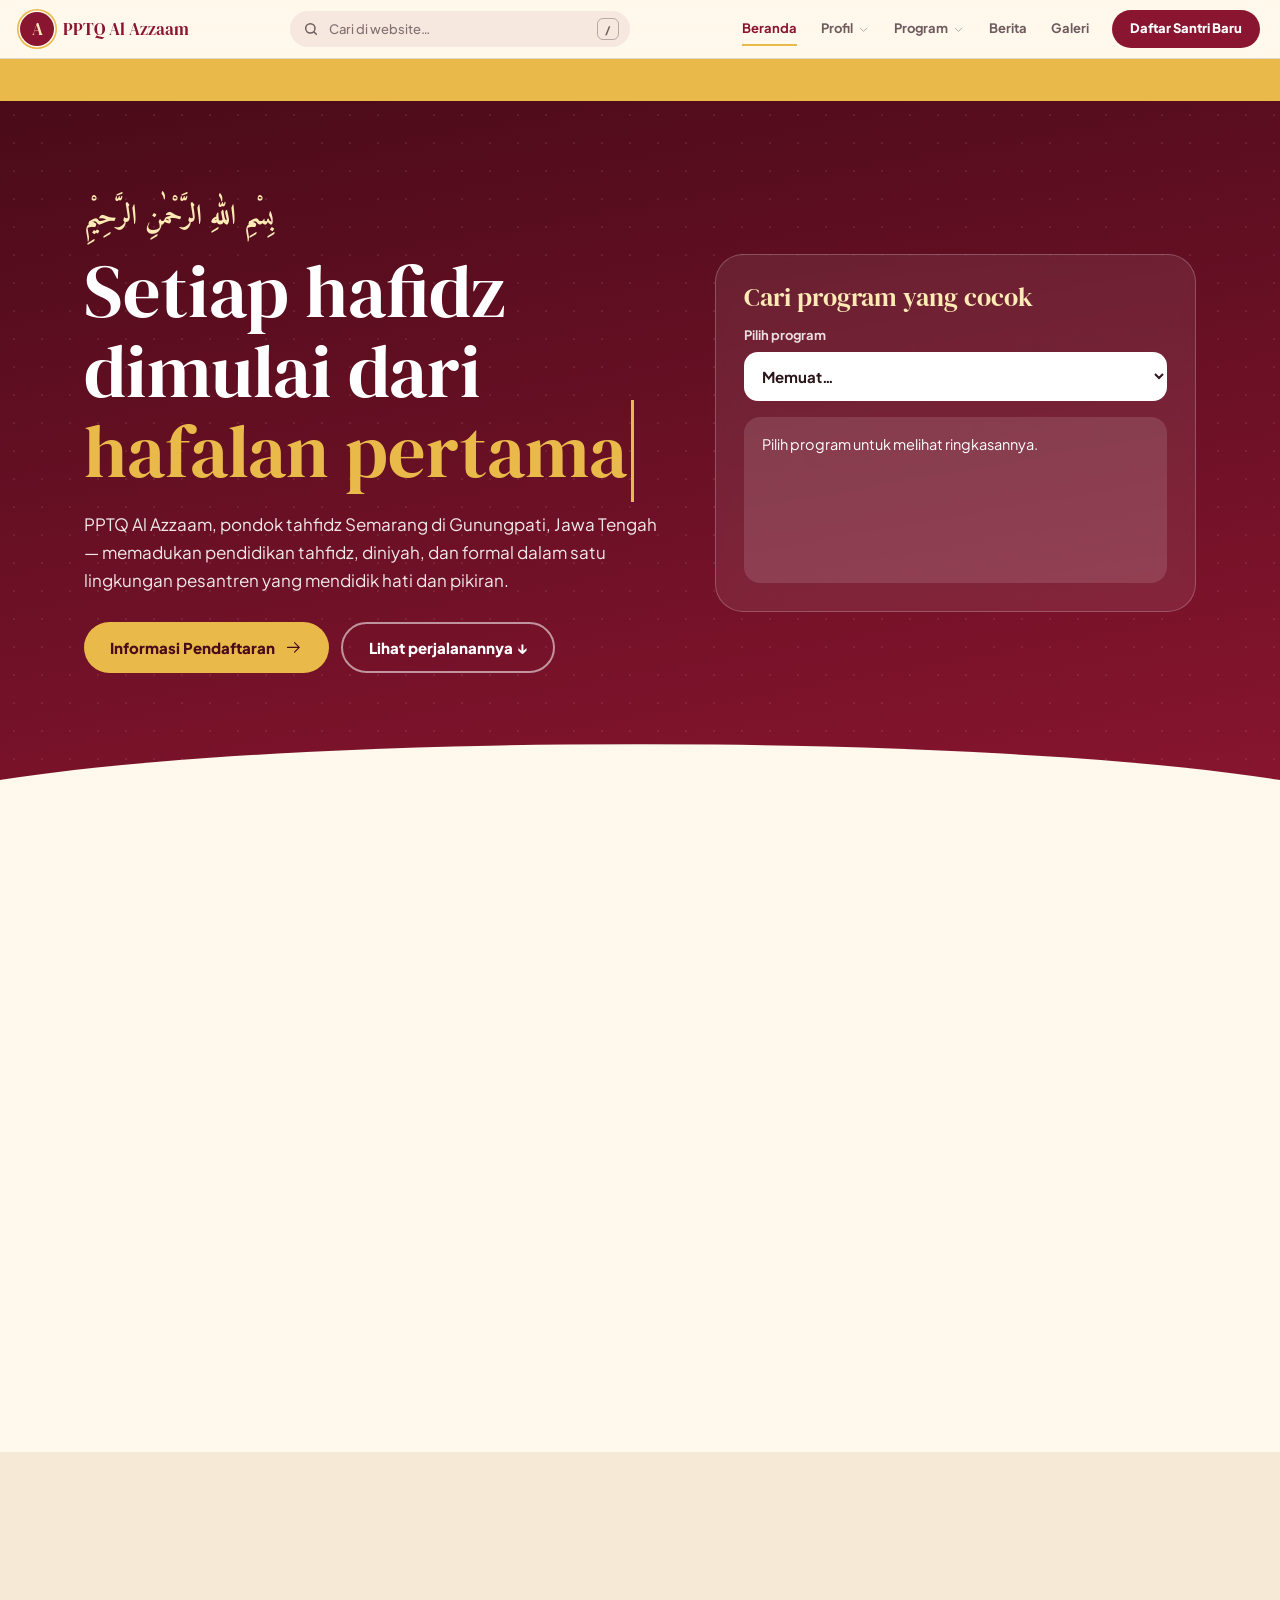
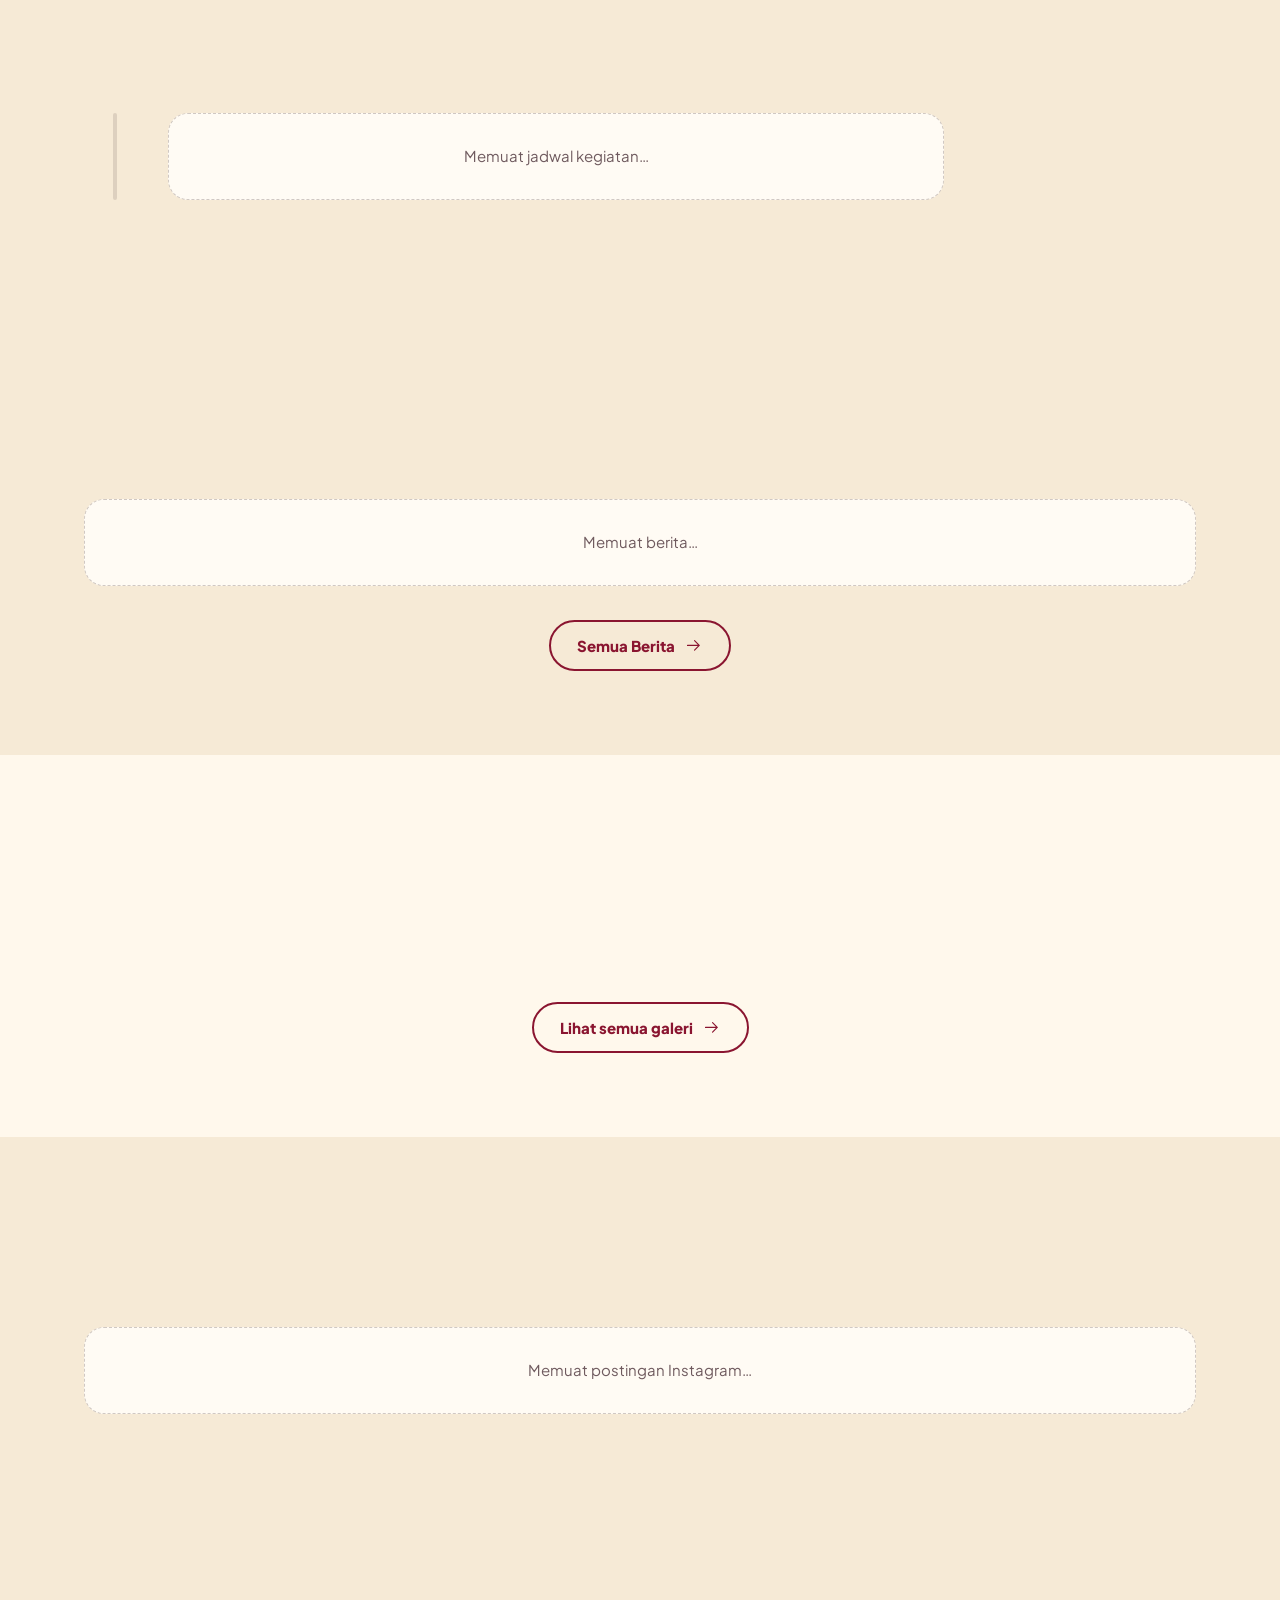
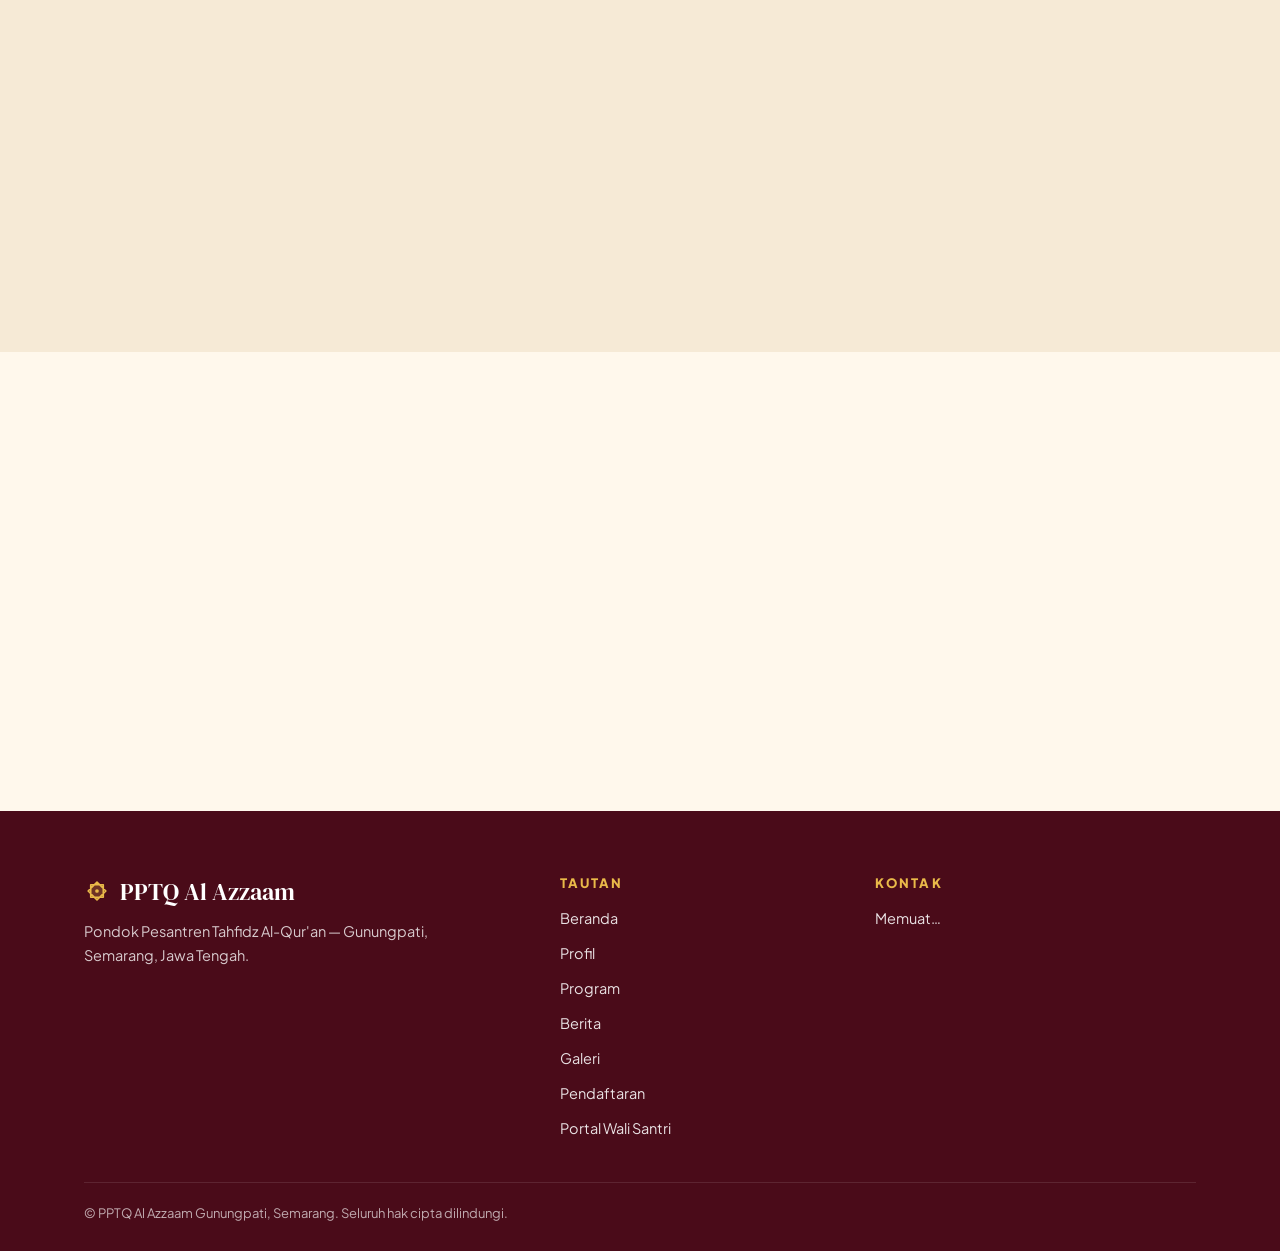
==== commit bb5ad515: "Update index.html" ====
--- a/index.html
+++ b/index.html
@@ -42,7 +42,7 @@
 <link rel="preconnect" href="https://fonts.googleapis.com">
 <link href="https://fonts.googleapis.com/css2?family=DM+Serif+Display&family=Fraunces:opsz,wght@9..144,700;9..144,800&family=Plus+Jakarta+Sans:wght@400;500;600;700;800&family=Amiri:wght@700&display=swap" rel="stylesheet">
 <script src="https://cdn.jsdelivr.net/npm/@supabase/supabase-js@2/dist/umd/supabase.js"></script>
-<link rel="stylesheet" href="shared.css?v=11">
+<link rel="stylesheet" href="shared.css?v=14">
 <style>
 
 :root{--hf:'DM Serif Display',Georgia,serif;}
@@ -223,6 +223,51 @@
 .tst-nav .c button:first-child .i{transform:rotate(180deg)}
 
 
+/* Layanan informasi mini (di bawah Misi) */
+.lay-mini{background:color-mix(in srgb,var(--p) 6%,#fff);border-radius:20px;padding:14px 14px 10px;border:1px dashed color-mix(in srgb,var(--a) 80%,transparent);}
+.lay-mini .lm-t{font-size:11px;font-weight:800;letter-spacing:.14em;text-transform:uppercase;color:var(--p);margin:2px 6px 8px;}
+.lay-mini a{display:flex;align-items:center;gap:11px;padding:8px 8px;border-radius:12px;transition:.25s;}
+.lay-mini a:hover{background:#fff;transform:translateX(4px);box-shadow:0 10px 20px -16px var(--p);}
+.lay-mini .ic{width:32px;height:32px;border-radius:10px;background:var(--p);color:var(--on);display:grid;place-items:center;flex:none;}
+.lay-mini .ic .i{width:16px;height:16px;}
+.lay-mini .lmx{flex:1;min-width:0;line-height:1.25;}.lay-mini b{display:block;font-size:13.5px;color:var(--pd);}.lay-mini small{display:block;font-size:12px;color:var(--mu);white-space:nowrap;overflow:hidden;text-overflow:ellipsis;}
+.lay-mini .ar{width:15px;height:15px;color:var(--p);flex:none;}
+/* Postingan terbaru (geser otomatis) */
+.pt{margin-top:30px;}
+.pt-h{display:flex;justify-content:space-between;align-items:center;margin-bottom:12px;}
+.pt-h h4{margin:0;font:400 21px var(--hf);color:var(--pd);}
+.pt-h a{font-size:13px;font-weight:800;color:var(--p);display:inline-flex;gap:5px;align-items:center;}.pt-h a .i{width:14px;height:14px}
+.pt-c{position:relative;border-radius:24px;overflow:hidden;aspect-ratio:16/11;background:var(--pd);box-shadow:0 26px 44px -30px var(--p);}
+.pt-s{position:absolute;inset:0;opacity:0;transition:opacity .8s;display:block;pointer-events:none;color:#fff;}
+.pt-s.on{opacity:1;pointer-events:auto;}
+.pt-s .im{position:absolute;inset:0;background:linear-gradient(135deg,var(--p),var(--pd));}
+.pt-s .im img{width:100%;height:100%;object-fit:cover;display:block;transition:transform 6s;}
+.pt-s.on .im img{transform:scale(1.06);}
+.pt-s .sh{position:absolute;inset:0;background:linear-gradient(0deg,rgba(30,4,12,.92) 0,rgba(30,4,12,.4) 48%,transparent 78%);}
+.pt-s .ptx{position:absolute;left:0;right:0;bottom:0;padding:20px 24px 50px;}
+.pt-s .cat{display:inline-block;background:var(--al);color:var(--pd);font-size:11px;font-weight:800;letter-spacing:.08em;text-transform:uppercase;padding:4px 11px;border-radius:99px;}
+.pt-s h5{font:400 clamp(20px,2.1vw,26px)/1.2 var(--hf);margin:9px 0 5px;color:#fff;display:-webkit-box;-webkit-line-clamp:2;-webkit-box-orient:vertical;overflow:hidden;}
+.pt-s .dt{font-size:12.5px;color:rgba(255,255,255,.82);}
+.pt-d{position:absolute;left:24px;bottom:18px;display:flex;gap:8px;z-index:3;}
+.pt-d button{width:10px;height:10px;border-radius:99px;border:0;background:rgba(255,255,255,.45);padding:0;cursor:pointer;transition:.3s;}.pt-d button.on{width:30px;background:var(--a);}
+.pt-a{position:absolute;right:16px;bottom:10px;display:flex;gap:8px;z-index:3;}
+.pt-a button{width:36px;height:36px;border-radius:50%;border:1.5px solid var(--a);background:rgba(20,3,8,.5);color:var(--a);cursor:pointer;font-size:18px;line-height:1;padding:0 0 2px;}
+.pt-a button:hover{background:var(--a);color:var(--pd);}
+
+.ek-g{display:grid;grid-template-columns:repeat(4,minmax(0,1fr));gap:34px 20px;margin-top:34px;}
+.ek{text-align:center;display:block;}
+.ek .ek-i{width:132px;height:132px;border-radius:50%;margin:0 auto 12px;border:4px solid var(--bg);box-shadow:0 0 0 2px var(--a),0 18px 30px -18px var(--p);overflow:hidden;background:linear-gradient(135deg,var(--p),var(--pd));display:grid;place-items:center;color:var(--on);font:400 44px var(--hf);transition:transform .3s;}
+.ek:hover .ek-i{transform:translateY(-6px) scale(1.04);}
+.ek-i img{width:100%;height:100%;object-fit:cover;display:block;}
+.ek b{display:block;font:400 19px var(--hf);color:var(--pd);}
+.ek small{display:block;color:var(--mu);font-size:13px;line-height:1.45;margin-top:2px;}
+@media(max-width:760px){
+.ek-g{display:flex;gap:18px;overflow-x:auto;scroll-snap-type:x mandatory;scroll-padding:0 24px;margin:30px -24px 0;padding:6px 24px 14px;scrollbar-width:none;-webkit-overflow-scrolling:touch;}
+.ek-g::-webkit-scrollbar{display:none;}
+.ek{flex:0 0 120px;scroll-snap-align:start;}
+.ek .ek-i{width:104px;height:104px;}
+.ek small{font-size:12px;}}
+
 </style>
 </head>
 <body>
@@ -243,7 +288,7 @@
     <a href="index.html" class="nav-brand"><span class="ring">A</span> PPTQ Al Azzaam</a>
     <div class="nav-search" id="navSearch" role="search">
       <svg class="si" viewBox="0 0 24 24" fill="none" stroke="currentColor" stroke-width="2.2" stroke-linecap="round" aria-hidden="true"><circle cx="11" cy="11" r="7"/><path d="M20 20l-3.5-3.5"/></svg>
-      <input type="search" id="navQ" placeholder="Cari berita, program, galeri…" autocomplete="off" aria-label="Cari di website">
+      <input type="search" id="navQ" placeholder="Cari di website…" autocomplete="off" aria-label="Cari di website">
       <div class="sres" id="navRes" hidden></div>
     </div>
     <div class="nav-links" id="navLinks">
@@ -307,38 +352,30 @@
         <h2 class="sec-t">Tentang Pondok</h2>
         <p id="tentangText" data-dyn>Memuat…</p>
         <a href="profil.html" class="btn mg">Selengkapnya <svg class="i"><use href="#i-arrow"/></svg></a>
+        <div class="pt" id="ptBox" hidden>
+          <div class="pt-h"><h4>Postingan Terbaru</h4><a href="berita.html">Semua berita <svg class="i"><use href="#i-arrow"/></svg></a></div>
+          <div class="pt-c" id="ptCar" data-dyn><div class="pt-d" id="ptDots"></div><div class="pt-a"><button type="button" id="ptP" aria-label="Sebelumnya">‹</button><button type="button" id="ptN" aria-label="Berikutnya">›</button></div></div>
+        </div>
       </div>
       <div class="vm-panel">
         <div class="vm-box rv"><h3><svg class="i"><use href="#i-target"/></svg> Visi</h3><ol id="accVisi" data-dyn></ol></div>
         <div class="vm-box rv"><h3><svg class="i"><use href="#i-compass"/></svg> Misi</h3><ol id="accMisi" data-dyn></ol></div>
+        <div class="lay-mini rv">
+          <div class="lm-t">Layanan informasi</div>
+          <a href="ppdb.html"><span class="ic"><svg class="i"><use href="#i-cap"/></svg></span><span class="lmx"><b>Calon Santri &amp; Wali</b><small>Syarat, jadwal &amp; biaya PPDB</small></span><svg class="i ar"><use href="#i-arrow"/></svg></a>
+          <a href="https://tahfidzalazzaam.com"><span class="ic"><svg class="i"><use href="#i-quran"/></svg></span><span class="lmx"><b>Wali Santri</b><small>Pantau hafalan lewat Portal Al-Hafizh</small></span><svg class="i ar"><use href="#i-arrow"/></svg></a>
+          <a href="#kontak"><span class="ic"><svg class="i"><use href="#i-donate"/></svg></span><span class="lmx"><b>Umum &amp; Donatur</b><small>Kenali lembaga &amp; salurkan infaq</small></span><svg class="i ar"><use href="#i-arrow"/></svg></a>
+        </div>
       </div>
     </div>
   </section>
 
-  <section class="band lay-s" id="layanan">
-    <div class="wrap">
-      <div class="eb rv">Layanan informasi</div>
-      <h2 class="lay-t rv">Untuk Siapa Anda Berkunjung?</h2>
-      <div class="layanan">
-        <a class="lay-card rv" href="ppdb.html">
-          <span class="ic"><svg class="i"><use href="#i-cap"/></svg></span>
-          <h3>Calon Santri &amp; Wali</h3>
-          <p>Cari tahu syarat, jadwal, dan biaya pendaftaran santri baru tahun ini.</p>
-          <span class="go">Lihat informasi PPDB <svg class="i"><use href="#i-arrow"/></svg></span>
-        </a>
-        <a class="lay-card rv" href="https://tahfidzalazzaam.com">
-          <span class="ic"><svg class="i"><use href="#i-quran"/></svg></span>
-          <h3>Wali Santri</h3>
-          <p>Pantau perkembangan hafalan dan kehadiran putra-putri Anda lewat Portal Al-Hafizh.</p>
-          <span class="go">Masuk portal <svg class="i"><use href="#i-arrow"/></svg></span>
-        </a>
-        <a class="lay-card rv" href="#kontak">
-          <span class="ic"><svg class="i"><use href="#i-donate"/></svg></span>
-          <h3>Umum &amp; Donatur</h3>
-          <p>Kenali profil lembaga dan salurkan infaq untuk mendukung pendidikan santri.</p>
-          <span class="go">Lihat kontak kami <svg class="i"><use href="#i-arrow"/></svg></span>
-        </a>
-      </div>
+  <section class="band" id="ekskul" hidden>
+    <div class="wrap">
+      <div class="eb rv" style="display:flex;justify-content:center">Ekstrakurikuler</div>
+      <h2 class="sec-t rv" style="text-align:center">Mengasah Bakat di Luar Kelas</h2>
+      <p class="sub rv" style="text-align:center;margin-left:auto;margin-right:auto">Selain menghafal Al-Qur'an, santri mengembangkan minat dan keterampilan lewat beragam kegiatan.</p>
+      <div class="ek-g" id="ekG" data-dyn></div>
     </div>
   </section>
 
@@ -453,7 +490,7 @@
     <img id="flyerImage" src="" alt="Info" onclick="clickFlyer()">
   </div>
 </div>
-<script src="shared.js?v=10"></script>
+<script src="shared.js?v=13"></script>
 <script src="layout.js?v=3"></script>
 <script>
 
@@ -606,6 +643,25 @@
   G.querySelectorAll('.rv').forEach(e=>e.classList.add('on'));
 }
 
+
+let ptT, ptK = 0;
+async function loadPostingan(){
+  const box = document.getElementById('ptBox'); if(!box) return;
+  const {data} = await sb.from('berita').select('judul,slug,kategori,foto_url,tanggal_publish').eq('status','published').order('tanggal_publish',{ascending:false}).limit(3);
+  if(!data || !data.length) return;
+  const car = document.getElementById('ptCar'), ctl = [...car.children];
+  car.innerHTML = data.map((b,i)=>`<a class="pt-s ${i?'':'on'}" href="berita.html?slug=${encodeURIComponent(b.slug)}"><div class="im">${b.foto_url?`<img src="${esc(b.foto_url)}" alt="" loading="${i?'lazy':'eager'}">`:''}</div><div class="sh"></div><div class="ptx">${b.kategori?`<span class="cat">${esc(b.kategori)}</span>`:''}<h5>${esc(b.judul)}</h5><span class="dt">${fmtTanggal(b.tanggal_publish)}</span></div></a>`).join('');
+  ctl.forEach(c=>car.appendChild(c));
+  const sl = [...car.querySelectorAll('.pt-s')], D = document.getElementById('ptDots'), many = sl.length > 1;
+  D.innerHTML = many ? sl.map(()=>'<button type="button"></button>').join('') : '';
+  car.querySelector('.pt-a').style.display = many ? '' : 'none';
+  const go = n=>{ ptK = (n + sl.length) % sl.length; sl.forEach((x,i)=>x.classList.toggle('on', i===ptK)); [...D.children].forEach((x,i)=>x.classList.toggle('on', i===ptK)); };
+  [...D.children].forEach((b,i)=>b.onclick = ()=>{ go(i); auto(); });
+  document.getElementById('ptP').onclick = ()=>{ go(ptK-1); auto(); }; document.getElementById('ptN').onclick = ()=>{ go(ptK+1); auto(); };
+  const auto = ()=>{ clearInterval(ptT); if(many) ptT = setInterval(()=>go(ptK+1), 4500); };
+  car.addEventListener('mouseenter', ()=>clearInterval(ptT)); car.addEventListener('mouseleave', auto);
+  go(0); auto(); box.hidden = false;
+}
 async function loadTestimoni(){
   const sec = document.getElementById('testimoni'); if(!sec) return;
   let rev = [], sum = null, peta = '';
@@ -682,7 +738,17 @@
   });
 })();
 loadTestimoni();
-loadPengaturan(); loadProgram(); loadKegiatan(); loadPpdbLine(); loadGaleriMini(); loadBerita(); loadInstagramEmbeds('igGridHome', 6);
+loadPostingan();
+async function loadEkskul(){
+  const box=document.getElementById('ekskul'), g=document.getElementById('ekG'); if(!box||!g) return;
+  try{
+    const {data,error}=await sb.from('ekstrakurikuler').select('*').eq('status','published').order('urutan');
+    if(error||!data||!data.length) return;
+    g.innerHTML=data.map(e=>`<div class="ek"><div class="ek-i">${e.foto_url?`<img src="${esc(e.foto_url)}" alt="${esc(e.nama)}" loading="lazy">`:esc((e.nama||'?').trim().charAt(0).toUpperCase())}</div><b>${esc(e.nama)}</b>${e.deskripsi?`<small>${esc(e.deskripsi)}</small>`:''}</div>`).join('');
+    box.hidden=false;
+  }catch(_){}
+}
+loadPengaturan(); loadProgram(); loadEkskul(); loadKegiatan(); loadPpdbLine(); loadGaleriMini(); loadBerita(); loadInstagramEmbeds('igGridHome', 6);
 
 </script>
 </body>
--- a/shared.css
+++ b/shared.css
@@ -211,3 +211,43 @@
 .sres h6,body.dark .sres h6{color:#8a1530;}
 .sres a:hover,.sres a.f,body.dark .sres a:hover,body.dark .sres a.f{background:#fbe9bd;color:#4a0b19;}
 .sres .none,body.dark .sres .none{color:#6f5a5e}
+
+/* ---------- Navbar versi ramping (logo, tulisan, pencarian lebih kecil) ---------- */
+.navbar-inner{min-height:58px;gap:12px;}
+.nav-brand{font-size:17px;gap:9px;}
+.nav-brand .ring{width:34px;height:34px;font-size:17px;box-shadow:0 0 0 1.5px var(--bg),0 0 0 3px var(--a);}
+.nav-brand .nav-logo{height:34px;max-width:170px;}
+.nav-links{height:58px;font-size:13px;}
+.nav-links>a,.nav-top-link{padding:0 11px;}
+.nav-links>a::after,.nav-top-link::after{left:11px;right:11px;bottom:12px;}
+.nav-cta{font-size:13px;padding:8px 18px;}
+.nav-search{flex:1 1 200px;max-width:340px;min-width:140px;}
+.nav-search input{height:36px;font:500 13px var(--bf,inherit);padding:0 38px 0 38px;border:1px solid transparent;background:color-mix(in srgb,var(--p) 7%,var(--bg));}
+.nav-search input::placeholder{color:var(--mu);opacity:.85}
+.nav-search input:hover{background:color-mix(in srgb,var(--p) 11%,var(--bg));}
+.nav-search input:focus{background:#fff;border-color:color-mix(in srgb,var(--a) 80%,transparent);box-shadow:0 0 0 3px color-mix(in srgb,var(--a) 30%,transparent);}
+.nav-search .si{left:13px;width:16px;height:16px;}
+.nav-search::after{content:"/";position:absolute;right:11px;top:50%;transform:translateY(-50%);font:700 11px var(--bf,inherit);color:var(--mu);border:1px solid color-mix(in srgb,var(--mu) 45%,transparent);border-radius:6px;width:20px;height:20px;display:grid;place-items:center;pointer-events:none;transition:opacity .2s;}
+.nav-search:focus-within::after{opacity:0}
+.sres{top:calc(100% + 8px);border-radius:16px;}
+.sres a{padding:8px 12px;font-size:13.5px;}
+@media(max-width:1020px){
+  .navbar-inner{min-height:54px;}
+  .nav-brand .nav-logo{height:30px;max-width:160px;}
+  .nav-brand .ring{width:30px;height:30px;font-size:15px;}
+  .nav-brand{font-size:16px}
+  .nav-search{max-width:none;padding:8px 14px;min-width:0}
+  .nav-search::after{display:none}
+  .nav-search .si{left:28px}
+  .nav-sbtn{padding:7px}.nav-sbtn svg{width:19px!important;height:19px!important}
+  .nav-links{font-size:15px;height:auto}
+}
+@media(max-width:600px){
+  .navbar-inner{min-height:50px;}
+  .nav-brand .nav-logo{height:26px;max-width:min(52vw,140px);}
+  .nav-brand .ring{width:28px;height:28px;font-size:14px;}
+  .nav-brand{font-size:14.5px;gap:7px}
+  .nav-toggle .i{width:20px;height:20px}
+}
+@media(max-width:360px){.nav-brand{font-size:13.5px}.nav-brand .nav-logo{height:24px}}
+body.dark .nav-search input{border:1px solid var(--a);}
